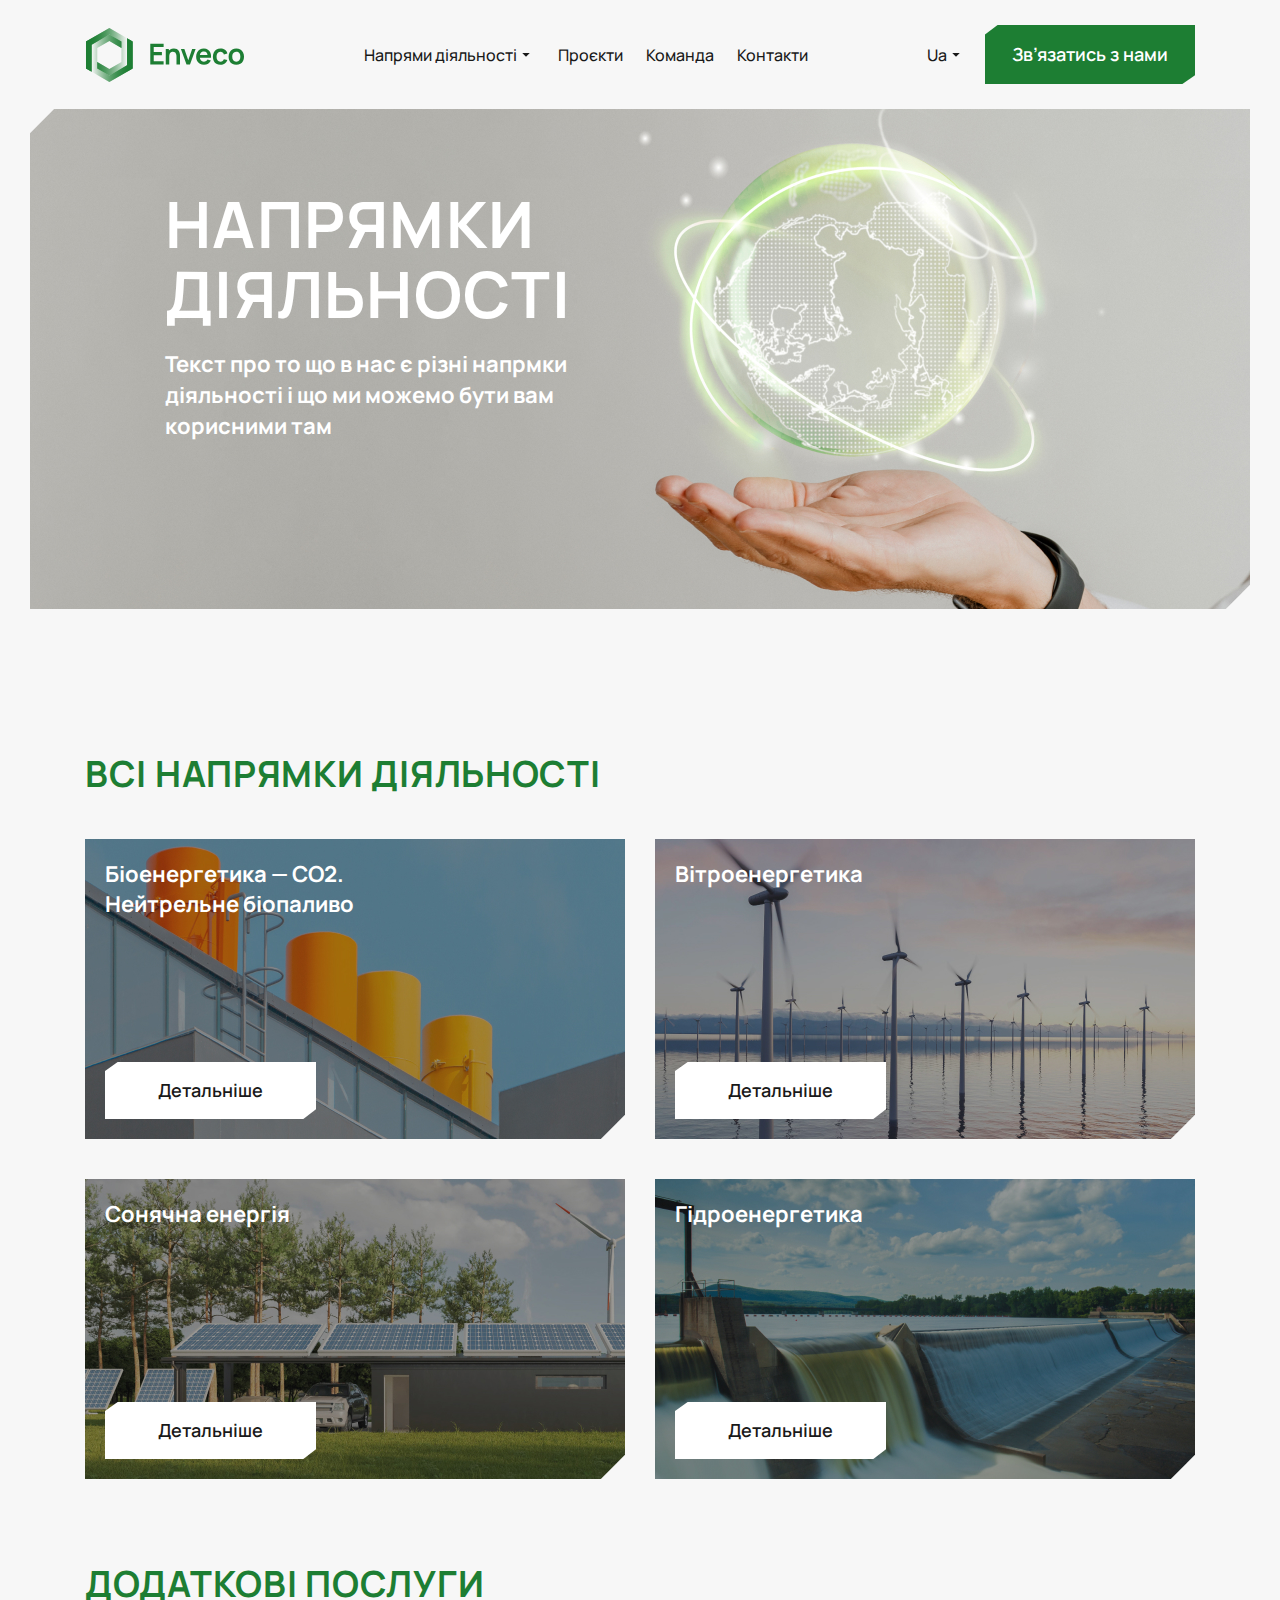
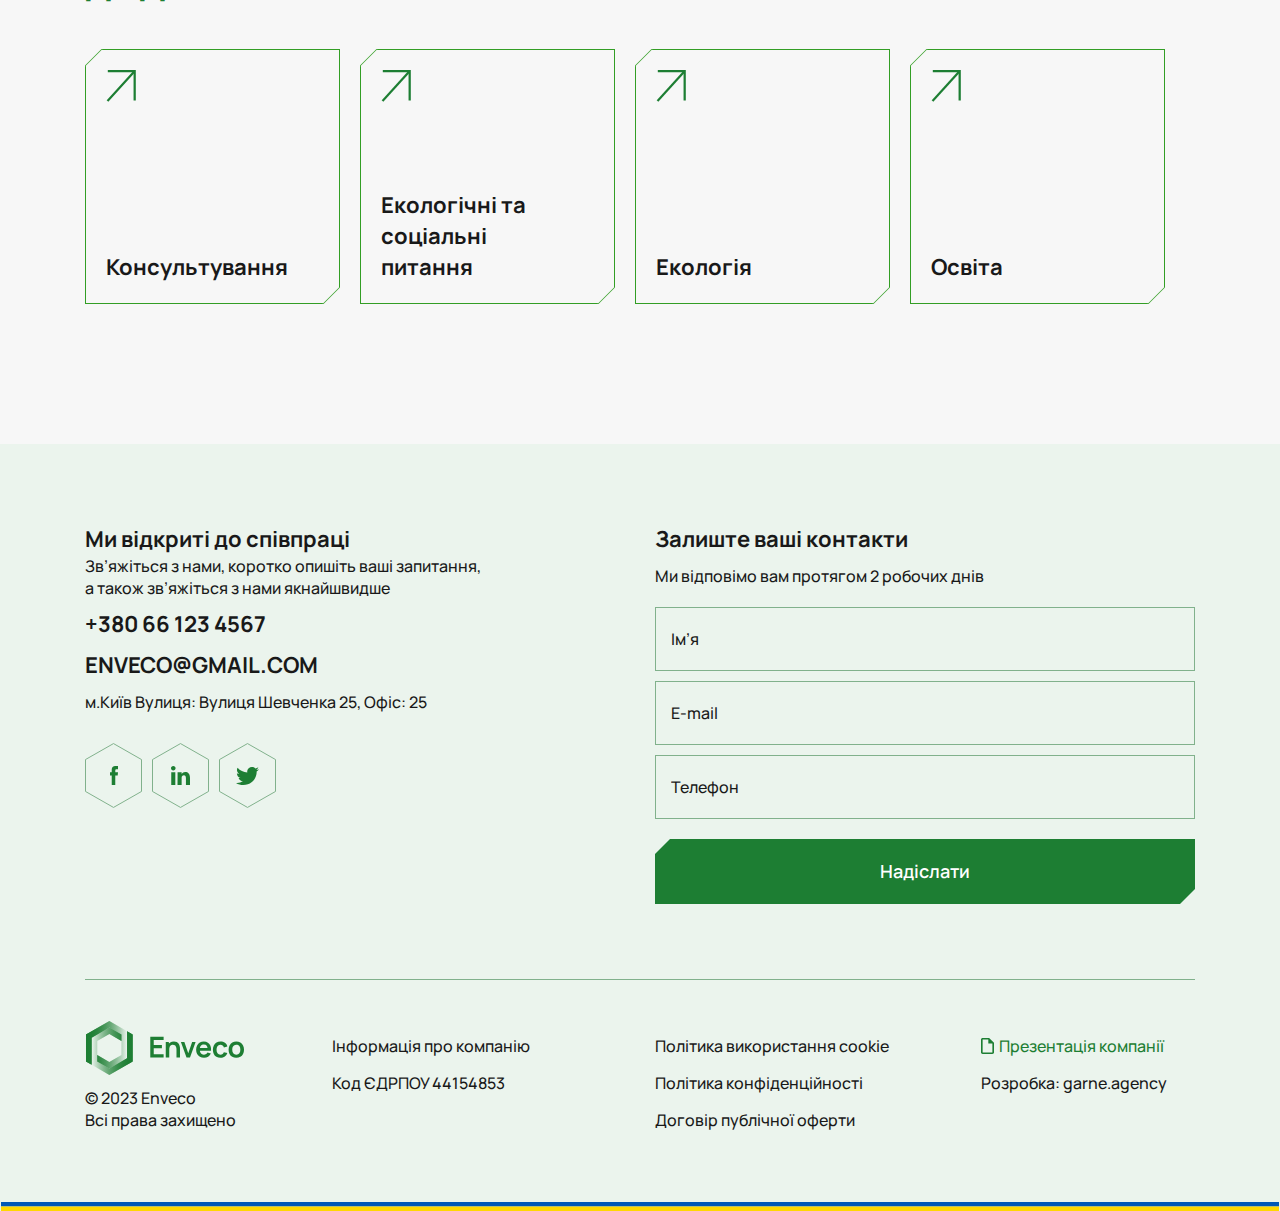
==== app/pageActivity.html @ 88c65676 "final commit" ====
<!DOCTYPE html>
<html lang="ua" class="page">

<head>
  <meta charset="UTF-8">
  <meta name="viewport" content="width=device-width, initial-scale=1.0">
  <link rel="shortcut icon" href="favicon.ico" type="image/x-icon">
  <meta http-equiv="X-UA-Compatible" content="ie=edge">
  <meta name="theme-color" content="#111111">
  <title>Enveco New Site</title>
  <link rel="preload" href="fonts/ManropeRegular.woff2" as="font" type="font/woff2" crossorigin>

  <link rel="stylesheet" href="https://cdn.jsdelivr.net/npm/swiper@10/swiper-bundle.min.css" />

  <link rel="stylesheet" href="css/vendor.css">
  <link rel="stylesheet" href="css/main.css">

  <script src="https://code.jquery.com/jquery-3.6.0.min.js"></script>

  <script defer src="https://cdn.jsdelivr.net/npm/swiper@10/swiper-bundle.min.js"></script>
  <script defer src="js/main.js"></script>

</head>

<body>
    <!-- header -->
    <header class="header">
  <div class="container header-wrap">
    <a href="/">
      <img src="./img/footer-logo.svg" alt="Enveco" />
    </a>

    <nav class="header__nav-main">
      <ul>
        <div class="menu-wrap-activity">
          <ul class="menu-activity">
            <li class="menu-item-activity">
              <a href="pageActivity.html"
                >Напрями діяльності
                <span>
                  <img src="./img/mobile-drop.svg" alt="" />
                </span>
              </a>
              <ul class="drop-menu-activity">
                <li class="drop-menu-item-activity">
                  <a href="#">Біоенергетика</a>
                </li>
                <li class="drop-menu-item-activity">
                  <a href="#">Вітроенергетика</a>
                </li>
                <li class="drop-menu-item-activity">
                  <a href="#">Сонячна енергія</a>
                </li>
                <li class="drop-menu-item-activity">
                  <a href="#">Гідроенергетика</a>
                </li>
                <li class="drop-menu-item-activity">
                  <a href="#">Консультування</a>
                </li>
                <li class="drop-menu-item-activity">
                  <a href="#">Біоенергетика</a>
                </li>
                <li class="drop-menu-item-activity">
                  <a href="#">Вітроенергетика</a>
                </li>
                <li class="drop-menu-item-activity">
                  <a href="#">Сонячна енергія</a>
                </li>
                <li class="drop-menu-item-activity">
                  <a href="#">Гідроенергетика</a>
                </li>
                <li class="drop-menu-item-activity">
                  <a href="#">Консультування</a>
                </li>
              </ul>
            </li>
          </ul>
        </div>

        <li>
          <a title="Проєкти" href="./pageProjects.html"> Проєкти </a>
        </li>

        <li>
          <a title="Команда" href="pageTeam.html"> Команда </a>
        </li>

        <li>
          <a title="Контакти" href="#!"> Контакти </a>
        </li>
      </ul>
    </nav>

    <div class="header__btn">
      <div class="header__btn-lang">
        <div class="menu-wrap__main">
          <ul class="menu">
            <li class="menu-item">
              <a href="#"
                >Ua
                <span>
                  <img src="./img/mobile-drop.svg" alt="" />
                </span>
              </a>
              <ul class="drop-menu">
                <li class="drop-menu-item">
                  <a href="#">Ua</a>
                </li>
                <li class="drop-menu-item">
                  <a href="#">En</a>
                </li>
              </ul>
            </li>
          </ul>
        </div>
      </div>

      <div class="header__btn-link__main">
        <a title="Зв'язатись з нами" target="_blank" href="#!">
          <span>Зв’язатись з нами</span>
        </a>
      </div>
    </div>

    <div class="header__burger-main">
      <span class="burger-text__main"> Меню </span>

      <span class="burger-img__main">
        <img src="./img/white-burger.svg" alt="Burger" />
      </span>
    </div>
  </div>

  <!-- MOBILE MENU -->
  <div class="mobile-menu">
    <div class="mobile-menu__content">
      <div class="mobile-menu__content-header">
        <a href="/">
          <img src="./img/footer-logo.svg" alt="Logo" />
        </a>

        <div class="mobile-menu__content-header__close">
          <img src="./img/close-icon.svg" alt="Close" />
        </div>
      </div>

      <div class="mobile-menu__content-items">
        <div class="mobile-menu__content-list">
          <a href="#!" class="accordion">
            Напрями діяльності

            <span>
              <img src="./img/mobile-drop.svg" alt="Drop" />
            </span>
          </a>
          <div class="accordionDrop">
            <ul>
              <li>
                <a href="#!">Біоенергетика</a>
              </li>
              <li>
                <a href="#!">Вітроенергетика</a>
              </li>
              <li>
                <a href="#!">Сонячна енергія</a>
              </li>
              <li>
                <a href="#!">Гідроенергетика</a>
              </li>
              <li>
                <a href="#!">Консультування</a>
              </li>
              <li>
                <a href="#!">Екологія</a>
              </li>
              <li>
                <a href="#!">Освіта</a>
              </li>
              <li>
                <a href="#!">Соціальні питання</a>
              </li>

              <li>
                <a href="pageActivity.html"> Всі напрями </a>
              </li>
            </ul>
          </div>
        </div>

        <ul>
          <li>
            <a href="./pageProjects.html">Проєкти</a>
          </li>
          <li>
            <a href="pageTeam.html">Команда</a>
          </li>
          <li>
            <a href="#!">Контакти</a>
          </li>
        </ul>
      </div>

      <div class="custom-select">
        <a href="#!" class="select-header">
          <div class="select-text">En</div>

          <span>
            <img src="./img/mobile-drop.svg" alt="Drop" />
          </span>
        </a>
        <ul class="select-options">
          <li class="selected">En</li>
          <li>Ua</li>
        </ul>
      </div>

      <div class="mobile-menu__content-btn">
        <a href="#!">
          <span> Зв’язатись з нами </span>
        </a>
      </div>
    </div>
  </div>
  <!-- MOBILE MENU -->
</header>

    <main id="page2Identifier">
        <section class="activity__intro">
  <div class="activity__intro-wrapper">
    <div class="activity__intro-wrapper__img">
      <img src="./img/activityIntro.jpg" alt="Напрямки Діяльності" />
    </div>

    <div class="activity__intro-wrapper__content">
      <h1>напрямки діяльності</h1>
      <p>
        Текст про то що в нас є різні напрмки діяльності і що ми можемо бути вам
        корисними там
      </p>
    </div>
  </div>
</section>

<section class="activity__all">
  <div class="container">
    <div class="activity__all-title">
      <h2>Всі напрямки діяльності</h2>
    </div>

    <div class="activity__all-cards">
      <div class="activity__all-cards__item">
        <a href="./pageActivityArticle.html" class="activity-card">
          <div class="activity__all-cards__item-img">
            <img src="./img/pageActivityCard-1.jpg" alt="Детальніше" />
          </div>

          <div class="activity__all-cards__item-title">
            <h4>Біоенергетика — CO2. Нейтрельне біопаливо</h4>
          </div>

          <div class="activity__all-cards__item-btn">
            <span class="btnText"> Детальніше </span>
          </div>
        </a>
      </div>

      <div class="activity__all-cards__item">
        <a href="#!" class="activity-card">
          <div class="activity__all-cards__item-img">
            <img src="./img/pageActivityCard-2.jpg" alt="Детальніше" />
          </div>

          <div class="activity__all-cards__item-title">
            <h4>Вітроенергетика</h4>
          </div>

          <div class="activity__all-cards__item-btn">
            <span class="btnText"> Детальніше </span>
          </div>
        </a>
      </div>

      <div class="activity__all-cards__item">
        <a href="#!" class="activity-card">
          <div class="activity__all-cards__item-img">
            <img src="./img/pageActivityCard-3.jpg" alt="Детальніше" />
          </div>

          <div class="activity__all-cards__item-title">
            <h4>Сонячна енергія</h4>
          </div>

          <div class="activity__all-cards__item-btn">
            <span class="btnText"> Детальніше </span>
          </div>
        </a>
      </div>

      <div class="activity__all-cards__item">
        <a href="#!" class="activity-card">
          <div class="activity__all-cards__item-img">
            <img src="./img/pageActivityCard-4.jpg" alt="Детальніше" />
          </div>

          <div class="activity__all-cards__item-title">
            <h4>Гідроенергетика</h4>
          </div>

          <div class="activity__all-cards__item-btn">
            <span class="btnText"> Детальніше </span>
          </div>
        </a>
      </div>
    </div>
  </div>
</section>

<section class="activity__plus">
  <div class="container">
    <div class="activity__plus-title">
      <h2>Додаткові послуги</h2>
    </div>

    <div class="activity__plus-cards">
      <div class="activity__plus-cards__item">
        <a href="./pageService.html">
          <div class="activity__plus-cards__item-content">
            <div class="item-content__img">
              <img src="./img/activityCardArrow.svg" alt="Детальніше" />
            </div>

            <div class="item-content__subtitle">
              <h4>Консультування</h4>
            </div>
          </div>
        </a>
      </div>

      <div class="activity__plus-cards__item">
        <a href="#!">
          <div class="activity__plus-cards__item-content">
            <div class="item-content__img">
              <img src="./img/activityCardArrow.svg" alt="Детальніше" />
            </div>

            <div class="item-content__subtitle">
              <h4>
                Екологічні та <br />
                соціальні питання
              </h4>
            </div>
          </div>
        </a>
      </div>

      <div class="activity__plus-cards__item">
        <a href="#!">
          <div class="activity__plus-cards__item-content">
            <div class="item-content__img">
              <img src="./img/activityCardArrow.svg" alt="Детальніше" />
            </div>

            <div class="item-content__subtitle">
              <h4>Екологія</h4>
            </div>
          </div>
        </a>
      </div>

      <div class="activity__plus-cards__item">
        <a href="#!">
          <div class="activity__plus-cards__item-content">
            <div class="item-content__img">
              <img src="./img/activityCardArrow.svg" alt="Детальніше" />
            </div>

            <div class="item-content__subtitle">
              <h4>Освіта</h4>
            </div>
          </div>
        </a>
      </div>
    </div>
  </div>
</section>

    </main>

    <!-- footer -->
    <footer class="footer">
  <div class="footer-ua">
    <img src="./img/ua.svg" alt="UA">
  </div>

  <div class="container">
    <div class="footer__head">
      <div class="footer__head-contact">

        <div class="footer__head-contact__title">
          <h4>Ми відкриті до співпраці</h4>
          <p>
            Зв’яжіться з нами, коротко опишіть ваші запитання, <br>
            а також зв’яжіться з нами якнайшвидше
          </p>
        </div>

        <div class="footer__head-contact__link">
          <a title="Зателефонувати" target="_blank" class="link-tel" href="tel:+380661234567">
            +380 66 123 4567
          </a>

          <a class="main-link" title="Надіслати листа" target="_blank" class="link-mail" href="mailto:enveсo@gmail.com">
            envесo@gmail.com
          </a>

          <a class="location-link" title="Адреса" target="_blank" href="#!">
            м.Київ Вулиця: Вулиця Шевченка 25, Офіс: 25
          </a>

        </div>

        <div class="footer__head-contact__soc">
          <div class="footer__head-contact__soc-item">

            <a title="Facebook" target="_blank" href="#!">
              <svg width="57" height="65" viewBox="0 0 57 65" fill="none" xmlns="http://www.w3.org/2000/svg">
                <g clip-path="url(#clip0_654_4902)">
                  <path class="border-svg"
                    d="M56.5 48.4595L28.5 64.4244L0.499998 48.4595L0.5 16.5405L28.5 0.575574L56.5 16.5405L56.5 48.4595Z"
                    stroke="#81B18C" />
                  <path class="fill-svg"
                    d="M27.6367 23.9786C28.3063 23.2733 29.2542 23.0335 30.1526 23.0058C31.1008 22.9965 32.0489 23.0012 32.9969 23.0012C33.001 24.1122 33.001 25.2186 32.9969 26.3297C32.3857 26.3297 31.7701 26.3297 31.1589 26.3297C30.7721 26.3019 30.373 26.6293 30.3023 27.0581C30.2939 27.8005 30.2981 28.5425 30.2981 29.2848C31.1962 29.2895 32.0946 29.2848 32.9927 29.2895C32.9262 30.3635 32.8057 31.4332 32.6643 32.4936C31.87 32.5029 31.0757 32.4936 30.2814 32.4983C30.2731 35.6654 30.2856 38.8279 30.2773 41.9954C29.0961 42 27.9194 41.9907 26.7383 42C26.7174 38.8329 26.7383 35.6657 26.7258 32.4983C26.1519 32.4936 25.5739 32.5029 25 32.4936C25.0042 31.4286 25 30.3638 25 29.3034C25.5739 29.2941 26.1519 29.3034 26.7258 29.2987C26.7425 28.266 26.7091 27.2287 26.7425 26.1961C26.8051 25.371 27.0837 24.5457 27.6367 23.9786Z"
                    fill="#1D7E33" />
                </g>
                <defs>
                  <clipPath id="clip0_654_4902">
                    <rect width="57" height="65" fill="white" transform="translate(57 65) rotate(-180)" />
                  </clipPath>
                </defs>
              </svg>
            </a>

          </div>

          <div class="footer__head-contact__soc-item">

            <a title="LinkedIn" target="_blank" href="#!">
              <svg width="57" height="65" viewBox="0 0 57 65" fill="none" xmlns="http://www.w3.org/2000/svg">
                <g clip-path="url(#clip0_654_4901)">
                  <path class="border-svg"
                    d="M56.5 48.4595L28.5 64.4244L0.499998 48.4595L0.5 16.5405L28.5 0.575574L56.5 16.5405L56.5 48.4595Z"
                    stroke="#81B18C" />
                  <path class="fill-svg" fill-rule="evenodd" clip-rule="evenodd"
                    d="M23.3133 42V29.1801H19.2408V41.9999H23.3133V42ZM21.2774 27.4304C22.6972 27.4304 23.5815 26.4452 23.5815 25.215C23.5547 23.9574 22.6972 23 21.3041 23C19.9107 23 19 23.9575 19 25.215C19 26.4452 19.8839 27.4304 21.2506 27.4304L21.2774 27.4304ZM25.5672 42C25.5672 42 25.6207 30.3829 25.5672 29.1801H29.6404V31.0393H29.6133C30.1489 30.1644 31.1138 28.8791 33.3107 28.8791C35.991 28.8791 37.9999 30.7114 37.9999 34.6492V42H33.9275V35.1417C33.9275 33.4185 33.3382 32.2425 31.864 32.2425C30.7391 32.2425 30.0687 33.0353 29.7743 33.8016C29.6666 34.0744 29.6404 34.4575 29.6404 34.8407V42H25.5672Z"
                    fill="#1D7E33" />
                </g>
                <defs>
                  <clipPath id="clip0_654_4901">
                    <rect width="57" height="65" fill="white" transform="translate(57 65) rotate(-180)" />
                  </clipPath>
                </defs>
              </svg>

            </a>

          </div>

          <div class="footer__head-contact__soc-item">

            <a title="Twitter" target="_blank" href="#!">
              <svg width="57" height="65" viewBox="0 0 57 65" fill="none" xmlns="http://www.w3.org/2000/svg">
                <g clip-path="url(#clip0_654_4900)">
                  <path class="border-svg"
                    d="M56.5 48.4595L28.5 64.4244L0.499998 48.4595L0.5 16.5405L28.5 0.575574L56.5 16.5405L56.5 48.4595Z"
                    stroke="#81B18C" />
                  <path class="fill-svg" fill-rule="evenodd" clip-rule="evenodd"
                    d="M24.2335 42C32.9125 42 37.6597 35.0739 37.6597 29.0684C37.6597 28.8712 37.6597 28.6755 37.6459 28.4806C38.5694 27.8382 39.3664 27.0405 40 26.1278C39.1398 26.4956 38.2255 26.7367 37.2906 26.8431C38.275 26.2749 39.0121 25.3822 39.3652 24.3288C38.4383 24.8583 37.4251 25.2319 36.3683 25.4324C34.5812 23.6026 31.5924 23.5139 29.6914 25.2352C28.4667 26.345 27.9457 27.9998 28.3264 29.5781C24.5325 29.3943 20.9974 27.6686 18.6008 24.8298C17.3485 26.9066 17.989 29.5624 20.0625 30.896C19.3115 30.8749 18.5767 30.6802 17.92 30.328V30.3857C17.9212 32.5489 19.5047 34.4115 21.7058 34.8401C21.0112 35.0229 20.2821 35.0494 19.576 34.9176C20.1935 36.7695 21.9657 38.038 23.9839 38.0745C22.313 39.3394 20.2488 40.0263 18.1236 40.0241C17.7487 40.023 17.3737 40.0019 17 39.9587C19.1586 41.2923 21.669 42 24.2335 41.9967"
                    fill="#1D7E33" />
                </g>
                <defs>
                  <clipPath id="clip0_654_4900">
                    <rect width="57" height="65" fill="white" transform="translate(57 65) rotate(-180)" />
                  </clipPath>
                </defs>
              </svg>

            </a>

          </div>
        </div>

      </div>
      <div class="footer__head-form">

        <div class="footer__head-form__title">
          <h4>Залиште ваші контакти</h4>
          <p>Ми відповімо вам протягом 2 робочих днів</p>
        </div>

        <div class="footer__head-form__item">

          <form id="form" autocomplete="off">

            <div class="input-container">
              <input autocomplete="off" type="text" name="Name" id="name" placeholder="Ім’я">
              <span class="error-message" data-input="name">вкажіть будь ласка ім’я</span>
            </div>

            <div class="input-container">
              <input autocomplete="off" type="text" name="E-mail" id="email" placeholder="E-mail">
              <span class="error-message" data-input="email">вкажіть будь ласка коректний email</span>
            </div>

            <div class="input-container">
              <input autocomplete="off" type="tel" name="Phone" id="phone" placeholder="Телефон">
              <span class="error-message" data-input="phone">Номер телефону неправильний</span>
            </div>

            <button id="submit" type="submit">
              <span>Надіслати</span>
            </button>
          </form>

        </div>
      </div>
    </div>

    <div class="footer__foot">

      <div class="footer__foot-container">

        <div class="footer__foot-logo">

          <div class="footer__foot-logo__content">
            <a class="footer__foot-logo__content-thumb">
              <img src="./img/footer-logo.svg" alt="Logo">
            </a>

            <div class="footer__foot-logo__content-copy">
              <span>
                © 2023 Enveco <br>
                Всі права захищено
              </span>
            </div>
          </div>

          <div class="footer__foot-logo__inform">
            <p>Інформація про компанію</p>
            <p>Код ЄДРПОУ 44154853</p>
          </div>

        </div>

        <div class="footer__foot-police">
          <ul>
            <li>
              <a target="_blank" title="Політика використання cookie" href="#!">Політика використання cookie</a>
            </li>

            <li>
              <a target="_blank" title="Політика конфіденційності" href="#!">Політика конфіденційності</a>
            </li>

            <li>
              <a target="_blank" title="Договір публічної оферти" href="#!">Договір публічної оферти</a>
            </li>
          </ul>

          <ul>
            <li>
              <a class="presentation-link" href="#!">
                <span>
                  <img src="./img/presentation-icon.svg" alt="Presentation">
                </span>
                Презентація компанії
              </a>
            </li>

            <li>
              <a href="#!">Розробка: garne.agency</a>
            </li>
          </ul>
        </div>

      </div>

    </div>
  </div>

</footer>

</body>

</html>
---- app/css/main.css ----
@charset "UTF-8";
/* stylelint-disable */
@font-face {
  font-family: "Manrope";
  src: url("../fonts/../fonts/ManropeRegular.woff2") format("woff2");
  font-weight: 400;
  font-display: swap;
  font-style: normal;
}
@font-face {
  font-family: "Manrope";
  src: url("../fonts/../fonts/Manrope500.woff2") format("woff2");
  font-weight: 500;
  font-display: swap;
  font-style: normal;
}
@font-face {
  font-family: "Manrope";
  src: url("../fonts/../fonts/Manrope600.woff2") format("woff2");
  font-weight: 600;
  font-display: swap;
  font-style: normal;
}
@font-face {
  font-family: "Manrope";
  src: url("../fonts/../fonts/Manrope700.woff2") format("woff2");
  font-weight: 700;
  font-display: swap;
  font-style: normal;
}
html {
  -webkit-box-sizing: border-box;
  box-sizing: border-box;
  font-family: "Manrope", sans-serif;
  font-weight: 400;
  scroll-behavior: smooth;
}

body {
  margin: 0;
  padding: 0;
  background: #f7f7f7;
}

*,
*::before,
*::after {
  -webkit-box-sizing: inherit;
  box-sizing: inherit;
}

h1,
h2,
h3,
h4,
p {
  margin: 0;
  padding: 0;
}

ul,
li {
  list-style: none;
  padding: 0;
  margin: 0;
}

a {
  color: inherit;
  text-decoration: none;
}

button {
  border: none;
  background-color: inherit;
  cursor: pointer;
}

img {
  line-height: 0;
  padding: 0;
  margin: 0;
  height: auto;
  max-width: 100%;
  -o-object-fit: cover;
  object-fit: cover;
  display: block;
}

.container {
  max-width: 1170px;
  padding: 0 30px;
  margin: 0 auto;
  position: relative;
  z-index: 4;
}
@media screen and (max-width: 956px) {
  .container {
    padding: 0 20px;
  }
}

.activity-container {
  max-width: 1440px;
  margin: 0 auto;
  padding: 0 30px;
}

input {
  width: 100%;
  font-family: "Manrope";
  font-size: 16px;
  font-weight: 500;
  line-height: 22px;
  color: #191919;
  padding: 20px 270px 20px 15px;
  outline: none;
  background-color: transparent;
  border: none;
  border: 1px solid #81b18c;
}
@media screen and (max-width: 520px) {
  input {
    padding: 20px 100px 20px 15px;
  }
}

input:-webkit-autofill,
input:-webkit-autofill:hover,
input:-webkit-autofill:focus,
input:-webkit-autofill:active {
  background: transparent !important;
  -webkit-transition: all 5000s ease-in-out 0s;
  transition: all 5000s ease-in-out 0s;
}

input::-webkit-input-placeholder {
  font-family: "Manrope";
  font-size: 16px;
  font-weight: 500;
  line-height: 22px;
  color: #191919;
}

input::-moz-placeholder {
  font-family: "Manrope";
  font-size: 16px;
  font-weight: 500;
  line-height: 22px;
  color: #191919;
}

input:-ms-input-placeholder {
  font-family: "Manrope";
  font-size: 16px;
  font-weight: 500;
  line-height: 22px;
  color: #191919;
}

input::-ms-input-placeholder {
  font-family: "Manrope";
  font-size: 16px;
  font-weight: 500;
  line-height: 22px;
  color: #191919;
}

input::placeholder {
  font-family: "Manrope";
  font-size: 16px;
  font-weight: 500;
  line-height: 22px;
  color: #191919;
}

button {
  width: 100%;
  border: none;
  -webkit-transition: 0.2s linear;
  transition: 0.2s linear;
  background-color: #1d7e33;
  padding: 20px 0;
  -webkit-clip-path: polygon(15px 0, 100% 0, 100% calc(100% - 15px), calc(100% - 15px) 100%, 0 100%, 0 15px);
  clip-path: polygon(15px 0, 100% 0, 100% calc(100% - 15px), calc(100% - 15px) 100%, 0 100%, 0 15px);
}
button span {
  color: #fff;
  font-size: 18px;
  font-weight: 600;
  line-height: 25px;
  text-align: center;
}

.header-main {
  padding-top: 25px;
  padding-bottom: 25px;
  position: relative;
  z-index: 50;
}

.header-container {
  display: -webkit-box;
  display: -ms-flexbox;
  display: flex;
  -webkit-box-align: center;
  -ms-flex-align: center;
  align-items: center;
  -webkit-box-pack: justify;
  -ms-flex-pack: justify;
  justify-content: space-between;
}

.header__nav ul {
  display: -webkit-box;
  display: -ms-flexbox;
  display: flex;
  -webkit-box-align: center;
  -ms-flex-align: center;
  align-items: center;
  -webkit-box-pack: justify;
  -ms-flex-pack: justify;
  justify-content: space-between;
  gap: 23px;
}
.header__nav ul li a {
  display: block;
  width: -webkit-max-content;
  width: -moz-max-content;
  width: max-content;
  font-size: 16px;
  font-weight: 500;
  line-height: 22px;
  color: #fff;
}

.header__btn {
  display: -webkit-box;
  display: -ms-flexbox;
  display: flex;
  -webkit-box-align: center;
  -ms-flex-align: center;
  align-items: center;
  -webkit-box-pack: justify;
  -ms-flex-pack: justify;
  justify-content: space-between;
  gap: 20px;
}
@media screen and (max-width: 976px) {
  .header__btn {
    display: none;
  }
}
.header__btn-lang {
  font-size: 16px;
  font-weight: 500;
  line-height: 22px;
  color: #fff;
}
.header__btn-link a {
  -webkit-clip-path: polygon(6% 0, 100% 0, 100% 85%, 94% 100%, 0 100%, 0 16%);
  clip-path: polygon(6% 0, 100% 0, 100% 85%, 94% 100%, 0 100%, 0 16%);
  display: -webkit-inline-box;
  display: -ms-inline-flexbox;
  display: inline-flex;
  -webkit-box-align: center;
  -ms-flex-align: center;
  align-items: center;
  -webkit-box-pack: center;
  -ms-flex-pack: center;
  justify-content: center;
  background: #fff;
}
.header__btn-link a span {
  font-size: 18px;
  font-weight: 600;
  line-height: 25px;
  padding: 16px 26px;
  color: #191919;
}

.menu-item {
  display: inline-block;
  position: relative;
  z-index: 50;
}

.menu-item a {
  color: #fff;
  display: block;
}

.drop-menu {
  display: none;
  text-align: center;
  -webkit-box-orient: vertical;
  -webkit-box-direction: normal;
  -ms-flex-direction: column;
  flex-direction: column;
  -webkit-box-align: center;
  -ms-flex-align: center;
  align-items: center;
  -webkit-box-pack: center;
  -ms-flex-pack: center;
  justify-content: center;
  position: absolute;
  background-color: #fff;
  width: 61px;
  height: 74px;
  border: 1px solid #ebf4ed;
  border-radius: 6px;
  z-index: 50;
  left: -13px;
}

.menu-item a {
  padding-top: 11px;
  padding-bottom: 11px;
  display: -webkit-inline-box;
  display: -ms-inline-flexbox;
  display: inline-flex;
  -webkit-box-align: center;
  -ms-flex-align: center;
  align-items: center;
  -webkit-box-pack: center;
  -ms-flex-pack: center;
  justify-content: center;
}

.drop-menu-item {
  width: 100%;
}

.drop-menu-item:hover {
  background-color: #ebf4ed;
}

.menu-item:hover .drop-menu {
  display: -webkit-box;
  display: -ms-flexbox;
  display: flex;
}

.menu-item ul li a {
  padding: 5px 0;
  text-align: center;
  font-size: 16px;
  font-weight: 500;
  line-height: 22px;
  color: #191919;
  text-align: center;
}

.menu-item-activity {
  display: inline-block;
  position: relative;
  z-index: 50;
}

.menu-item-activity a {
  color: #fff;
  display: block;
}

.drop-menu-activity {
  display: none;
  text-align: center;
  -webkit-box-orient: vertical;
  -webkit-box-direction: normal;
  -ms-flex-direction: column;
  flex-direction: column;
  -webkit-box-align: center;
  -ms-flex-align: center;
  align-items: center;
  -webkit-box-pack: center;
  -ms-flex-pack: center;
  justify-content: center;
  position: absolute;
  background-color: #fff;
  width: 183px !important;
  height: 176px !important;
  border: 1px solid #ebf4ed;
  border-radius: 6px;
  z-index: 50;
  left: 0px !important;
}

.menu-item-activity a {
  padding-top: 11px;
  padding-bottom: 11px;
  display: -webkit-inline-box;
  display: -ms-inline-flexbox;
  display: inline-flex;
  -webkit-box-align: center;
  -ms-flex-align: center;
  align-items: center;
  -webkit-box-pack: center;
  -ms-flex-pack: center;
  justify-content: center;
}

.drop-menu-item-activity {
  width: 100%;
}

.drop-menu-item-activity:hover {
  background-color: #ebf4ed;
}

.menu-item-activity:hover .drop-menu-activity {
  display: -webkit-box !important;
  display: -ms-flexbox !important;
  display: flex !important;
}

.menu-item-activity ul li a {
  padding: 5px 0;
  text-align: center;
  font-size: 16px;
  font-weight: 500;
  line-height: 22px;
  color: #191919;
  text-align: center;
}

.header__nav .menu-wrap-activity .menu-item-activity .drop-menu-activity {
  text-align: inherit;
  padding-top: 10px;
  padding-bottom: 10px;
  overflow: hidden;
  overflow-y: auto;
  gap: 0;
  display: none;
  -webkit-box-orient: vertical;
  -webkit-box-direction: normal;
  -ms-flex-direction: column;
  flex-direction: column;
  -webkit-box-align: center;
  -ms-flex-align: center;
  align-items: center;
  -webkit-box-pack: start;
  -ms-flex-pack: start;
  justify-content: flex-start;
  position: absolute;
  background-color: #fff;
  border: 1px solid #ebf4ed;
  border-radius: 6px;
  z-index: 50;
  left: -13px;
}
.header__nav .menu-wrap-activity .menu-item-activity .drop-menu-activity::-webkit-scrollbar {
  width: 2px;
  padding-right: 5px;
}
.header__nav .menu-wrap-activity .menu-item-activity .drop-menu-activity::-webkit-scrollbar-thumb {
  background: #81b18c;
  border-radius: 4px;
  padding-right: 5px;
}
.header__nav .menu-wrap-activity .menu-item-activity .drop-menu-activity li a {
  padding-left: 20px;
}

.menu-item-activity a {
  display: -webkit-inline-box !important;
  display: -ms-inline-flexbox !important;
  display: inline-flex !important;
  -webkit-box-align: center !important;
  -ms-flex-align: center !important;
  align-items: center !important;
  -webkit-box-pack: center !important;
  -ms-flex-pack: center !important;
  justify-content: center !important;
}

@media screen and (max-width: 976px) {
  .header__nav {
    display: none;
  }
}

.header__burger {
  display: none;
  cursor: pointer;
  -webkit-box-align: center;
  -ms-flex-align: center;
  align-items: center;
  -webkit-box-pack: center;
  -ms-flex-pack: center;
  justify-content: center;
  gap: 10px;
  background: #fff;
  padding: 10px 13px;
}
@media screen and (max-width: 976px) {
  .header__burger {
    display: -webkit-box;
    display: -ms-flexbox;
    display: flex;
  }
}
.header__burger .burger-text {
  font-size: 16px;
  font-weight: 500;
  line-height: 22px;
  color: #191919;
}
.header__burger .burger-img {
  width: 20px;
  height: 20px;
}
.header__burger .burger-img img {
  width: 100%;
}

.mobile-menu {
  overflow: auto;
  position: fixed;
  top: 0;
  left: 0;
  right: 0;
  bottom: 0;
  width: 100%;
  height: 100%;
  background: #ebf4ed;
  z-index: 1000;
  -webkit-transform: translateY(-100%);
  -ms-transform: translateY(-100%);
  transform: translateY(-100%);
  -webkit-transition: 0.3s linear;
  transition: 0.3s linear;
}
.mobile-menu__content {
  max-width: 1016px;
  padding: 20px;
  margin: 0 auto;
}
.mobile-menu__content-header {
  display: -webkit-box;
  display: -ms-flexbox;
  display: flex;
  -webkit-box-align: center;
  -ms-flex-align: center;
  align-items: center;
  -webkit-box-pack: justify;
  -ms-flex-pack: justify;
  justify-content: space-between;
  margin-bottom: 40px;
}
.mobile-menu__content-header__close {
  display: -webkit-box;
  display: -ms-flexbox;
  display: flex;
  -webkit-box-align: center;
  -ms-flex-align: center;
  align-items: center;
  -webkit-box-pack: center;
  -ms-flex-pack: center;
  justify-content: center;
  background: #1d7e33;
  padding: 15px;
}
.mobile-menu__content-header__close img {
  width: 12px;
  height: 12px;
}

.mobile-menu__content-items {
  display: -webkit-box;
  display: -ms-flexbox;
  display: flex;
  -webkit-box-orient: vertical;
  -webkit-box-direction: normal;
  -ms-flex-direction: column;
  flex-direction: column;
  gap: 30px;
  margin-bottom: 30px;
}
.mobile-menu__content-items ul {
  display: -webkit-box;
  display: -ms-flexbox;
  display: flex;
  -webkit-box-orient: vertical;
  -webkit-box-direction: normal;
  -ms-flex-direction: column;
  flex-direction: column;
  gap: 30px;
}
.mobile-menu__content-items ul li a {
  font-size: 18px;
  font-weight: 600;
  line-height: 25px;
  color: #191919;
}

.accordion {
  display: -webkit-inline-box;
  display: -ms-inline-flexbox;
  display: inline-flex;
  -webkit-box-align: center;
  -ms-flex-align: center;
  align-items: center;
  -webkit-box-pack: center;
  -ms-flex-pack: center;
  justify-content: center;
  font-size: 18px;
  font-weight: 600;
  line-height: 25px;
  color: #191919;
}
.accordion span {
  width: 18px;
  height: 18px;
}
.accordion span img {
  width: 100%;
}

.accordionDrop ul {
  padding-left: 20px;
  padding-top: 30px;
  display: -webkit-box;
  display: -ms-flexbox;
  display: flex;
  -webkit-box-orient: vertical;
  -webkit-box-direction: normal;
  -ms-flex-direction: column;
  flex-direction: column;
  gap: 30px;
}
.accordionDrop ul li a {
  font-size: 16px;
  font-weight: 500;
  line-height: 22px;
  color: #191919;
}

.custom-select {
  display: -webkit-box;
  display: -ms-flexbox;
  display: flex;
  -webkit-box-orient: vertical;
  -webkit-box-direction: normal;
  -ms-flex-direction: column;
  flex-direction: column;
  gap: 10px;
  margin-bottom: 40px;
}

.select-options {
  display: none;
}
.select-options li {
  font-size: 16px;
  font-weight: 500;
  line-height: 22px;
  color: #191919;
  margin-bottom: 10px;
}
.select-options li:last-child {
  margin-bottom: 0;
}

.select-header {
  display: -webkit-inline-box;
  display: -ms-inline-flexbox;
  display: inline-flex;
  -webkit-box-align: center;
  -ms-flex-align: center;
  align-items: center;
  -webkit-box-pack: start;
  -ms-flex-pack: start;
  justify-content: flex-start;
}
.select-header .select-text {
  font-size: 18px;
  font-weight: 600;
  line-height: 25px;
  color: #191919;
}
.select-header span {
  width: 18px;
  height: 18px;
}
.select-header span img {
  width: 100%;
}

.select-options .selected {
  background-color: white;
  padding: 10px;
}

.select-options .selected:hover {
  background-color: white;
}

.mobile-menu__content-btn {
  /* clip-path: polygon(
    100% 77.22%,
    97.77% 100%,
    0% 100%,
    0% 26%,
    1.95% 0%,
    100% 0%
  ); */
  overflow: hidden;
}
.mobile-menu__content-btn a {
  display: block;
  width: 100%;
  padding: 15px 0;
  background: #1d7e33;
  text-align: center;
  position: relative;
}
.mobile-menu__content-btn a::after {
  content: "";
  position: absolute;
  width: 20px;
  height: 100%;
  background: #ebf4ed;
  top: -70%;
  left: 0%;
  -webkit-transform: rotate(45deg);
  -ms-transform: rotate(45deg);
  transform: rotate(45deg);
  -webkit-transition: 0.2s linear;
  transition: 0.2s linear;
}
.mobile-menu__content-btn a::before {
  content: "";
  position: absolute;
  width: 20px;
  height: 100%;
  background: #ebf4ed;
  bottom: -70%;
  right: 0%;
  -webkit-transform: rotate(45deg);
  -ms-transform: rotate(45deg);
  transform: rotate(45deg);
  -webkit-transition: 0.2s linear;
  transition: 0.2s linear;
}
.mobile-menu__content-btn a span {
  font-size: 16px;
  font-weight: 500;
  line-height: 22px;
  color: #fff;
}

.footer {
  background: #ebf4ed;
  position: relative;
  padding-bottom: 80px;
  padding-top: 80px;
}
@media screen and (max-width: 1030px) {
  .footer {
    padding-bottom: 50px;
  }
}
@media screen and (max-width: 768px) {
  .footer {
    padding-bottom: 30px;
  }
}
.footer-ua {
  position: absolute;
  width: 100%;
  left: 0;
  bottom: 0;
}
.footer-ua img {
  width: 100%;
}

.footer__head {
  display: -webkit-box;
  display: -ms-flexbox;
  display: flex;
  margin-bottom: 75px;
  gap: 30px;
}
@media screen and (max-width: 1030px) {
  .footer__head {
    -webkit-box-orient: vertical;
    -webkit-box-direction: normal;
    -ms-flex-direction: column;
    flex-direction: column;
    gap: 50px;
    margin-bottom: 60px;
  }
}
@media screen and (max-width: 768px) {
  .footer__head {
    gap: 35px;
  }
}

.footer__head-contact {
  width: 50%;
  -webkit-box-flex: 1;
  -ms-flex: 1;
  flex: 1;
  display: -webkit-box;
  display: -ms-flexbox;
  display: flex;
  -webkit-box-orient: vertical;
  -webkit-box-direction: normal;
  -ms-flex-direction: column;
  flex-direction: column;
  gap: 10px;
  margin-bottom: 20px;
}
@media screen and (max-width: 768px) {
  .footer__head-contact {
    width: 100%;
    gap: 20px;
    margin-bottom: 0;
  }
}
.footer__head-contact h4 {
  font-size: 22px;
  font-weight: 700;
  line-height: 31px;
  color: #191919;
}
.footer__head-contact p {
  font-size: 16px;
  font-weight: 500;
  line-height: 22px;
  color: #191919;
}

.footer__head-contact__link {
  display: -webkit-box;
  display: -ms-flexbox;
  display: flex;
  -webkit-box-orient: vertical;
  -webkit-box-direction: normal;
  -ms-flex-direction: column;
  flex-direction: column;
  gap: 10px;
  margin-bottom: 20px;
}
@media screen and (max-width: 768px) {
  .footer__head-contact__link {
    margin-bottom: 0;
  }
}
.footer__head-contact__link a {
  width: -webkit-max-content;
  width: -moz-max-content;
  width: max-content;
  font-size: 22px;
  font-weight: 700;
  line-height: 31px;
  color: #191919;
}
.footer__head-contact__link .location-link {
  font-size: 16px !important;
  font-weight: 500 !important;
  line-height: 22px !important;
  color: #191919;
}
@media screen and (max-width: 768px) {
  .footer__head-contact__link .location-link {
    max-width: 100%;
  }
}
.footer__head-contact__link .main-link {
  text-transform: uppercase;
}

.footer__head-contact__soc {
  display: -webkit-box;
  display: -ms-flexbox;
  display: flex;
  gap: 10px;
  -webkit-box-align: center;
  -ms-flex-align: center;
  align-items: center;
}
.footer__head-contact__soc-item {
  max-width: 57px;
  max-height: 65px;
}
.footer__head-contact__soc-item a {
  max-width: 57px;
  max-height: 65px;
}
.footer__head-contact__soc-item a svg {
  width: 100%;
}

.footer__head-contact__soc-item {
  -webkit-transition: 0.1s linear;
  transition: 0.1s linear;
}
.footer__head-contact__soc-item a {
  display: block;
  -webkit-transition: 0.1s linear;
  transition: 0.1s linear;
}
.footer__head-contact__soc-item a svg {
  -webkit-transition: 0.1s linear;
  transition: 0.1s linear;
  fill: transparent;
}
.footer__head-contact__soc-item a svg g .border-svg {
  -webkit-transition: 0.1s linear;
  transition: 0.1s linear;
  stroke: #81b18c;
}
.footer__head-contact__soc-item a svg g .fill-svg {
  -webkit-transition: 0.2s linear;
  transition: 0.2s linear;
  fill: #1d7e33;
}

.footer__head-contact__soc-item:hover {
  -webkit-transition: 0.1s linear;
  transition: 0.1s linear;
}
.footer__head-contact__soc-item:hover a {
  -webkit-transition: 0.1s linear;
  transition: 0.1s linear;
}
.footer__head-contact__soc-item:hover a svg {
  -webkit-transition: 0.1s linear;
  transition: 0.1s linear;
  fill: #1d7e33;
}
.footer__head-contact__soc-item:hover a svg g .border-svg {
  stroke: #1d7e33;
}
.footer__head-contact__soc-item:hover a svg g .fill-svg {
  fill: #fff;
}

.footer__head-form {
  -webkit-box-flex: 1;
  -ms-flex: 1;
  flex: 1;
  width: 50%;
}
@media screen and (max-width: 1030px) {
  .footer__head-form {
    width: 100%;
  }
}
.footer__head-form__title {
  display: -webkit-box;
  display: -ms-flexbox;
  display: flex;
  -webkit-box-orient: vertical;
  -webkit-box-direction: normal;
  -ms-flex-direction: column;
  flex-direction: column;
  gap: 10px;
  margin-bottom: 20px;
}
.footer__head-form__title h4 {
  font-size: 22px;
  font-weight: 700;
  line-height: 31px;
  color: #191919;
}
.footer__head-form__title p {
  font-size: 16px;
  font-weight: 500;
  line-height: 22px;
  color: #191919;
}
.footer__head-form__item form {
  display: -webkit-box;
  display: -ms-flexbox;
  display: flex;
  -webkit-box-orient: vertical;
  -webkit-box-direction: normal;
  -ms-flex-direction: column;
  flex-direction: column;
  gap: 10px;
}
.footer__head-form__item form button {
  margin-top: 10px;
}

.footer__foot {
  padding-top: 40px;
  border-top: 1px solid #81b18c;
}
.footer__foot-container {
  max-width: 1082px;
  display: -webkit-box;
  display: -ms-flexbox;
  display: flex;
  -webkit-box-align: center;
  -ms-flex-align: center;
  align-items: center;
  -webkit-box-pack: justify;
  -ms-flex-pack: justify;
  justify-content: space-between;
}
@media screen and (max-width: 1030px) {
  .footer__foot-container {
    -webkit-box-align: start;
    -ms-flex-align: start;
    align-items: flex-start;
  }
}
@media screen and (max-width: 768px) {
  .footer__foot-container {
    -webkit-box-orient: vertical;
    -webkit-box-direction: normal;
    -ms-flex-direction: column;
    flex-direction: column;
    gap: 40px;
  }
}

.footer__foot-police {
  width: 512px;
  display: -webkit-box;
  display: -ms-flexbox;
  display: flex;
  -webkit-box-align: start;
  -ms-flex-align: start;
  align-items: flex-start;
  -webkit-box-pack: justify;
  -ms-flex-pack: justify;
  justify-content: space-between;
}
@media screen and (max-width: 768px) {
  .footer__foot-police {
    -webkit-box-orient: vertical;
    -webkit-box-direction: normal;
    -ms-flex-direction: column;
    flex-direction: column;
    gap: 30px;
    width: auto;
  }
}

.footer__foot-logo {
  width: 445px;
  display: -webkit-box;
  display: -ms-flexbox;
  display: flex;
  -webkit-box-align: start;
  -ms-flex-align: start;
  align-items: flex-start;
  -webkit-box-pack: justify;
  -ms-flex-pack: justify;
  justify-content: space-between;
}
@media screen and (max-width: 1030px) {
  .footer__foot-logo {
    -webkit-box-orient: vertical;
    -webkit-box-direction: normal;
    -ms-flex-direction: column;
    flex-direction: column;
    width: auto;
  }
}

.footer__foot-logo__content a {
  display: block;
  max-width: 160px;
  margin-bottom: 12px;
}
@media screen and (max-width: 768px) {
  .footer__foot-logo__content a {
    margin-bottom: 12px;
  }
}
.footer__foot-logo__content a img {
  width: 100%;
}

.footer__foot-logo__content-copy span {
  font-size: 16px;
  font-weight: 500;
  line-height: 22px;
  color: #191919;
}

.footer__foot-logo__inform {
  display: -webkit-box;
  display: -ms-flexbox;
  display: flex;
  -webkit-box-orient: vertical;
  -webkit-box-direction: normal;
  -ms-flex-direction: column;
  flex-direction: column;
  gap: 15px;
  padding-top: 15px;
}
@media screen and (max-width: 768px) {
  .footer__foot-logo__inform {
    padding-top: 40px;
    gap: 20px;
  }
}
.footer__foot-logo__inform p {
  font-size: 16px;
  font-weight: 500;
  line-height: 22px;
  color: #191919;
}

.footer__foot-police {
  display: -webkit-box;
  display: -ms-flexbox;
  display: flex;
}
.footer__foot-police ul {
  padding-top: 15px;
  display: -webkit-box;
  display: -ms-flexbox;
  display: flex;
  -webkit-box-orient: vertical;
  -webkit-box-direction: normal;
  -ms-flex-direction: column;
  flex-direction: column;
  gap: 15px;
}
@media screen and (max-width: 768px) {
  .footer__foot-police ul {
    gap: 20px;
    padding-top: 0;
  }
}
.footer__foot-police ul li a {
  display: -webkit-inline-box;
  display: -ms-inline-flexbox;
  display: inline-flex;
  -webkit-box-align: center;
  -ms-flex-align: center;
  align-items: center;
  font-size: 16px;
  font-weight: 500;
  line-height: 22px;
  color: #191919;
}
.footer__foot-police ul li a span {
  width: 13px;
  height: 16px;
  margin-right: 5px;
}

.presentation-link {
  color: #1d7e33 !important;
}

/* Стили для отображения текста ошибки */
.input-container {
  position: relative;
}

.error-message {
  position: absolute;
  top: 52%;
  -webkit-transform: translateY(-50%);
  -ms-transform: translateY(-50%);
  transform: translateY(-50%);
  right: 15px;
  color: #7e1d3e;
  display: none;
  font-size: 14px;
  font-weight: 400;
  line-height: 20px;
}
@media screen and (max-width: 520px) {
  .error-message {
    right: 9px;
    font-size: 8px;
    line-height: 10px;
    max-width: 100px;
    text-align: right;
  }
}

/* Показываем текст ошибки при невалидном вводе */
.input-container input:invalid + .error-message {
  display: block;
}

.header-wrap {
  display: -webkit-box;
  display: -ms-flexbox;
  display: flex;
  -webkit-box-align: center;
  -ms-flex-align: center;
  align-items: center;
  -webkit-box-pack: justify;
  -ms-flex-pack: justify;
  justify-content: space-between;
  padding-top: 25px;
  padding-bottom: 25px;
  z-index: 10;
}
@media screen and (max-width: 976px) {
  .header-wrap {
    padding-bottom: 15px;
    padding-top: 15px;
    margin-bottom: 10px;
  }
}
@media screen and (max-width: 768px) {
  .header-wrap {
    padding-bottom: 5px;
    padding-top: 5px;
    margin-bottom: 10px;
  }
}

.header__nav-main ul {
  display: -webkit-box;
  display: -ms-flexbox;
  display: flex;
  -webkit-box-align: center;
  -ms-flex-align: center;
  align-items: center;
  gap: 23px;
}
.header__nav-main ul li a {
  font-size: 16px;
  font-weight: 500;
  line-height: 22px;
  color: #191919;
}

.menu-wrap__main ul li a {
  font-size: 16px;
  font-weight: 500;
  line-height: 22px;
  color: #191919 !important;
}

.header__btn-link__main a {
  -webkit-clip-path: polygon(6% 0, 100% 0, 100% 85%, 94% 100%, 0 100%, 0 16%);
  clip-path: polygon(6% 0, 100% 0, 100% 85%, 94% 100%, 0 100%, 0 16%);
  border: 1px solid transparent;
  display: -webkit-inline-box;
  display: -ms-inline-flexbox;
  display: inline-flex;
  -webkit-box-align: center;
  -ms-flex-align: center;
  align-items: center;
  -webkit-box-pack: center;
  -ms-flex-pack: center;
  justify-content: center;
  background: #1d7e33;
  -webkit-transition: 0.2s linear;
  transition: 0.2s linear;
  position: relative;
  overflow: hidden;
}
.header__btn-link__main a::after {
  content: "";
  position: absolute;
  -webkit-transform: rotate(53deg);
  -ms-transform: rotate(53deg);
  transform: rotate(53deg);
  width: 1px;
  height: 100%;
  background: #fff;
  top: -25%;
  left: -4%;
  opacity: 0;
  -webkit-transition: 0.2s linear;
  transition: 0.2s linear;
}
.header__btn-link__main a::before {
  content: "";
  position: absolute;
  -webkit-transform: rotate(55deg);
  -ms-transform: rotate(55deg);
  transform: rotate(55deg);
  width: 1px;
  height: 100%;
  background: #fff;
  bottom: -26%;
  right: -4%;
  opacity: 0;
  -webkit-transition: 0.2s linear;
  transition: 0.2s linear;
}
.header__btn-link__main a span {
  font-size: 18px;
  font-weight: 600;
  line-height: 25px;
  padding: 16px 26px;
  color: #fff;
}

.header__btn-link__main a:hover {
  background: transparent;
  border: 1px solid #fff;
}
.header__btn-link__main a:hover::after, .header__btn-link__main a:hover::before {
  opacity: 1;
}

.header__nav-main .menu-wrap-activity .menu-item-activity .drop-menu-activity {
  text-align: inherit;
  padding-top: 10px;
  padding-bottom: 10px;
  overflow: hidden;
  overflow-y: auto;
  gap: 0;
  display: none;
  -webkit-box-orient: vertical;
  -webkit-box-direction: normal;
  -ms-flex-direction: column;
  flex-direction: column;
  -webkit-box-align: center;
  -ms-flex-align: center;
  align-items: center;
  -webkit-box-pack: start;
  -ms-flex-pack: start;
  justify-content: flex-start;
  position: absolute;
  background-color: #fff;
  border: 1px solid #ebf4ed;
  border-radius: 6px;
  z-index: 50;
  left: -13px;
}
.header__nav-main .menu-wrap-activity .menu-item-activity .drop-menu-activity::-webkit-scrollbar {
  width: 2px;
  padding-right: 5px;
}
.header__nav-main .menu-wrap-activity .menu-item-activity .drop-menu-activity::-webkit-scrollbar-thumb {
  background: #81b18c;
  border-radius: 4px;
  padding-right: 5px;
}
.header__nav-main .menu-wrap-activity .menu-item-activity .drop-menu-activity li a {
  padding-left: 20px;
}

@media screen and (max-width: 976px) {
  .header__nav-main {
    display: none;
  }
}

.header__burger-main {
  display: none;
  cursor: pointer;
  background: #1d7e33;
  -webkit-box-align: center;
  -ms-flex-align: center;
  align-items: center;
  -webkit-box-pack: center;
  -ms-flex-pack: center;
  justify-content: center;
  gap: 10px;
  padding: 10px 13px;
}
@media screen and (max-width: 976px) {
  .header__burger-main {
    display: -webkit-box;
    display: -ms-flexbox;
    display: flex;
  }
}
.header__burger-main .burger-text__main {
  font-size: 16px;
  font-weight: 500;
  line-height: 22px;
  color: #fff;
}
.header__burger-main .burger-img__main {
  width: 20px;
  height: 20px;
  display: -webkit-box;
  display: -ms-flexbox;
  display: flex;
  -webkit-box-align: center;
  -ms-flex-align: center;
  align-items: center;
}
.header__burger-main .burger-img__main img {
  width: 100%;
}

.intro {
  position: relative;
  overflow: hidden;
  background: #000;
  margin-bottom: 140px;
  padding-bottom: 140px;
}

/* =========СТАРЕ======== */
/* .video-container {
  div {
    padding: 56.25% 0 0 0;
    position: relative;
  }
} */
/* =========СТАРЕ======== */
.video-container {
  position: absolute;
}

.video-container__iframe {
  position: relative;
}
.video-container__iframe iframe {
  position: absolute;
  top: 50%;
  left: 50%;
  width: 100%;
  height: 100%;
  width: 4000px;
  height: 100vh;
  /* width: 100%; */
  -webkit-transform: translate(-50%, -25%);
  -ms-transform: translate(-50%, -25%);
  transform: translate(-50%, -25%);
  height: 2000px;
}

.intro__content {
  padding-top: 60px;
}
.intro__content-title {
  display: -webkit-box;
  display: -ms-flexbox;
  display: flex;
  -webkit-box-orient: vertical;
  -webkit-box-direction: normal;
  -ms-flex-direction: column;
  flex-direction: column;
  gap: 20px;
  margin-bottom: 40px;
}
.intro__content-title h1 {
  width: 100%;
  font-size: 64px;
  font-weight: 700;
  line-height: 70px;
  letter-spacing: 0.02em;
  text-transform: uppercase;
  color: #fff;
}
.intro__content-title p {
  max-width: 539px;
  font-size: 22px;
  font-weight: 700;
  line-height: 31px;
  letter-spacing: 0em;
  color: #fff;
}

.video-container {
  position: absolute;
  width: 100%;
  height: 100%;
  top: 0;
  left: 0;
  bottom: 0;
  right: 0;
  z-index: 3;
}

.intro__content-cards {
  display: -webkit-box;
  display: -ms-flexbox;
  display: flex;
  gap: 30px;
}
.intro__content-cards__item {
  position: relative;
  display: -webkit-inline-box;
  display: -ms-inline-flexbox;
  display: inline-flex;
  -webkit-box-orient: vertical;
  -webkit-box-direction: normal;
  -ms-flex-direction: column;
  flex-direction: column;
  max-width: 255px;
  -webkit-clip-path: polygon(0 0, 100% 0, 100% 89.4%, 92% 100%, 0 100%, 0 0);
  clip-path: polygon(0 0, 100% 0, 100% 89.4%, 92% 100%, 0 100%, 0 0);
  background: #fff;
  -webkit-transition: 0.2s linear;
  transition: 0.2s linear;
}
.intro__content-cards__item:hover, .intro__content-cards__item:active, .intro__content-cards__item:focus {
  background: #ebf4ed;
}
.intro__content-cards__item-title {
  max-width: 100%;
  padding: 15px 35px 25px 15px;
}
.intro__content-cards__item-title h3 {
  width: 100%;
  font-size: 18px;
  font-weight: 600;
  line-height: 25px;
  color: #191919;
}
.intro__content-cards__item-photo {
  -webkit-box-flex: 1;
  -ms-flex: 1;
  flex: 1;
  display: -webkit-box;
  display: -ms-flexbox;
  display: flex;
  -webkit-box-align: end;
  -ms-flex-align: end;
  align-items: end;
  margin-top: auto;
  max-width: 255px;
  padding: 1px;
  -webkit-clip-path: polygon(0 0, 100% 0, 100% 89.4%, 92% 100%, 0 100%, 0 0);
  clip-path: polygon(0 0, 100% 0, 100% 89.4%, 92% 100%, 0 100%, 0 0);
}

.cards__item-photo__thumb {
  position: absolute;
  right: 10px;
  top: 34.5%;
  z-index: 5;
}

.about {
  margin-bottom: 60px;
}
.about__content {
  display: -webkit-box;
  display: -ms-flexbox;
  display: flex;
  -webkit-box-align: start;
  -ms-flex-align: start;
  align-items: flex-start;
  -webkit-box-pack: justify;
  -ms-flex-pack: justify;
  justify-content: space-between;
  gap: 20px;
}
.about__content-title h2 {
  text-transform: uppercase;
  font-size: 36px;
  font-weight: 700;
  line-height: 50px;
  letter-spacing: 0.02em;
  color: #1d7e33;
}
.about__content-descr__subtitle {
  max-width: 875px;
  display: -webkit-box;
  display: -ms-flexbox;
  display: flex;
  -webkit-box-orient: vertical;
  -webkit-box-direction: normal;
  -ms-flex-direction: column;
  flex-direction: column;
  gap: 30px;
  margin-bottom: 60px;
}
.about__content-descr__subtitle p {
  width: 100%;
  font-size: 28px;
  font-weight: 400;
  line-height: 39px;
  color: #191919;
}
.about__content-descr__cards {
  display: -webkit-box;
  display: -ms-flexbox;
  display: flex;
  -webkit-box-align: start;
  -ms-flex-align: start;
  align-items: flex-start;
  gap: 30px;
}
.about__content-descr__cards-item {
  max-width: 255px;
  display: -webkit-box;
  display: -ms-flexbox;
  display: flex;
  -webkit-box-orient: vertical;
  -webkit-box-direction: normal;
  -ms-flex-direction: column;
  flex-direction: column;
  gap: 20px;
}
.about__content-descr__cards-item h3 {
  font-size: 45px;
  font-weight: 600;
  line-height: 58px;
  color: #1d7e33;
}
.about__content-descr__cards-item p {
  font-size: 16px;
  font-weight: 500;
  line-height: 22px;
  color: #191919;
}

.develop {
  margin-bottom: 150px;
  overflow: hidden;
}
.develop-container {
  max-width: 1140px;
  margin: 0 auto;
  display: -webkit-box;
  display: -ms-flexbox;
  display: flex;
  position: relative;
}
.develop__title {
  max-width: 254px;
}
.develop__title h2 {
  width: 100%;
  font-size: 36px;
  font-weight: 700;
  line-height: 50px;
  letter-spacing: 0.02em;
  color: #1d7e33;
  text-transform: uppercase;
}

.card-slider {
  overflow: hidden;
  width: 100%;
  margin-right: -81px;
}

.card-slider__wrapper {
  width: 100%;
}

.card-slider__slide {
  width: 255px !important;
}

.card-slider__item {
  width: 255px !important;
  min-height: 255px;
  position: relative;
  border: 1px solid #339e25;
  background: #ebf4ed;
  display: -webkit-box;
  display: -ms-flexbox;
  display: flex;
  -webkit-transition: 0.2s linear;
  transition: 0.2s linear;
  background: transparent;
  overflow: hidden;
  -webkit-clip-path: polygon(20px 0, 100% 0, 100% calc(100% - 20px), calc(100% - 20px) 100%, 0 100%, 0 20px);
  clip-path: polygon(20px 0, 100% 0, 100% calc(100% - 20px), calc(100% - 20px) 100%, 0 100%, 0 20px);
}
.card-slider__item a {
  -webkit-box-flex: 1;
  -ms-flex: 1;
  flex: 1;
  display: -webkit-inline-box;
  display: -ms-inline-flexbox;
  display: inline-flex;
  -webkit-box-orient: vertical;
  -webkit-box-direction: normal;
  -ms-flex-direction: column;
  flex-direction: column;
  padding: 20px 20px 23px 20px;
  position: relative;
  overflow: hidden;
}
.card-slider__item a::after {
  content: "";
  position: absolute;
  -webkit-transform: rotate(45deg);
  -ms-transform: rotate(45deg);
  transform: rotate(45deg);
  background: #339e25;
  width: 2px;
  height: 100%;
  top: -43.5%;
  left: 0;
}
.card-slider__item a::before {
  content: "";
  position: absolute;
  -webkit-transform: rotate(45deg);
  -ms-transform: rotate(45deg);
  transform: rotate(45deg);
  background: #339e25;
  width: 2px;
  height: 100%;
  bottom: -43.5%;
  right: 0;
}
.card-slider__item a h3 {
  max-width: 218px;
  display: -webkit-box;
  display: -ms-flexbox;
  display: flex;
  -webkit-box-align: end;
  -ms-flex-align: end;
  align-items: end;
  font-size: 22px;
  font-weight: 500;
  line-height: 31px;
  -webkit-box-flex: 1;
  -ms-flex: 1;
  flex: 1;
  margin-top: 0;
  color: #191919;
  -webkit-transition: 0.2s linear;
  transition: 0.2s linear;
}

.card-slider__item:hover {
  background: #ebf4ed;
}

.card-slider__item:hover a h3 {
  font-weight: 700;
}

.card-slider__item:hover .cards-arrow {
  -webkit-transform: rotate(90deg);
  -ms-transform: rotate(90deg);
  transform: rotate(90deg);
}

.cards-arrow {
  max-width: 40px;
  max-height: 40px;
  -webkit-transition: 0.2s linear;
  transition: 0.2s linear;
}
.cards-arrow svg {
  width: 100%;
  height: 100%;
}
.cards-arrow svg path {
  stroke: #1d7e33;
}

.swiper-button-prev::after,
.swiper-button-next::after {
  display: none;
}

.swiper-button-prev,
.swiper-button-next {
  width: 56px;
  height: 65px;
  -webkit-transition: 0.2s linear;
  transition: 0.2s linear;
}
.swiper-button-prev svg,
.swiper-button-next svg {
  -webkit-transition: 0.2s linear;
  transition: 0.2s linear;
  width: 100%;
  fill: transparent;
}
.swiper-button-prev svg .stroke-border,
.swiper-button-next svg .stroke-border {
  stroke: #81b18c;
}
.swiper-button-prev svg .fill-arrow,
.swiper-button-next svg .fill-arrow {
  fill: #191919;
}

.swiper-button-prev:hover svg,
.swiper-button-next:hover svg {
  width: 100%;
  fill: #1d7e33;
}
.swiper-button-prev:hover svg .stroke-border,
.swiper-button-next:hover svg .stroke-border {
  stroke: transparent;
}
.swiper-button-prev:hover svg .fill-arrow,
.swiper-button-next:hover svg .fill-arrow {
  fill: #fff;
}

.swiper-button-next,
.swiper-button-prev {
  position: static;
}

.card-slider__pagination {
  position: absolute;
  left: 0%;
  top: 50%;
  display: -webkit-box;
  display: -ms-flexbox;
  display: flex;
  gap: 20px;
  max-width: 133px;
  min-height: 65px;
  -webkit-box-align: center;
  -ms-flex-align: center;
  align-items: center;
  -webkit-box-pack: center;
  -ms-flex-pack: center;
  justify-content: center;
}

.activity {
  margin-bottom: 140px;
  padding: 0 30px;
  overflow: hidden;
}
.activity-container {
  -webkit-clip-path: polygon(2% 0, 100% 0, 100% 94%, 98% 100%, 0 100%, 0 4%);
  clip-path: polygon(2% 0, 100% 0, 100% 94%, 98% 100%, 0 100%, 0 4%);
  background: #ebf4ed;
}
.activity__content {
  padding-top: 80px;
  padding-bottom: 76px;
}
.activity__content-title h2 {
  text-transform: uppercase;
  font-size: 36px;
  font-weight: 700;
  line-height: 49px;
  color: #1d7e33;
  margin-bottom: 40px;
}

.activity__content-cards {
  display: -webkit-box;
  display: -ms-flexbox;
  display: flex;
  gap: 30px;
  -webkit-box-pack: justify;
  -ms-flex-pack: justify;
  justify-content: space-between;
  margin-bottom: 40px;
}

.activity__content-cards__item {
  position: relative;
  border: 1px solid #339e25;
  background: #ebf4ed;
  width: 255px !important;
  min-height: 255px;
  display: -webkit-box;
  display: -ms-flexbox;
  display: flex;
  -webkit-transition: 0.2s linear;
  transition: 0.2s linear;
  background: transparent;
  overflow: hidden;
  -webkit-clip-path: polygon(20px 0, 100% 0, 100% calc(100% - 20px), calc(100% - 20px) 100%, 0 100%, 0 20px);
  clip-path: polygon(20px 0, 100% 0, 100% calc(100% - 20px), calc(100% - 20px) 100%, 0 100%, 0 20px);
}
.activity__content-cards__item a {
  padding: 26px 17px 19px 20px;
  -webkit-box-flex: 1;
  -ms-flex: 1;
  flex: 1;
  display: -webkit-inline-box;
  display: -ms-inline-flexbox;
  display: inline-flex;
  -webkit-box-orient: vertical;
  -webkit-box-direction: normal;
  -ms-flex-direction: column;
  flex-direction: column;
  position: relative;
  overflow: hidden;
}
.activity__content-cards__item a::after {
  content: "";
  position: absolute;
  -webkit-transform: rotate(45deg);
  -ms-transform: rotate(45deg);
  transform: rotate(45deg);
  background: #339e25;
  width: 2px;
  height: 100%;
  top: -43.5%;
  left: 0;
}
.activity__content-cards__item a::before {
  content: "";
  position: absolute;
  -webkit-transform: rotate(45deg);
  -ms-transform: rotate(45deg);
  transform: rotate(45deg);
  background: #339e25;
  width: 1px;
  height: 100%;
  bottom: -43%;
  right: 0;
}
.activity__content-cards__item a h3 {
  max-width: 218px;
  display: -webkit-box;
  display: -ms-flexbox;
  display: flex;
  -webkit-box-align: end;
  -ms-flex-align: end;
  align-items: end;
  font-size: 22px;
  font-weight: 700;
  line-height: 31px;
  -webkit-box-flex: 1;
  -ms-flex: 1;
  flex: 1;
  margin-top: 0;
  color: #191919;
  -webkit-transition: 0.2s linear;
  transition: 0.2s linear;
}

.activity__content-cards__item:hover {
  background: #1d7e33;
  border: 1px solid transparent;
}

.activity__content-cards__item:hover a h3 {
  color: #fff;
}

.activity__content-cards__item:hover .cards-symbol svg path,
.activity__content-cards__item:hover .cards-arrow svg path {
  stroke: #fff;
}

.activity__content-cards__item:hover .cards-arrow {
  -webkit-transform: rotate(90deg);
  -ms-transform: rotate(90deg);
  transform: rotate(90deg);
}

.cards-symbol {
  position: absolute;
  right: 0;
  top: 0;
  -webkit-transition: 0.2s linear;
  transition: 0.2s linear;
}
.cards-symbol svg path {
  stroke: #1d7e33;
}

.cards-arrow {
  max-width: 40px;
  max-height: 40px;
  -webkit-transition: 0.2s linear;
  transition: 0.2s linear;
}
.cards-arrow svg {
  width: 100%;
  height: 100%;
}
.cards-arrow svg path {
  stroke: #1d7e33;
}

.activity__content-link {
  margin: 0 auto;
  width: 100%;
  border: 1px solid #339e25;
  -webkit-transition: 0.2s linear;
  transition: 0.2s linear;
  height: 67px;
  background: transparent;
  position: relative;
  -webkit-clip-path: polygon(15px 0, 100% 0, 100% calc(100% - 15px), calc(100% - 15px) 100%, 0 100%, 0 15px);
  clip-path: polygon(15px 0, 100% 0, 100% calc(100% - 15px), calc(100% - 15px) 100%, 0 100%, 0 15px);
}
.activity__content-link a {
  display: block;
  padding: 20px 0;
  text-align: center;
  -webkit-transition: 0.2s linear;
  transition: 0.2s linear;
  position: relative;
  overflow: hidden;
}
.activity__content-link a::after {
  content: "";
  position: absolute;
  -webkit-transform: rotate(45deg);
  -ms-transform: rotate(45deg);
  transform: rotate(45deg);
  background: #339e25;
  width: 1px;
  height: 100%;
  top: -33%;
  left: 0;
}
.activity__content-link a::before {
  content: "";
  position: absolute;
  -webkit-transform: rotate(45deg);
  -ms-transform: rotate(45deg);
  transform: rotate(45deg);
  background: #339e25;
  width: 1px;
  height: 100%;
  bottom: -29%;
  right: 0;
}
.activity__content-link a span {
  display: block;
  font-size: 18px;
  font-weight: 600;
  line-height: 25px;
  text-align: center;
  -webkit-transition: 0.2s linear;
  transition: 0.2s linear;
  color: #191919;
}

.activity__content-link:hover {
  background: #1d7e33;
  border: 1px solid transparent;
}

.activity__content-link:hover a span {
  color: #fff;
}

.project {
  margin-bottom: 133px;
}
.project__content-title {
  margin-bottom: 30px;
}
.project__content-title h2 {
  font-size: 36px;
  font-weight: 700;
  line-height: 50px;
  letter-spacing: 0.02em;
  color: #1d7e33;
}

.project__content-cards {
  display: -ms-grid;
  display: grid;
  -ms-grid-columns: (1fr)[2];
  grid-template-columns: repeat(2, 1fr);
  gap: 70px 30px;
  margin-bottom: 32px;
}

.project__content-cards__item {
  -webkit-transition: 0.2s linear;
  transition: 0.2s linear;
}

.project__content-cards__item-img {
  margin-bottom: 20px;
  -webkit-clip-path: polygon(100% 0, 100% 90%, 94.5% 100%, 0 100%, 0 0);
  clip-path: polygon(100% 0, 100% 90%, 94.5% 100%, 0 100%, 0 0);
  max-width: 540px;
}
.project__content-cards__item-img img {
  width: 100%;
}

.project__content-cards__item-descr h4 {
  font-size: 22px;
  font-weight: 700;
  line-height: 31px;
  color: #191919;
  -webkit-transition: 0.2s linear;
  transition: 0.2s linear;
}

.project__content-cards__item a:hover .project__content-cards__item-descr h4 {
  color: #1d7e33;
}

.project__content-link {
  margin: 0 auto;
  width: 100%;
  border: 1px solid #339e25;
  -webkit-transition: 0.2s linear;
  transition: 0.2s linear;
  background: linear-gradient(-45deg, transparent 7px, #339e25 0px, #339e25 10.2px, transparent 0px, transparent calc(100% - 10.2px), #339e25 calc(100% - 17px), #339e25 calc(100% - 5px), transparent calc(100% - 22px), transparent 100%);
  -webkit-clip-path: polygon(15px 0, 100% 0, 100% calc(100% - 15px), calc(100% - 15px) 100%, 0 100%, 0 15px);
  clip-path: polygon(15px 0, 100% 0, 100% calc(100% - 15px), calc(100% - 15px) 100%, 0 100%, 0 15px);
}
.project__content-link a {
  display: block;
  padding: 20px 0;
  text-align: center;
  -webkit-transition: 0.2s linear;
  transition: 0.2s linear;
}
.project__content-link a span {
  display: block;
  font-size: 18px;
  font-weight: 600;
  line-height: 25px;
  text-align: center;
  -webkit-transition: 0.2s linear;
  transition: 0.2s linear;
  color: #191919;
}

.project__content-link:hover {
  background: #1d7e33;
  border: 1px solid transparent;
}

.project__content-link:hover a span {
  color: #fff;
}

.activity__intro {
  margin-bottom: 140px;
}
@media screen and (max-width: 1020px) {
  .activity__intro {
    margin-bottom: 100px;
  }
}
@media screen and (max-width: 768px) {
  .activity__intro {
    margin-bottom: 60px;
  }
}
.activity__intro-wrapper {
  max-width: 1440px;
  padding: 0 30px;
  margin: 0 auto;
  position: relative;
}
@media screen and (max-width: 1020px) {
  .activity__intro-wrapper {
    padding: 0 20px;
  }
}
@media screen and (max-width: 768px) {
  .activity__intro-wrapper {
    padding: 0;
  }
}
.activity__intro-wrapper__img {
  height: 500px;
  max-width: 1440px;
  /* clip-path: polygon(2% 0, 100% 0, 100% 95%, 98% 100%, 0 100%, 0 5%); */
  position: relative;
  overflow: hidden;
}
.activity__intro-wrapper__img::after {
  content: "";
  position: absolute;
  width: 20px;
  height: 100%;
  background: #f7f7f7;
  top: -50%;
  left: 0%;
  -webkit-transform: rotate(45deg);
  -ms-transform: rotate(45deg);
  transform: rotate(45deg);
}
.activity__intro-wrapper__img::before {
  content: "";
  position: absolute;
  width: 20px;
  height: 100%;
  background: #f7f7f7;
  bottom: -50%;
  right: 0%;
  -webkit-transform: rotate(45deg);
  -ms-transform: rotate(45deg);
  transform: rotate(45deg);
}
@media screen and (max-width: 1020px) {
  .activity__intro-wrapper__img {
    height: 400px;
  }
}
@media screen and (max-width: 768px) {
  .activity__intro-wrapper__img {
    height: 320px;
  }
}
.activity__intro-wrapper__img img {
  width: 100%;
  height: 100%;
  -o-object-fit: cover;
  object-fit: cover;
}
.activity__intro-wrapper__content {
  position: absolute;
  top: 80px;
  left: 165px;
  max-width: 445px;
  display: -webkit-box;
  display: -ms-flexbox;
  display: flex;
  -webkit-box-orient: vertical;
  -webkit-box-direction: normal;
  -ms-flex-direction: column;
  flex-direction: column;
  gap: 20px;
}
@media screen and (max-width: 1020px) {
  .activity__intro-wrapper__content {
    left: 70px;
  }
}
@media screen and (max-width: 956px) {
  .activity__intro-wrapper__content {
    max-width: 376px;
    top: 60px;
    left: 40px;
  }
}
@media screen and (max-width: 768px) {
  .activity__intro-wrapper__content {
    max-width: 245px;
    top: 40px;
    left: 20px;
  }
}
.activity__intro-wrapper__content h1 {
  font-size: 64px;
  font-weight: 700;
  line-height: 70px;
  letter-spacing: 0.02em;
  color: #fff;
  text-transform: uppercase;
}
@media screen and (max-width: 956px) {
  .activity__intro-wrapper__content h1 {
    font-size: 55px;
    line-height: 61px;
  }
}
@media screen and (max-width: 768px) {
  .activity__intro-wrapper__content h1 {
    font-size: 33px;
    line-height: 36px;
  }
}
.activity__intro-wrapper__content p {
  font-size: 22px;
  font-weight: 700;
  line-height: 31px;
  color: #fff;
}
@media screen and (max-width: 956px) {
  .activity__intro-wrapper__content p {
    font-size: 18px;
    line-height: 25px;
  }
}
@media screen and (max-width: 768px) {
  .activity__intro-wrapper__content p {
    font-size: 18px;
    line-height: 25px;
  }
}

.activity__all {
  margin-bottom: 80px;
}
.activity__all-title {
  margin-bottom: 40px;
}
@media screen and (max-width: 768px) {
  .activity__all-title {
    margin-bottom: 20px;
  }
}
.activity__all-title h2 {
  font-size: 36px;
  font-weight: 700;
  line-height: 50px;
  letter-spacing: 0.02em;
  color: #1d7e33;
  text-transform: uppercase;
}
@media screen and (max-width: 956px) {
  .activity__all-title h2 {
    font-size: 33px;
    line-height: 46px;
  }
}
@media screen and (max-width: 768px) {
  .activity__all-title h2 {
    font-size: 28px;
    line-height: 39px;
  }
}

.activity__all-cards {
  display: -ms-grid;
  display: grid;
  -ms-grid-columns: (1fr)[2];
  grid-template-columns: repeat(2, 1fr);
  gap: 40px 30px;
}
@media screen and (max-width: 956px) {
  .activity__all-cards {
    gap: 40px 20px;
  }
}
@media screen and (max-width: 768px) {
  .activity__all-cards {
    display: -webkit-box;
    display: -ms-flexbox;
    display: flex;
    -webkit-box-orient: vertical;
    -webkit-box-direction: normal;
    -ms-flex-direction: column;
    flex-direction: column;
    gap: 40px;
  }
}
.activity__all-cards__item {
  position: relative;
  max-width: 540px;
  min-height: 300px;
}
@media screen and (max-width: 768px) {
  .activity__all-cards__item {
    max-width: 100%;
  }
}
.activity__all-cards__item-title {
  position: absolute;
  left: 20px;
  top: 20px;
}
.activity__all-cards__item-title h4 {
  max-width: 324px;
  font-size: 22px;
  font-weight: 700;
  line-height: 30px;
  color: #fff;
}
.activity__all-cards__item-btn {
  position: absolute;
  left: 20px;
  bottom: 20px;
  overflow: hidden;
}
.activity__all-cards__item-btn span {
  display: block;
  width: 211px;
  font-size: 18px;
  font-weight: 600;
  line-height: 25px;
  text-align: center;
  color: #191919;
  background: #fff;
  padding: 15px 0px;
  -webkit-clip-path: polygon(6% 0, 100% 0, 100% 83%, 94% 100%, 0 100%, 0 16%);
  clip-path: polygon(6% 0, 100% 0, 100% 83%, 94% 100%, 0 100%, 0 16%);
  border: 1px solid transparent;
  overflow: hidden;
}
.activity__all-cards__item-btn span::after {
  content: "";
  position: absolute;
  -webkit-transform: rotate(54deg);
  -ms-transform: rotate(54deg);
  transform: rotate(54deg);
  width: 1.5px;
  height: 100%;
  background: #fff;
  top: -24%;
  left: -4%;
  opacity: 0;
}
.activity__all-cards__item-btn span::before {
  content: "";
  position: absolute;
  -webkit-transform: rotate(52deg);
  -ms-transform: rotate(52deg);
  transform: rotate(52deg);
  width: 2px;
  height: 100%;
  background: #fff;
  bottom: -22%;
  right: -4%;
  opacity: 0;
}

.activity__all-cards__item a:hover .activity__all-cards__item-btn span {
  background: transparent;
  border: 1px solid #fff;
  color: #fff;
}
.activity__all-cards__item a:hover .activity__all-cards__item-btn span::after, .activity__all-cards__item a:hover .activity__all-cards__item-btn span::before {
  opacity: 1;
}

.activity__all-cards__item-img {
  /* clip-path: polygon(50% 0%, 100% 0, 100% 93%, 96% 100%, 0 100%, 0 0); */
  min-height: 300px;
  position: relative;
  overflow: hidden;
}
.activity__all-cards__item-img::before {
  content: "";
  position: absolute;
  width: 20px;
  height: 100%;
  background: #f7f7f7;
  bottom: -50%;
  right: 0%;
  -webkit-transform: rotate(45deg);
  -ms-transform: rotate(45deg);
  transform: rotate(45deg);
}
.activity__all-cards__item-img img {
  height: 300px;
}
@media screen and (max-width: 768px) {
  .activity__all-cards__item-img img {
    width: 100%;
  }
}

.activity__plus {
  margin-bottom: 140px;
}
@media screen and (max-width: 956px) {
  .activity__plus {
    margin-bottom: 100px;
  }
}
@media screen and (max-width: 768px) {
  .activity__plus {
    margin-bottom: 80px;
  }
}
.activity__plus-title {
  margin-bottom: 40px;
}
@media screen and (max-width: 768px) {
  .activity__plus-title {
    margin-bottom: 20px;
  }
}
.activity__plus-title h2 {
  font-size: 36px;
  font-weight: 700;
  line-height: 50px;
  letter-spacing: 0.02em;
  color: #1d7e33;
  text-transform: uppercase;
}
@media screen and (max-width: 956px) {
  .activity__plus-title h2 {
    font-size: 33px;
    line-height: 46px;
  }
}
@media screen and (max-width: 768px) {
  .activity__plus-title h2 {
    font-size: 28px;
    line-height: 39px;
  }
}

.activity__plus-cards {
  display: -webkit-box;
  display: -ms-flexbox;
  display: flex;
  -webkit-box-align: start;
  -ms-flex-align: start;
  align-items: flex-start;
  gap: 20px;
  -ms-flex-wrap: wrap;
  flex-wrap: wrap;
}
@media screen and (max-width: 768px) {
  .activity__plus-cards {
    -webkit-box-orient: vertical;
    -webkit-box-direction: normal;
    -ms-flex-direction: column;
    flex-direction: column;
  }
}

.activity__plus-cards__item {
  min-width: 255px;
  min-height: 255px;
  /* clip-path: polygon(9% 0, 100% 0, 100% 91%, 91% 100%, 0 100%, 0 9%); */
  background: transparent;
  position: relative;
  overflow: hidden;
  -webkit-transition: 0.2s linear;
  transition: 0.2s linear;
  /* &::after {
    content: "";
    position: absolute;
    width: 1.5px;
    height: 100%;
    transform: rotate(45deg);
    top: -42.5%;
    left: 0%;
    background: #339e25;

    @media screen and (max-width: 768px) {
      transform: rotate(53deg);
    }
  } */
  /* &::before {
    content: "";
    position: absolute;
    width: 1.5px;
    height: 100%;
    transform: rotate(45deg);
    bottom: -42%;
    right: 0%;
    background: #339e25;

    @media screen and (max-width: 768px) {
      transform: rotate(53deg);
    }
  } */
}
@media screen and (max-width: 768px) {
  .activity__plus-cards__item {
    width: 100%;
    min-height: 180px;
    height: 180px;
    -webkit-clip-path: polygon(3% 0, 100% 0, 100% 91%, 97% 100%, 0 100%, 0 9%);
    clip-path: polygon(3% 0, 100% 0, 100% 91%, 97% 100%, 0 100%, 0 9%);
  }
}
.activity__plus-cards__item::after {
  content: "";
  position: absolute;
  top: -59%;
  left: 0%;
  -webkit-transform: skew(-45deg);
  -ms-transform: skew(-45deg);
  transform: skew(-45deg);
  width: 40px;
  height: 100%;
  border: 1px solid #339e25;
  background: #f7f7f7;
}
.activity__plus-cards__item::before {
  content: "";
  position: absolute;
  bottom: -59%;
  right: 0%;
  -webkit-transform: skew(-45deg);
  -ms-transform: skew(-45deg);
  transform: skew(-45deg);
  width: 40px;
  height: 100%;
  border: 1px solid #339e25;
  background: #f7f7f7;
}
.activity__plus-cards__item a {
  border: 1px solid #339e25;
  display: -webkit-inline-box;
  display: -ms-inline-flexbox;
  display: inline-flex;
  width: 100%;
  min-height: 255px;
  padding: 20px;
}
@media screen and (max-width: 768px) {
  .activity__plus-cards__item a {
    min-height: 180px;
  }
}

.activity__plus-cards__item-content {
  display: -webkit-box;
  display: -ms-flexbox;
  display: flex;
  -webkit-box-orient: vertical;
  -webkit-box-direction: normal;
  -ms-flex-direction: column;
  flex-direction: column;
  -webkit-box-pack: justify;
  -ms-flex-pack: justify;
  justify-content: space-between;
}

.item-content__subtitle {
  max-width: 200px;
}
.item-content__subtitle h4 {
  font-size: 22px;
  font-weight: 700;
  line-height: 31px;
  color: #191919;
}

.item-content__img {
  width: 30px;
  height: 30px;
  -webkit-transform: rotate(0deg);
  -ms-transform: rotate(0deg);
  transform: rotate(0deg);
  -webkit-transition: 0.2s linear;
  transition: 0.2s linear;
}
.item-content__img img {
  width: 100%;
}

.activity__plus-cards__item:hover {
  background: #ebf4ed;
}

.activity__plus-cards__item:hover .item-content__img {
  -webkit-transform: rotate(90deg);
  -ms-transform: rotate(90deg);
  transform: rotate(90deg);
}

.projects__intro {
  margin-bottom: 80px;
}
@media screen and (max-width: 1020px) {
  .projects__intro {
    margin-bottom: 60px;
  }
}
.projects__intro-wrapper {
  max-width: 1440px;
  padding: 0 30px;
  margin: 0 auto;
  position: relative;
}
@media screen and (max-width: 1020px) {
  .projects__intro-wrapper {
    padding: 0 20px;
  }
}
@media screen and (max-width: 768px) {
  .projects__intro-wrapper {
    padding: 0;
  }
}
.projects__intro-wrapper__img {
  height: 500px;
  max-width: 1440px;
  /* clip-path: polygon(2% 0, 100% 0, 100% 95%, 98% 100%, 0 100%, 0 5%); */
  position: relative;
  overflow: hidden;
}
.projects__intro-wrapper__img::after {
  content: "";
  position: absolute;
  width: 20px;
  height: 100%;
  background: #f7f7f7;
  top: -50%;
  left: 0%;
  -webkit-transform: rotate(45deg);
  -ms-transform: rotate(45deg);
  transform: rotate(45deg);
}
.projects__intro-wrapper__img::before {
  content: "";
  position: absolute;
  width: 20px;
  height: 100%;
  background: #f7f7f7;
  bottom: -50%;
  right: 0%;
  -webkit-transform: rotate(45deg);
  -ms-transform: rotate(45deg);
  transform: rotate(45deg);
}
@media screen and (max-width: 1020px) {
  .projects__intro-wrapper__img {
    height: 400px;
  }
}
@media screen and (max-width: 768px) {
  .projects__intro-wrapper__img {
    height: 320px;
  }
}
.projects__intro-wrapper__img img {
  width: 100%;
  height: 100%;
  -o-object-fit: cover;
  object-fit: cover;
}
.projects__intro-wrapper__content {
  position: absolute;
  top: 80px;
  left: 165px;
  max-width: 730px;
}
@media screen and (max-width: 1020px) {
  .projects__intro-wrapper__content {
    max-width: 426px;
    top: 60px;
    left: 70px;
  }
}
@media screen and (max-width: 768px) {
  .projects__intro-wrapper__content {
    max-width: 334px;
    top: 40px;
    left: 20px;
  }
}
.projects__intro-wrapper__content h1 {
  font-size: 64px;
  font-weight: 700;
  line-height: 70px;
  letter-spacing: 0.02em;
  color: #fff;
  text-transform: uppercase;
}
@media screen and (max-width: 1020px) {
  .projects__intro-wrapper__content h1 {
    font-size: 55px;
    line-height: 61px;
  }
}
@media screen and (max-width: 768px) {
  .projects__intro-wrapper__content h1 {
    font-size: 33px;
    line-height: 36px;
  }
}

.projects__cards {
  margin-bottom: 130px;
}
@media screen and (max-width: 1020px) {
  .projects__cards {
    margin-bottom: 90px;
  }
}
.projects__cards-items {
  display: -ms-grid;
  display: grid;
  -ms-grid-columns: (1fr)[2];
  grid-template-columns: repeat(2, 1fr);
  gap: 70px 30px;
  margin-bottom: 40px;
}
@media screen and (max-width: 1020px) {
  .projects__cards-items {
    gap: 40px 20px;
  }
}
@media screen and (max-width: 768px) {
  .projects__cards-items {
    gap: 40px 0px;
    -ms-grid-columns: (1fr)[1];
    grid-template-columns: repeat(1, 1fr);
  }
}
.projects__cards-items__card-thumb {
  max-width: 530px;
  height: 300px;
  overflow: hidden;
  position: relative;
}
@media screen and (max-width: 768px) {
  .projects__cards-items__card-thumb {
    max-width: 100%;
  }
}
.projects__cards-items__card-thumb::before {
  content: "";
  position: absolute;
  width: 20px;
  height: 100%;
  background: #f7f7f7;
  bottom: -50%;
  right: 0%;
  -webkit-transform: rotate(45deg);
  -ms-transform: rotate(45deg);
  transform: rotate(45deg);
}
.projects__cards-items__card-thumb img {
  width: 100%;
  height: 100%;
}
.projects__cards-items__card-descr h4 {
  font-size: 22px;
  font-weight: 700;
  line-height: 31px;
  color: #191919;
  -webkit-transition: 0.2s linear;
  transition: 0.2s linear;
}
@media screen and (max-width: 768px) {
  .projects__cards-items__card-descr h4 {
    font-size: 18px;
    line-height: 25px;
  }
}

.projects__cards-items__card a:hover .projects__cards-items__card-descr h4 {
  color: #1d7e33;
}

.projects__cards-items__card a {
  display: -webkit-inline-box;
  display: -ms-inline-flexbox;
  display: inline-flex;
  -webkit-box-orient: vertical;
  -webkit-box-direction: normal;
  -ms-flex-direction: column;
  flex-direction: column;
  gap: 20px;
  width: 100%;
}

.projects__cards-link {
  max-width: 100%;
  overflow: hidden;
}
.projects__cards-link a {
  width: 100%;
  padding: 20px 0;
  background: transparent;
  display: -webkit-inline-box;
  display: -ms-inline-flexbox;
  display: inline-flex;
  -webkit-box-align: center;
  -ms-flex-align: center;
  align-items: center;
  -webkit-box-pack: center;
  -ms-flex-pack: center;
  justify-content: center;
  border: 1px solid #81b18c;
  position: relative;
  -webkit-transition: 0.2s linear;
  transition: 0.2s linear;
}
.projects__cards-link a::after {
  content: "";
  position: absolute;
  width: 20px;
  height: 100%;
  background: #f7f7f7;
  top: -70%;
  left: 0%;
  -webkit-transform: rotate(45deg);
  -ms-transform: rotate(45deg);
  transform: rotate(45deg);
  border: 1px solid #81b18c;
  -webkit-transition: 0.2s linear;
  transition: 0.2s linear;
}
.projects__cards-link a::before {
  content: "";
  position: absolute;
  width: 20px;
  height: 100%;
  background: #f7f7f7;
  bottom: -70%;
  right: 0%;
  -webkit-transform: rotate(45deg);
  -ms-transform: rotate(45deg);
  transform: rotate(45deg);
  border: 1px solid #81b18c;
  -webkit-transition: 0.2s linear;
  transition: 0.2s linear;
}
.projects__cards-link a:hover {
  background: #1d7e33;
  border: 1px solid #1d7e33;
}
.projects__cards-link a:hover::after, .projects__cards-link a:hover::before {
  border: 1px solid #1d7e33;
}
.projects__cards-link a:hover span {
  color: #fff;
}
.projects__cards-link a span {
  -webkit-transition: 0.2s linear;
  transition: 0.2s linear;
  font-size: 18px;
  font-weight: 600;
  line-height: 25px;
  text-align: center;
  color: #191919;
}

.team__intro {
  margin-bottom: 140px;
}
@media screen and (max-width: 1020px) {
  .team__intro {
    margin-bottom: 100px;
  }
}
@media screen and (max-width: 768px) {
  .team__intro {
    margin-bottom: 60px;
  }
}
.team__intro-wrapper {
  max-width: 1440px;
  padding: 0 30px;
  margin: 0 auto;
  position: relative;
}
@media screen and (max-width: 1020px) {
  .team__intro-wrapper {
    padding: 0 20px;
  }
}
@media screen and (max-width: 768px) {
  .team__intro-wrapper {
    padding: 0;
  }
}
.team__intro-wrapper__img {
  height: 500px;
  max-width: 1440px;
  position: relative;
  overflow: hidden;
}
.team__intro-wrapper__img::after {
  content: "";
  position: absolute;
  width: 20px;
  height: 100%;
  background: #f7f7f7;
  top: -50%;
  left: 0%;
  -webkit-transform: rotate(45deg);
  -ms-transform: rotate(45deg);
  transform: rotate(45deg);
}
.team__intro-wrapper__img::before {
  content: "";
  position: absolute;
  width: 20px;
  height: 100%;
  background: #f7f7f7;
  bottom: -50%;
  right: 0%;
  -webkit-transform: rotate(45deg);
  -ms-transform: rotate(45deg);
  transform: rotate(45deg);
}
@media screen and (max-width: 1020px) {
  .team__intro-wrapper__img {
    height: 400px;
  }
}
@media screen and (max-width: 768px) {
  .team__intro-wrapper__img {
    height: 320px;
  }
}
.team__intro-wrapper__img img {
  width: 100%;
  height: 100%;
  -o-object-fit: cover;
  object-fit: cover;
}
.team__intro-wrapper__content {
  position: absolute;
  top: 80px;
  left: 165px;
  max-width: 839px;
}
@media screen and (max-width: 1020px) {
  .team__intro-wrapper__content {
    max-width: 565px;
    top: 60px;
    left: 60px;
  }
}
@media screen and (max-width: 768px) {
  .team__intro-wrapper__content {
    max-width: 334px;
    top: 60px;
    left: 20px;
  }
}
.team__intro-wrapper__content h1 {
  font-size: 64px;
  font-weight: 700;
  line-height: 70px;
  letter-spacing: 0.02em;
  color: #fff;
  text-transform: uppercase;
}
@media screen and (max-width: 1020px) {
  .team__intro-wrapper__content h1 {
    font-size: 55px;
    line-height: 61px;
  }
}
@media screen and (max-width: 768px) {
  .team__intro-wrapper__content h1 {
    font-size: 33px;
    line-height: 36px;
  }
}

.team__cards {
  margin-bottom: 140px;
}
@media screen and (max-width: 1020px) {
  .team__cards {
    margin-bottom: 100px;
  }
}
.team__cards-title {
  margin-bottom: 40px;
}
@media screen and (max-width: 768px) {
  .team__cards-title {
    margin-bottom: 20px;
  }
}
.team__cards-title h2 {
  font-size: 36px;
  font-weight: 700;
  line-height: 50px;
  color: #1d7e33;
  text-transform: uppercase;
}
@media screen and (max-width: 768px) {
  .team__cards-title h2 {
    font-size: 28px;
    font-weight: 700;
    line-height: 39px;
    letter-spacing: 0.02em;
  }
}
.team__cards-items {
  display: -ms-grid;
  display: grid;
  -ms-grid-columns: (1fr)[4];
  grid-template-columns: repeat(4, 1fr);
  gap: 30px;
  margin-bottom: 80px;
}
@media screen and (max-width: 1020px) {
  .team__cards-items {
    -ms-grid-columns: (1fr)[2];
    grid-template-columns: repeat(2, 1fr);
    gap: 40px 20px;
  }
}
@media screen and (max-width: 768px) {
  .team__cards-items {
    -ms-grid-columns: (1fr)[1];
    grid-template-columns: repeat(1, 1fr);
    gap: 40px 0px;
    margin-bottom: 60px;
  }
}
.team__cards-items__card a {
  display: -webkit-inline-box;
  display: -ms-inline-flexbox;
  display: inline-flex;
  -webkit-box-orient: vertical;
  -webkit-box-direction: normal;
  -ms-flex-direction: column;
  flex-direction: column;
  gap: 20px;
}
@media screen and (max-width: 1020px) {
  .team__cards-items__card a {
    width: 100%;
  }
}
.team__cards-items__card-thumb {
  max-width: 255px;
  height: 320px;
  overflow: hidden;
  position: relative;
}
@media screen and (max-width: 1020px) {
  .team__cards-items__card-thumb {
    height: 420px;
    max-width: 100%;
  }
}
.team__cards-items__card-thumb::after {
  content: "";
  position: absolute;
  width: 20px;
  height: 100%;
  background: #f7f7f7;
  top: -50%;
  left: 0%;
  -webkit-transform: rotate(45deg);
  -ms-transform: rotate(45deg);
  transform: rotate(45deg);
}
.team__cards-items__card-thumb::before {
  content: "";
  position: absolute;
  width: 25px;
  height: 100%;
  background: #f7f7f7;
  bottom: -50%;
  right: 0%;
  -webkit-transform: rotate(45deg);
  -ms-transform: rotate(45deg);
  transform: rotate(45deg);
}
.team__cards-items__card-thumb img {
  width: 100%;
  height: 100%;
}
.team__cards-items__card-title p {
  font-size: 16px;
  font-weight: 500;
  line-height: 22px;
  color: #191919;
  -webkit-transition: 0.2s linear;
  transition: 0.2s linear;
}

.team__cards-items__card a:hover .team__cards-items__card-title p {
  color: #1d7e33;
}

.banner-border {
  position: relative;
  overflow: hidden;
}
.banner-border::after {
  content: "";
  position: absolute;
  width: 20px;
  height: 100%;
  background: #f7f7f7;
  top: -50%;
  left: 0%;
  -webkit-transform: rotate(45deg);
  -ms-transform: rotate(45deg);
  transform: rotate(45deg);
  border: 1px solid #81b18c;
  z-index: 2;
}
.banner-border::before {
  content: "";
  position: absolute;
  width: 20px;
  height: 100%;
  background: #f7f7f7;
  bottom: -50%;
  right: 0%;
  -webkit-transform: rotate(45deg);
  -ms-transform: rotate(45deg);
  transform: rotate(45deg);
  border: 1px solid #81b18c;
  z-index: 2;
}

.team__cards-banner {
  position: relative;
  border: 1px solid #81b18c;
  background: #ebf4ed;
  padding: 20px 20px 40px 23px;
  overflow: hidden;
}
@media screen and (max-width: 1020px) {
  .team__cards-banner {
    padding: 20px 20px 30px 19px;
  }
}
@media screen and (max-width: 768px) {
  .team__cards-banner {
    padding: 20px 16px 40px 20px;
  }
}
.team__cards-banner__symbol {
  position: absolute;
  top: 0%;
  right: 0%;
  max-width: 131px;
}
.team__cards-banner__content {
  display: -webkit-box;
  display: -ms-flexbox;
  display: flex;
  -webkit-box-orient: vertical;
  -webkit-box-direction: normal;
  -ms-flex-direction: column;
  flex-direction: column;
  gap: 38px;
}
@media screen and (max-width: 768px) {
  .team__cards-banner__content {
    gap: 20px;
  }
}
.team__cards-banner__content-title {
  max-width: 763px;
}
@media screen and (max-width: 1020px) {
  .team__cards-banner__content-title {
    max-width: 642px;
  }
}
.team__cards-banner__content-title h2 {
  font-size: 36px;
  font-weight: 700;
  line-height: 50px;
  letter-spacing: 0.02em;
  color: #1d7e33;
  text-transform: uppercase;
}
@media screen and (max-width: 768px) {
  .team__cards-banner__content-title h2 {
    font-size: 28px;
    line-height: 39px;
  }
}
.team__cards-banner__content-descr {
  display: -webkit-box;
  display: -ms-flexbox;
  display: flex;
  -webkit-box-align: start;
  -ms-flex-align: start;
  align-items: flex-start;
  -webkit-box-pack: justify;
  -ms-flex-pack: justify;
  justify-content: space-between;
}
@media screen and (max-width: 1020px) {
  .team__cards-banner__content-descr {
    -webkit-box-orient: vertical;
    -webkit-box-direction: normal;
    -ms-flex-direction: column;
    flex-direction: column;
    gap: 20px;
  }
}
.team__cards-banner__content-descr__left {
  display: -webkit-box;
  display: -ms-flexbox;
  display: flex;
  -webkit-box-align: start;
  -ms-flex-align: start;
  align-items: flex-start;
  gap: 20px;
}
.team__cards-banner__content-descr__left .descr__left-icon {
  -ms-flex-negative: 0;
  flex-shrink: 0;
  width: 40px;
  height: 40px;
}
.team__cards-banner__content-descr__left .descr__left-icon img {
  width: 100%;
}
.team__cards-banner__content-descr__left .descr__left-text p {
  max-width: 460px;
  font-size: 16px;
  font-weight: 500;
  line-height: 22px;
  color: #191919;
}
@media screen and (max-width: 1020px) {
  .team__cards-banner__content-descr__left .descr__left-text p {
    max-width: 100%;
  }
}
.team__cards-banner__content-descr__right {
  overflow: hidden;
}
@media screen and (max-width: 365px) {
  .team__cards-banner__content-descr__right {
    width: 100%;
  }
}
.team__cards-banner__content-descr__right a {
  display: block;
  text-align: center;
  padding: 20px 55px;
  background: #1d7e33;
  position: relative;
  overflow: hidden;
}
@media screen and (max-width: 365px) {
  .team__cards-banner__content-descr__right a {
    padding: 20px 0;
    width: 100%;
  }
}
.team__cards-banner__content-descr__right a::after {
  content: "";
  position: absolute;
  width: 20px;
  height: 100%;
  background: #ebf4ed;
  top: -70%;
  left: 0%;
  -webkit-transform: rotate(45deg);
  -ms-transform: rotate(45deg);
  transform: rotate(45deg);
}
.team__cards-banner__content-descr__right a::before {
  content: "";
  position: absolute;
  width: 20px;
  height: 100%;
  background: #ebf4ed;
  bottom: -70%;
  right: 0%;
  -webkit-transform: rotate(45deg);
  -ms-transform: rotate(45deg);
  transform: rotate(45deg);
}
.team__cards-banner__content-descr__right a span {
  font-size: 18px;
  font-weight: 600;
  line-height: 25px;
  letter-spacing: 0em;
  text-align: center;
  color: #fff;
}

.team__card {
  padding-top: 110px;
  margin-bottom: 140px;
}
@media screen and (max-width: 1020px) {
  .team__card {
    padding-top: 40px;
    margin-bottom: 100px;
  }
}
@media screen and (max-width: 768px) {
  .team__card {
    padding-top: 10px;
    margin-bottom: 80px;
  }
}
.team__card-content {
  display: -webkit-box;
  display: -ms-flexbox;
  display: flex;
  -webkit-box-align: start;
  -ms-flex-align: start;
  align-items: flex-start;
  gap: 30px;
}
@media screen and (max-width: 768px) {
  .team__card-content {
    -webkit-box-orient: vertical;
    -webkit-box-direction: normal;
    -ms-flex-direction: column;
    flex-direction: column;
    gap: 20px;
  }
}

.team__card-content__left {
  display: -webkit-box;
  display: -ms-flexbox;
  display: flex;
  -webkit-box-orient: vertical;
  -webkit-box-direction: normal;
  -ms-flex-direction: column;
  flex-direction: column;
  gap: 20px;
}

.content__left-items__img {
  width: 255px;
  max-width: 255px;
  height: 320px;
  position: relative;
  overflow: hidden;
}
@media screen and (max-width: 1020px) {
  .content__left-items__img {
    width: 228px;
    height: 270px;
    max-width: 100%;
  }
}
@media screen and (max-width: 768px) {
  .content__left-items__img {
    width: 335px;
    height: 396px;
    max-width: 100%;
  }
}
@media screen and (max-width: 400px) {
  .content__left-items__img {
    width: auto;
    height: 396px;
    max-width: 100%;
  }
}
.content__left-items__img::after {
  content: "";
  position: absolute;
  width: 20px;
  height: 100%;
  background: #f7f7f7;
  top: -50%;
  left: 0%;
  -webkit-transform: rotate(45deg);
  -ms-transform: rotate(45deg);
  transform: rotate(45deg);
}
.content__left-items__img::before {
  content: "";
  position: absolute;
  width: 25px;
  height: 100%;
  background: #f7f7f7;
  bottom: -50%;
  right: 0%;
  -webkit-transform: rotate(45deg);
  -ms-transform: rotate(45deg);
  transform: rotate(45deg);
}
.content__left-items__img img {
  width: 100%;
  height: 100%;
}

.content__left-items__name h4 {
  font-size: 16px;
  font-weight: 500;
  line-height: 22px;
  color: #191919;
}
@media screen and (max-width: 768px) {
  .content__left-items__name h4 {
    font-size: 22px;
    font-weight: 700;
    line-height: 31px;
  }
}

.team__card-content__right-title {
  margin-bottom: 15px;
}
.team__card-content__right-title span {
  font-size: 16px;
  font-weight: 500;
  line-height: 22px;
  color: #191919;
}

.team-list {
  max-width: 825px;
}
.team-list span,
.team-list li {
  font-size: 16px;
  font-weight: 500;
  line-height: 22px;
  color: #191919;
}

.team-list {
  margin-bottom: 40px;
}
.team-list li {
  position: relative;
  padding-left: 20px;
}
.team-list li::after {
  content: "";
  position: absolute;
  width: 5px;
  height: 5px;
  background: #191919;
  top: 9px;
  left: 6px;
  border-radius: 50%;
}

.team-link {
  border-top: 1px solid #1d7e33;
  padding-top: 20px;
  display: -webkit-box;
  display: -ms-flexbox;
  display: flex;
  -webkit-box-align: center;
  -ms-flex-align: center;
  align-items: center;
  gap: 40px;
  -ms-flex-wrap: wrap;
  flex-wrap: wrap;
}
@media screen and (max-width: 906px) {
  .team-link {
    gap: 20px;
  }
}
.team-link li a {
  text-decoration: underline;
  font-size: 16px;
  font-weight: 500;
  line-height: 22px;
  color: #1d7e33;
}

.project__intro {
  margin-bottom: 80px;
}
@media screen and (max-width: 1020px) {
  .project__intro {
    margin-bottom: 60px;
  }
}
.project__intro-wrapper {
  max-width: 1440px;
  padding: 0 30px;
  margin: 0 auto;
  position: relative;
}
@media screen and (max-width: 1020px) {
  .project__intro-wrapper {
    padding: 0 20px;
  }
}
@media screen and (max-width: 768px) {
  .project__intro-wrapper {
    padding: 0;
  }
}
.project__intro-wrapper__img {
  height: 500px;
  max-width: 1440px;
  /* clip-path: polygon(2% 0, 100% 0, 100% 95%, 98% 100%, 0 100%, 0 5%); */
  position: relative;
  overflow: hidden;
}
.project__intro-wrapper__img::after {
  content: "";
  position: absolute;
  width: 20px;
  height: 100%;
  background: #f7f7f7;
  top: -50%;
  left: 0%;
  -webkit-transform: rotate(45deg);
  -ms-transform: rotate(45deg);
  transform: rotate(45deg);
}
.project__intro-wrapper__img::before {
  content: "";
  position: absolute;
  width: 20px;
  height: 100%;
  background: #f7f7f7;
  bottom: -50%;
  right: 0%;
  -webkit-transform: rotate(45deg);
  -ms-transform: rotate(45deg);
  transform: rotate(45deg);
}
@media screen and (max-width: 1020px) {
  .project__intro-wrapper__img {
    height: 400px;
  }
}
@media screen and (max-width: 768px) {
  .project__intro-wrapper__img {
    height: 320px;
  }
}
.project__intro-wrapper__img img {
  width: 100%;
  height: 100%;
  -o-object-fit: cover;
  object-fit: cover;
}
.project__intro-wrapper__content {
  position: absolute;
  top: 80px;
  left: 165px;
  max-width: 346px;
}
@media screen and (max-width: 1020px) {
  .project__intro-wrapper__content {
    max-width: 346px;
    top: 60px;
    left: 70px;
  }
}
@media screen and (max-width: 768px) {
  .project__intro-wrapper__content {
    max-width: 177px;
    top: 40px;
    left: 20px;
  }
}
.project__intro-wrapper__content h1 {
  font-size: 64px;
  font-weight: 700;
  line-height: 70px;
  letter-spacing: 0.02em;
  color: #fff;
  text-transform: uppercase;
}
@media screen and (max-width: 1020px) {
  .project__intro-wrapper__content h1 {
    font-size: 55px;
    line-height: 61px;
  }
}
@media screen and (max-width: 768px) {
  .project__intro-wrapper__content h1 {
    font-size: 33px;
    line-height: 36px;
  }
}

.project__content {
  margin-bottom: 140px;
}
@media screen and (max-width: 1020px) {
  .project__content {
    margin-bottom: 80px;
  }
}
@media screen and (max-width: 768px) {
  .project__content {
    margin-bottom: 50px;
  }
}

.project__content1 {
  display: -webkit-box;
  display: -ms-flexbox;
  display: flex;
  -webkit-box-align: start;
  -ms-flex-align: start;
  align-items: flex-start;
  -webkit-box-pack: justify;
  -ms-flex-pack: justify;
  justify-content: space-between;
  gap: 30px;
}
@media screen and (max-width: 1020px) {
  .project__content1 {
    -webkit-box-orient: vertical;
    -webkit-box-direction: normal;
    -ms-flex-direction: column;
    flex-direction: column;
    gap: 20px;
  }
}
.project__content1-title {
  max-width: 255px;
}
@media screen and (max-width: 1020px) {
  .project__content1-title {
    max-width: 100%;
  }
}
.project__content1-title h4 {
  width: 100%;
  font-size: 22px;
  font-weight: 700;
  line-height: 31px;
  text-transform: uppercase;
  color: #191919;
}
.project__content1-descr {
  max-width: 825px;
  display: -webkit-box;
  display: -ms-flexbox;
  display: flex;
  -webkit-box-orient: vertical;
  -webkit-box-direction: normal;
  -ms-flex-direction: column;
  flex-direction: column;
  gap: 40px;
}
.project__content1-descr p {
  font-size: 16px;
  font-weight: 500;
  line-height: 22px;
  color: #191919;
}
.project__content1-descr-img {
  max-width: 825px;
}
.project__content1-descr-img img {
  width: 100%;
  height: auto;
}

.border-p {
  /* border-left: 1px solid #1d7e33;
  border-right: 1px solid #1d7e33; */
  padding: 13px 30px;
  position: relative;
}
.border-p::after, .border-p::before {
  content: "";
  position: absolute;
  width: 2px;
  height: 70px;
  background: #1d7e33;
  top: 50%;
  -webkit-transform: translateY(-50%);
  -ms-transform: translateY(-50%);
  transform: translateY(-50%);
}
.border-p::after {
  left: 0;
}
.border-p::before {
  right: 0;
}
@media screen and (max-width: 768px) {
  .border-p {
    padding: 0px 30px;
  }
}

.project__another {
  margin-bottom: 140px;
}
@media screen and (max-width: 1020px) {
  .project__another {
    margin-bottom: 100px;
  }
}
@media screen and (max-width: 768px) {
  .project__another {
    margin-bottom: 80px;
  }
}
.project__another-title {
  margin-bottom: 40px;
}
.project__another-title h2 {
  font-size: 36px;
  font-weight: 700;
  line-height: 50px;
  letter-spacing: 0.02em;
  color: #1d7e33;
  text-transform: uppercase;
}

.activity-article__intro {
  margin-bottom: 140px;
}
@media screen and (max-width: 1020px) {
  .activity-article__intro {
    margin-bottom: 100px;
  }
}
@media screen and (max-width: 768px) {
  .activity-article__intro {
    margin-bottom: 60px;
  }
}
.activity-article__intro-wrapper {
  max-width: 1440px;
  padding: 0 30px;
  margin: 0 auto;
  position: relative;
}
@media screen and (max-width: 1020px) {
  .activity-article__intro-wrapper {
    padding: 0 20px;
  }
}
@media screen and (max-width: 768px) {
  .activity-article__intro-wrapper {
    padding: 0;
  }
}
.activity-article__intro-wrapper__img {
  height: 500px;
  max-width: 1440px;
  /* clip-path: polygon(2% 0, 100% 0, 100% 95%, 98% 100%, 0 100%, 0 5%); */
  position: relative;
  overflow: hidden;
}
.activity-article__intro-wrapper__img::after {
  content: "";
  position: absolute;
  width: 20px;
  height: 100%;
  background: #f7f7f7;
  top: -50%;
  left: 0%;
  -webkit-transform: rotate(45deg);
  -ms-transform: rotate(45deg);
  transform: rotate(45deg);
}
.activity-article__intro-wrapper__img::before {
  content: "";
  position: absolute;
  width: 20px;
  height: 100%;
  background: #f7f7f7;
  bottom: -50%;
  right: 0%;
  -webkit-transform: rotate(45deg);
  -ms-transform: rotate(45deg);
  transform: rotate(45deg);
}
@media screen and (max-width: 1020px) {
  .activity-article__intro-wrapper__img {
    height: 400px;
  }
}
@media screen and (max-width: 768px) {
  .activity-article__intro-wrapper__img {
    height: 320px;
  }
}
.activity-article__intro-wrapper__img img {
  width: 100%;
  height: 100%;
  -o-object-fit: cover;
  object-fit: cover;
}
.activity-article__intro-wrapper__content {
  position: absolute;
  top: 80px;
  left: 165px;
  max-width: 351px;
}
@media screen and (max-width: 1020px) {
  .activity-article__intro-wrapper__content {
    top: 60px;
    left: 70px;
  }
}
@media screen and (max-width: 768px) {
  .activity-article__intro-wrapper__content {
    max-width: 225px;
    top: 40px;
    left: 20px;
  }
}
.activity-article__intro-wrapper__content h1 {
  font-size: 64px;
  font-weight: 700;
  line-height: 70px;
  letter-spacing: 0.02em;
  color: #fff;
  text-transform: uppercase;
}
@media screen and (max-width: 1020px) {
  .activity-article__intro-wrapper__content h1 {
    font-size: 55px;
    line-height: 61px;
  }
}
@media screen and (max-width: 768px) {
  .activity-article__intro-wrapper__content h1 {
    font-size: 33px;
    line-height: 36px;
  }
}

.activity-article__cards {
  margin-bottom: 140px;
}
@media screen and (max-width: 1020px) {
  .activity-article__cards {
    margin-bottom: 100px;
  }
}
@media screen and (max-width: 768px) {
  .activity-article__cards {
    margin-bottom: 80px;
  }
}
.activity-article__cards .activity__all-cards {
  margin-bottom: 60px;
}
@media screen and (max-width: 1020px) {
  .activity-article__cards .activity__all-cards {
    margin-bottom: 40px;
  }
}
@media screen and (max-width: 768px) {
  .activity-article__cards .activity__all-cards {
    margin-bottom: 20px;
  }
}

.activity-article__descr {
  display: -webkit-box;
  display: -ms-flexbox;
  display: flex;
  -webkit-box-align: start;
  -ms-flex-align: start;
  align-items: flex-start;
  -webkit-box-pack: justify;
  -ms-flex-pack: justify;
  justify-content: space-between;
  gap: 30px;
}
@media screen and (max-width: 768px) {
  .activity-article__descr {
    -webkit-box-orient: vertical;
    -webkit-box-direction: normal;
    -ms-flex-direction: column;
    flex-direction: column;
  }
}
.activity-article__descr-title {
  max-width: 255px;
}
@media screen and (max-width: 1120px) {
  .activity-article__descr-title {
    max-width: 354px;
    width: 50%;
    -webkit-box-flex: 1;
    -ms-flex: 1;
    flex: 1;
  }
}
@media screen and (max-width: 768px) {
  .activity-article__descr-title {
    width: auto;
    max-width: 100%;
  }
}
.activity-article__descr-title h4 {
  font-size: 22px;
  font-weight: 700;
  line-height: 31px;
  color: #191919;
  text-transform: uppercase;
}
.activity-article__descr-about {
  max-width: 826px;
  display: -webkit-box;
  display: -ms-flexbox;
  display: flex;
  -webkit-box-orient: vertical;
  -webkit-box-direction: normal;
  -ms-flex-direction: column;
  flex-direction: column;
  gap: 40px;
  margin-bottom: 60px;
}
@media screen and (max-width: 1120px) {
  .activity-article__descr-about {
    width: 50%;
    -webkit-box-flex: 1;
    -ms-flex: 1;
    flex: 1;
  }
}
@media screen and (max-width: 1020px) {
  .activity-article__descr-about {
    margin-bottom: 40px;
  }
}
@media screen and (max-width: 768px) {
  .activity-article__descr-about {
    width: auto;
    max-width: 100%;
    margin-bottom: 20px;
  }
}
.activity-article__descr-about p {
  font-size: 16px;
  font-weight: 500;
  line-height: 22px;
  color: #191919;
}

.service__intro {
  margin-bottom: 80px;
}
@media screen and (max-width: 768px) {
  .service__intro {
    margin-bottom: 60px;
  }
}
.service__intro-wrapper {
  max-width: 1440px;
  padding: 0 30px;
  margin: 0 auto;
  position: relative;
}
@media screen and (max-width: 1020px) {
  .service__intro-wrapper {
    padding: 0 20px;
  }
}
@media screen and (max-width: 768px) {
  .service__intro-wrapper {
    padding: 0;
  }
}
.service__intro-wrapper__img {
  height: 500px;
  max-width: 1440px;
  /* clip-path: polygon(2% 0, 100% 0, 100% 95%, 98% 100%, 0 100%, 0 5%); */
  position: relative;
  overflow: hidden;
}
.service__intro-wrapper__img::after {
  content: "";
  position: absolute;
  width: 20px;
  height: 100%;
  background: #f7f7f7;
  top: -50%;
  left: 0%;
  -webkit-transform: rotate(45deg);
  -ms-transform: rotate(45deg);
  transform: rotate(45deg);
}
.service__intro-wrapper__img::before {
  content: "";
  position: absolute;
  width: 20px;
  height: 100%;
  background: #f7f7f7;
  bottom: -50%;
  right: 0%;
  -webkit-transform: rotate(45deg);
  -ms-transform: rotate(45deg);
  transform: rotate(45deg);
}
@media screen and (max-width: 1020px) {
  .service__intro-wrapper__img {
    height: 400px;
  }
}
@media screen and (max-width: 768px) {
  .service__intro-wrapper__img {
    height: 320px;
  }
}
.service__intro-wrapper__img img {
  width: 100%;
  height: 100%;
  -o-object-fit: cover;
  object-fit: cover;
}
.service__intro-wrapper__content {
  position: absolute;
  top: 80px;
  left: 165px;
  max-width: 730px;
}
@media screen and (max-width: 1020px) {
  .service__intro-wrapper__content {
    max-width: 440px;
    top: 60px;
    left: 70px;
  }
}
@media screen and (max-width: 768px) {
  .service__intro-wrapper__content {
    max-width: 270px;
    top: 40px;
    left: 20px;
  }
}
.service__intro-wrapper__content h1 {
  font-size: 64px;
  font-weight: 700;
  line-height: 70px;
  letter-spacing: 0.02em;
  color: #fff;
  text-transform: uppercase;
}
@media screen and (max-width: 1020px) {
  .service__intro-wrapper__content h1 {
    font-size: 55px;
    line-height: 61px;
  }
}
@media screen and (max-width: 768px) {
  .service__intro-wrapper__content h1 {
    font-size: 33px;
    line-height: 36px;
  }
}

.service__content {
  margin-bottom: 140px;
}
@media screen and (max-width: 1020px) {
  .service__content {
    margin-bottom: 100px;
  }
}

.service__content1,
.service__content2,
.service__content3 {
  display: -webkit-box;
  display: -ms-flexbox;
  display: flex;
  -webkit-box-align: start;
  -ms-flex-align: start;
  align-items: flex-start;
  gap: 30px;
  margin-bottom: 40px;
}
@media screen and (max-width: 1020px) {
  .service__content1,
  .service__content2,
  .service__content3 {
    -webkit-box-orient: vertical;
    -webkit-box-direction: normal;
    -ms-flex-direction: column;
    flex-direction: column;
    gap: 20px;
  }
}
.service__content1-title,
.service__content2-title,
.service__content3-title {
  min-width: 255px;
}
.service__content1-title h4,
.service__content2-title h4,
.service__content3-title h4 {
  font-size: 22px;
  font-weight: 700;
  line-height: 31px;
  color: #191919;
  text-transform: uppercase;
}
.service__content1-descr,
.service__content2-descr,
.service__content3-descr {
  max-width: 825px;
}
.service__content1-descr__bg,
.service__content2-descr__bg,
.service__content3-descr__bg {
  max-width: 825px;
}
.service__content1-descr__bg img,
.service__content2-descr__bg img,
.service__content3-descr__bg img {
  width: 100%;
}
.service__content1-descr ul,
.service__content2-descr ul,
.service__content3-descr ul {
  margin-bottom: 40px;
}
.service__content1-descr ul li,
.service__content2-descr ul li,
.service__content3-descr ul li {
  position: relative;
  font-size: 16px;
  font-weight: 500;
  line-height: 22px;
  color: #191919;
  padding-left: 15px;
}
.service__content1-descr ul li::after,
.service__content2-descr ul li::after,
.service__content3-descr ul li::after {
  border-radius: 50%;
  content: "";
  position: absolute;
  width: 5px;
  height: 5px;
  background: #191919;
  left: 0;
  top: 8px;
}

.service__content3 .service__content3-descr .service__content3-descr__bg {
  margin-bottom: 40px;
}

.projects__cards-link {
  width: 100%;
}

.service__content3 {
  margin-bottom: 100px !important;
}
@media screen and (max-width: 1020px) {
  .service__content3 {
    margin-bottom: 90px !important;
  }
}
@media screen and (max-width: 768px) {
  .service__content3 {
    margin-bottom: 70px !important;
  }
}

.service__content .activity__plus-cards {
  margin-bottom: 40px !important;
}

.service__content2-descr ul {
  margin-bottom: 0;
}
/*# sourceMappingURL=main.css.map */
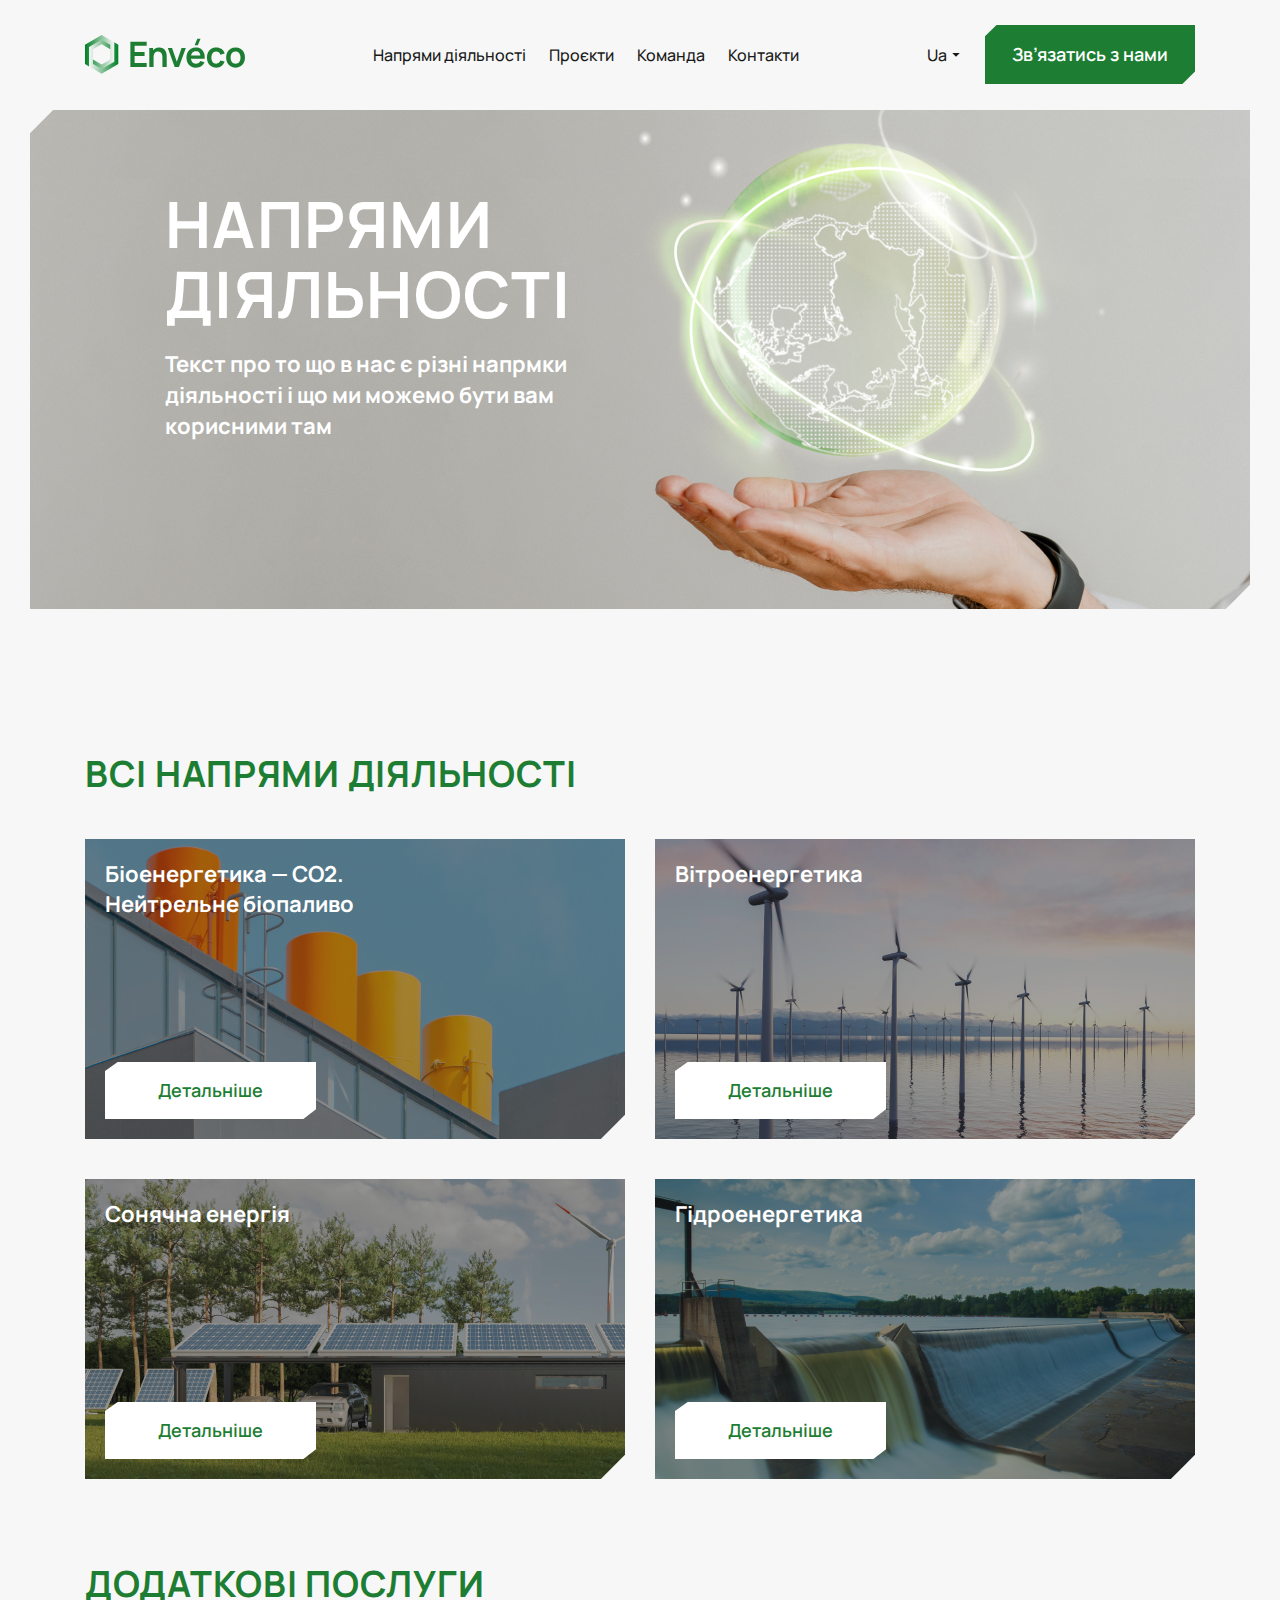
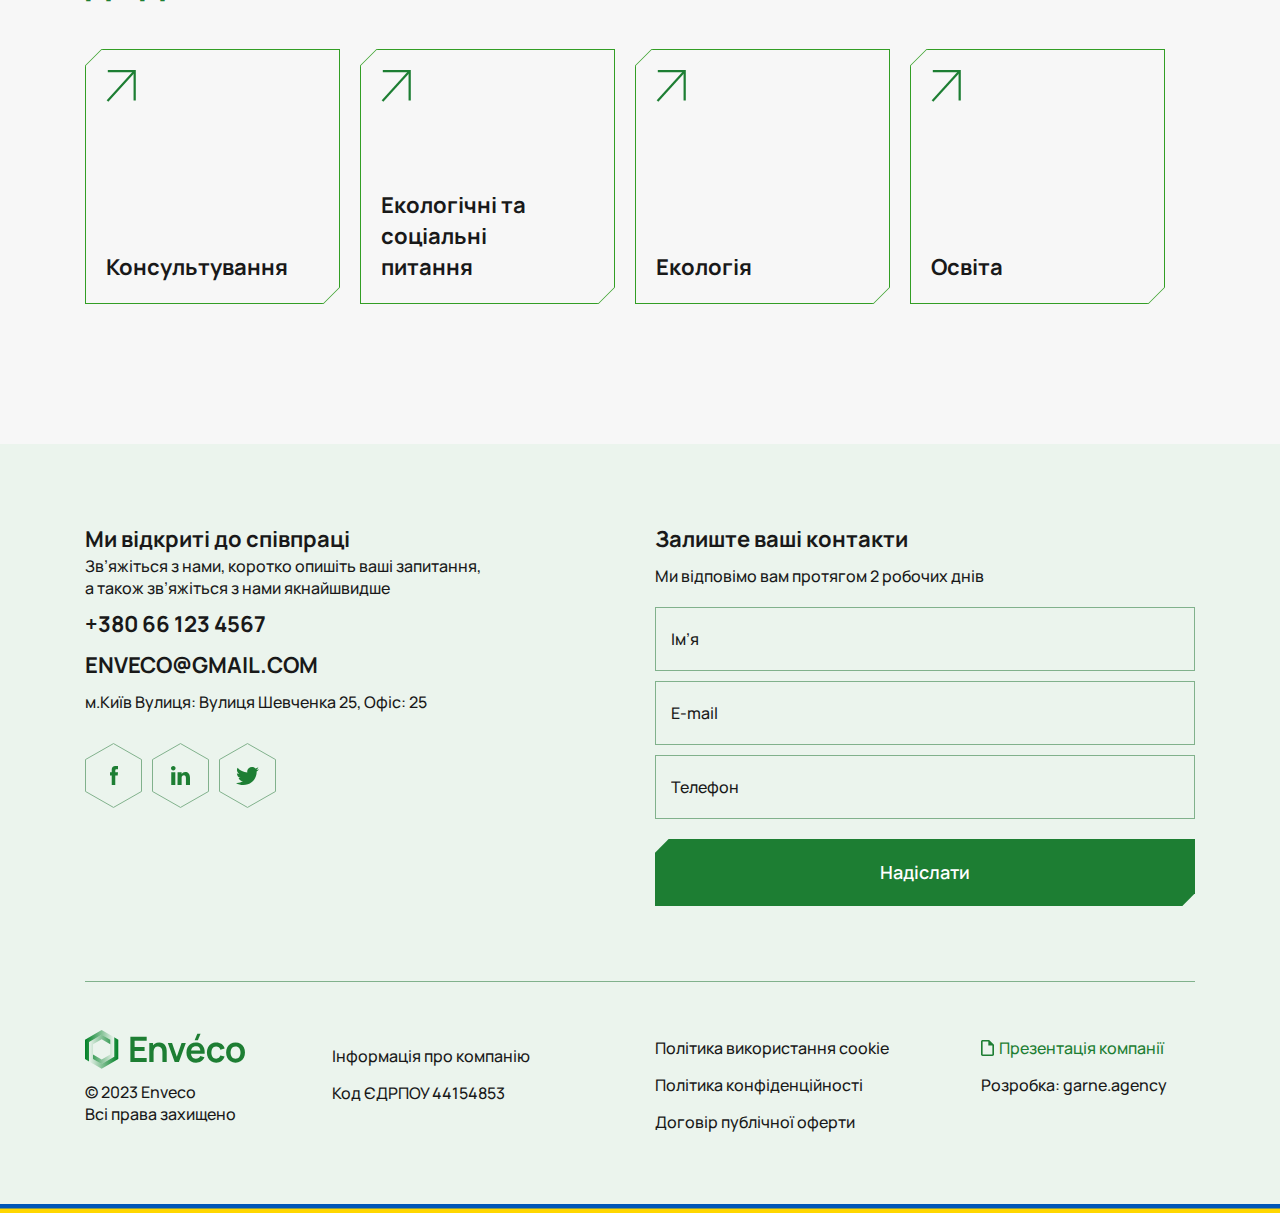
==== commit 04688b13: "initial" ====
--- a/app/pageActivity.html
+++ b/app/pageActivity.html
@@ -2,32 +2,51 @@
 <html lang="ua" class="page">
 
 <head>
-  <meta charset="UTF-8">
-  <meta name="viewport" content="width=device-width, initial-scale=1.0">
-  <link rel="shortcut icon" href="favicon.ico" type="image/x-icon">
-  <meta http-equiv="X-UA-Compatible" content="ie=edge">
-  <meta name="theme-color" content="#111111">
+  <meta charset="UTF-8" />
+  <meta name="viewport" content="width=device-width, initial-scale=1.0" />
+  <!-- <link rel="shortcut icon" href="favicon.ico" type="image/x-icon" /> -->
+  <link rel="icon" href="./img/favicon 512x512.svg" type="image/svg+xml" />
+
+  <meta http-equiv="X-UA-Compatible" content="ie=edge" />
+  <meta name="theme-color" content="#111111" />
+  <meta property="og:image" content="./img/open-graph.png" />
+  <meta
+    property="og:title"
+    content="Enveco - Відновлювана енергія для стабільного світу"
+  />
+
   <title>Enveco New Site</title>
-  <link rel="preload" href="fonts/ManropeRegular.woff2" as="font" type="font/woff2" crossorigin>
-
-  <link rel="stylesheet" href="https://cdn.jsdelivr.net/npm/swiper@10/swiper-bundle.min.css" />
-
-  <link rel="stylesheet" href="css/vendor.css">
-  <link rel="stylesheet" href="css/main.css">
+  <link
+    rel="preload"
+    href="fonts/ManropeRegular.woff2"
+    as="font"
+    type="font/woff2"
+    crossorigin
+  />
+
+  <link
+    rel="stylesheet"
+    href="https://cdn.jsdelivr.net/npm/swiper@10/swiper-bundle.min.css"
+  />
+
+  <link rel="stylesheet" href="css/vendor.css" />
+  <link rel="stylesheet" href="css/main.css" />
 
   <script src="https://code.jquery.com/jquery-3.6.0.min.js"></script>
 
-  <script defer src="https://cdn.jsdelivr.net/npm/swiper@10/swiper-bundle.min.js"></script>
+  <script
+    defer
+    src="https://cdn.jsdelivr.net/npm/swiper@10/swiper-bundle.min.js"
+  ></script>
   <script defer src="js/main.js"></script>
-
 </head>
 
 <body>
     <!-- header -->
-    <header class="header">
+    <header class="header" id="header">
   <div class="container header-wrap">
     <a href="/">
-      <img src="./img/footer-logo.svg" alt="Enveco" />
+      <img src="./img/newGreen-logo.svg" alt="Enveco" />
     </a>
 
     <nav class="header__nav-main">
@@ -37,11 +56,11 @@
             <li class="menu-item-activity">
               <a href="pageActivity.html"
                 >Напрями діяльності
-                <span>
+                <!-- <span>
                   <img src="./img/mobile-drop.svg" alt="" />
-                </span>
+                </span> -->
               </a>
-              <ul class="drop-menu-activity">
+              <!-- <ul class="drop-menu-activity">
                 <li class="drop-menu-item-activity">
                   <a href="#">Біоенергетика</a>
                 </li>
@@ -72,7 +91,7 @@
                 <li class="drop-menu-item-activity">
                   <a href="#">Консультування</a>
                 </li>
-              </ul>
+              </ul> -->
             </li>
           </ul>
         </div>
@@ -86,7 +105,7 @@
         </li>
 
         <li>
-          <a title="Контакти" href="#!"> Контакти </a>
+          <a id="contact" title="Контакти" href="#footer"> Контакти </a>
         </li>
       </ul>
     </nav>
@@ -136,7 +155,7 @@
     <div class="mobile-menu__content">
       <div class="mobile-menu__content-header">
         <a href="/">
-          <img src="./img/footer-logo.svg" alt="Logo" />
+          <img src="./img/newGreen-logo.svg" alt="Logo" />
         </a>
 
         <div class="mobile-menu__content-header__close">
@@ -146,14 +165,14 @@
 
       <div class="mobile-menu__content-items">
         <div class="mobile-menu__content-list">
-          <a href="#!" class="accordion">
+          <a href="./pageActivity.html" class="accordion">
             Напрями діяльності
 
-            <span>
+            <!--  <span>
               <img src="./img/mobile-drop.svg" alt="Drop" />
-            </span>
+            </span> -->
           </a>
-          <div class="accordionDrop">
+          <!-- <div class="accordionDrop">
             <ul>
               <li>
                 <a href="#!">Біоенергетика</a>
@@ -184,7 +203,7 @@
                 <a href="pageActivity.html"> Всі напрями </a>
               </li>
             </ul>
-          </div>
+          </div> -->
         </div>
 
         <ul>
@@ -195,7 +214,7 @@
             <a href="pageTeam.html">Команда</a>
           </li>
           <li>
-            <a href="#!">Контакти</a>
+            <a id="contact" href="#footer">Контакти</a>
           </li>
         </ul>
       </div>
@@ -228,11 +247,11 @@
         <section class="activity__intro">
   <div class="activity__intro-wrapper">
     <div class="activity__intro-wrapper__img">
-      <img src="./img/activityIntro.jpg" alt="Напрямки Діяльності" />
+      <img src="./img/activityIntro.jpg" alt="Напрями Діяльності" />
     </div>
 
     <div class="activity__intro-wrapper__content">
-      <h1>напрямки діяльності</h1>
+      <h1>напрями діяльності</h1>
       <p>
         Текст про то що в нас є різні напрмки діяльності і що ми можемо бути вам
         корисними там
@@ -244,7 +263,7 @@
 <section class="activity__all">
   <div class="container">
     <div class="activity__all-title">
-      <h2>Всі напрямки діяльності</h2>
+      <h2>Всі напрями діяльності</h2>
     </div>
 
     <div class="activity__all-cards">
@@ -387,158 +406,226 @@
     </main>
 
     <!-- footer -->
-    <footer class="footer">
+    <footer class="footer" id="footer">
   <div class="footer-ua">
-    <img src="./img/ua.svg" alt="UA">
+    <img src="./img/ua.jpg" alt="UA" />
   </div>
 
   <div class="container">
     <div class="footer__head">
       <div class="footer__head-contact">
-
         <div class="footer__head-contact__title">
           <h4>Ми відкриті до співпраці</h4>
           <p>
-            Зв’яжіться з нами, коротко опишіть ваші запитання, <br>
+            Зв’яжіться з нами, коротко опишіть ваші запитання, <br />
             а також зв’яжіться з нами якнайшвидше
           </p>
         </div>
 
         <div class="footer__head-contact__link">
-          <a title="Зателефонувати" target="_blank" class="link-tel" href="tel:+380661234567">
+          <a
+            title="Зателефонувати"
+            target="_blank"
+            class="link-tel"
+            href="tel:+380661234567"
+          >
             +380 66 123 4567
           </a>
 
-          <a class="main-link" title="Надіслати листа" target="_blank" class="link-mail" href="mailto:enveсo@gmail.com">
+          <a
+            class="main-link"
+            title="Надіслати листа"
+            target="_blank"
+            class="link-mail"
+            href="mailto:enveсo@gmail.com"
+          >
             envесo@gmail.com
           </a>
 
           <a class="location-link" title="Адреса" target="_blank" href="#!">
             м.Київ Вулиця: Вулиця Шевченка 25, Офіс: 25
           </a>
-
         </div>
 
         <div class="footer__head-contact__soc">
           <div class="footer__head-contact__soc-item">
-
             <a title="Facebook" target="_blank" href="#!">
-              <svg width="57" height="65" viewBox="0 0 57 65" fill="none" xmlns="http://www.w3.org/2000/svg">
+              <svg
+                width="57"
+                height="65"
+                viewBox="0 0 57 65"
+                fill="none"
+                xmlns="http://www.w3.org/2000/svg"
+              >
                 <g clip-path="url(#clip0_654_4902)">
-                  <path class="border-svg"
+                  <path
+                    class="border-svg"
                     d="M56.5 48.4595L28.5 64.4244L0.499998 48.4595L0.5 16.5405L28.5 0.575574L56.5 16.5405L56.5 48.4595Z"
-                    stroke="#81B18C" />
-                  <path class="fill-svg"
+                    stroke="#81B18C"
+                  />
+                  <path
+                    class="fill-svg"
                     d="M27.6367 23.9786C28.3063 23.2733 29.2542 23.0335 30.1526 23.0058C31.1008 22.9965 32.0489 23.0012 32.9969 23.0012C33.001 24.1122 33.001 25.2186 32.9969 26.3297C32.3857 26.3297 31.7701 26.3297 31.1589 26.3297C30.7721 26.3019 30.373 26.6293 30.3023 27.0581C30.2939 27.8005 30.2981 28.5425 30.2981 29.2848C31.1962 29.2895 32.0946 29.2848 32.9927 29.2895C32.9262 30.3635 32.8057 31.4332 32.6643 32.4936C31.87 32.5029 31.0757 32.4936 30.2814 32.4983C30.2731 35.6654 30.2856 38.8279 30.2773 41.9954C29.0961 42 27.9194 41.9907 26.7383 42C26.7174 38.8329 26.7383 35.6657 26.7258 32.4983C26.1519 32.4936 25.5739 32.5029 25 32.4936C25.0042 31.4286 25 30.3638 25 29.3034C25.5739 29.2941 26.1519 29.3034 26.7258 29.2987C26.7425 28.266 26.7091 27.2287 26.7425 26.1961C26.8051 25.371 27.0837 24.5457 27.6367 23.9786Z"
-                    fill="#1D7E33" />
+                    fill="#1D7E33"
+                  />
                 </g>
                 <defs>
                   <clipPath id="clip0_654_4902">
-                    <rect width="57" height="65" fill="white" transform="translate(57 65) rotate(-180)" />
+                    <rect
+                      width="57"
+                      height="65"
+                      fill="white"
+                      transform="translate(57 65) rotate(-180)"
+                    />
                   </clipPath>
                 </defs>
               </svg>
             </a>
-
           </div>
 
           <div class="footer__head-contact__soc-item">
-
             <a title="LinkedIn" target="_blank" href="#!">
-              <svg width="57" height="65" viewBox="0 0 57 65" fill="none" xmlns="http://www.w3.org/2000/svg">
+              <svg
+                width="57"
+                height="65"
+                viewBox="0 0 57 65"
+                fill="none"
+                xmlns="http://www.w3.org/2000/svg"
+              >
                 <g clip-path="url(#clip0_654_4901)">
-                  <path class="border-svg"
+                  <path
+                    class="border-svg"
                     d="M56.5 48.4595L28.5 64.4244L0.499998 48.4595L0.5 16.5405L28.5 0.575574L56.5 16.5405L56.5 48.4595Z"
-                    stroke="#81B18C" />
-                  <path class="fill-svg" fill-rule="evenodd" clip-rule="evenodd"
+                    stroke="#81B18C"
+                  />
+                  <path
+                    class="fill-svg"
+                    fill-rule="evenodd"
+                    clip-rule="evenodd"
                     d="M23.3133 42V29.1801H19.2408V41.9999H23.3133V42ZM21.2774 27.4304C22.6972 27.4304 23.5815 26.4452 23.5815 25.215C23.5547 23.9574 22.6972 23 21.3041 23C19.9107 23 19 23.9575 19 25.215C19 26.4452 19.8839 27.4304 21.2506 27.4304L21.2774 27.4304ZM25.5672 42C25.5672 42 25.6207 30.3829 25.5672 29.1801H29.6404V31.0393H29.6133C30.1489 30.1644 31.1138 28.8791 33.3107 28.8791C35.991 28.8791 37.9999 30.7114 37.9999 34.6492V42H33.9275V35.1417C33.9275 33.4185 33.3382 32.2425 31.864 32.2425C30.7391 32.2425 30.0687 33.0353 29.7743 33.8016C29.6666 34.0744 29.6404 34.4575 29.6404 34.8407V42H25.5672Z"
-                    fill="#1D7E33" />
+                    fill="#1D7E33"
+                  />
                 </g>
                 <defs>
                   <clipPath id="clip0_654_4901">
-                    <rect width="57" height="65" fill="white" transform="translate(57 65) rotate(-180)" />
+                    <rect
+                      width="57"
+                      height="65"
+                      fill="white"
+                      transform="translate(57 65) rotate(-180)"
+                    />
                   </clipPath>
                 </defs>
               </svg>
-
             </a>
-
           </div>
 
           <div class="footer__head-contact__soc-item">
-
             <a title="Twitter" target="_blank" href="#!">
-              <svg width="57" height="65" viewBox="0 0 57 65" fill="none" xmlns="http://www.w3.org/2000/svg">
+              <svg
+                width="57"
+                height="65"
+                viewBox="0 0 57 65"
+                fill="none"
+                xmlns="http://www.w3.org/2000/svg"
+              >
                 <g clip-path="url(#clip0_654_4900)">
-                  <path class="border-svg"
+                  <path
+                    class="border-svg"
                     d="M56.5 48.4595L28.5 64.4244L0.499998 48.4595L0.5 16.5405L28.5 0.575574L56.5 16.5405L56.5 48.4595Z"
-                    stroke="#81B18C" />
-                  <path class="fill-svg" fill-rule="evenodd" clip-rule="evenodd"
+                    stroke="#81B18C"
+                  />
+                  <path
+                    class="fill-svg"
+                    fill-rule="evenodd"
+                    clip-rule="evenodd"
                     d="M24.2335 42C32.9125 42 37.6597 35.0739 37.6597 29.0684C37.6597 28.8712 37.6597 28.6755 37.6459 28.4806C38.5694 27.8382 39.3664 27.0405 40 26.1278C39.1398 26.4956 38.2255 26.7367 37.2906 26.8431C38.275 26.2749 39.0121 25.3822 39.3652 24.3288C38.4383 24.8583 37.4251 25.2319 36.3683 25.4324C34.5812 23.6026 31.5924 23.5139 29.6914 25.2352C28.4667 26.345 27.9457 27.9998 28.3264 29.5781C24.5325 29.3943 20.9974 27.6686 18.6008 24.8298C17.3485 26.9066 17.989 29.5624 20.0625 30.896C19.3115 30.8749 18.5767 30.6802 17.92 30.328V30.3857C17.9212 32.5489 19.5047 34.4115 21.7058 34.8401C21.0112 35.0229 20.2821 35.0494 19.576 34.9176C20.1935 36.7695 21.9657 38.038 23.9839 38.0745C22.313 39.3394 20.2488 40.0263 18.1236 40.0241C17.7487 40.023 17.3737 40.0019 17 39.9587C19.1586 41.2923 21.669 42 24.2335 41.9967"
-                    fill="#1D7E33" />
+                    fill="#1D7E33"
+                  />
                 </g>
                 <defs>
                   <clipPath id="clip0_654_4900">
-                    <rect width="57" height="65" fill="white" transform="translate(57 65) rotate(-180)" />
+                    <rect
+                      width="57"
+                      height="65"
+                      fill="white"
+                      transform="translate(57 65) rotate(-180)"
+                    />
                   </clipPath>
                 </defs>
               </svg>
-
             </a>
-
-          </div>
-        </div>
-
+          </div>
+        </div>
       </div>
       <div class="footer__head-form">
-
         <div class="footer__head-form__title">
           <h4>Залиште ваші контакти</h4>
           <p>Ми відповімо вам протягом 2 робочих днів</p>
         </div>
 
         <div class="footer__head-form__item">
-
           <form id="form" autocomplete="off">
-
             <div class="input-container">
-              <input autocomplete="off" type="text" name="Name" id="name" placeholder="Ім’я">
-              <span class="error-message" data-input="name">вкажіть будь ласка ім’я</span>
+              <input
+                autocomplete="off"
+                type="text"
+                name="Name"
+                id="name"
+                placeholder="Ім’я"
+              />
+              <span class="error-message" data-input="name"
+                >вкажіть будь ласка ім’я</span
+              >
             </div>
 
             <div class="input-container">
-              <input autocomplete="off" type="text" name="E-mail" id="email" placeholder="E-mail">
-              <span class="error-message" data-input="email">вкажіть будь ласка коректний email</span>
+              <input
+                autocomplete="off"
+                type="text"
+                name="E-mail"
+                id="email"
+                placeholder="E-mail"
+              />
+              <span class="error-message" data-input="email"
+                >вкажіть будь ласка коректний email</span
+              >
             </div>
 
             <div class="input-container">
-              <input autocomplete="off" type="tel" name="Phone" id="phone" placeholder="Телефон">
-              <span class="error-message" data-input="phone">Номер телефону неправильний</span>
-            </div>
-
-            <button id="submit" type="submit">
-              <span>Надіслати</span>
-            </button>
+              <input
+                autocomplete="off"
+                type="tel"
+                name="Phone"
+                id="phone"
+                placeholder="Телефон"
+              />
+              <span class="error-message" data-input="phone"
+                >Номер телефону неправильний</span
+              >
+            </div>
+
+            <div class="button-hidden">
+              <button id="submit" type="submit">
+                <span>Надіслати</span>
+              </button>
+            </div>
           </form>
-
         </div>
       </div>
     </div>
 
     <div class="footer__foot">
-
       <div class="footer__foot-container">
-
         <div class="footer__foot-logo">
-
           <div class="footer__foot-logo__content">
             <a class="footer__foot-logo__content-thumb">
-              <img src="./img/footer-logo.svg" alt="Logo">
+              <img src="./img/newGreen-logo.svg" alt="Logo" />
             </a>
 
             <div class="footer__foot-logo__content-copy">
               <span>
-                © 2023 Enveco <br>
+                © 2023 Enveco <br />
                 Всі права захищено
               </span>
             </div>
@@ -548,21 +635,26 @@
             <p>Інформація про компанію</p>
             <p>Код ЄДРПОУ 44154853</p>
           </div>
-
         </div>
 
         <div class="footer__foot-police">
           <ul>
             <li>
-              <a target="_blank" title="Політика використання cookie" href="#!">Політика використання cookie</a>
+              <a target="_blank" title="Політика використання cookie" href="#!"
+                >Політика використання cookie</a
+              >
             </li>
 
             <li>
-              <a target="_blank" title="Політика конфіденційності" href="#!">Політика конфіденційності</a>
+              <a target="_blank" title="Політика конфіденційності" href="#!"
+                >Політика конфіденційності</a
+              >
             </li>
 
             <li>
-              <a target="_blank" title="Договір публічної оферти" href="#!">Договір публічної оферти</a>
+              <a target="_blank" title="Договір публічної оферти" href="#!"
+                >Договір публічної оферти</a
+              >
             </li>
           </ul>
 
@@ -570,7 +662,7 @@
             <li>
               <a class="presentation-link" href="#!">
                 <span>
-                  <img src="./img/presentation-icon.svg" alt="Presentation">
+                  <img src="./img/presentation-icon.svg" alt="Presentation" />
                 </span>
                 Презентація компанії
               </a>
@@ -581,12 +673,9 @@
             </li>
           </ul>
         </div>
-
-      </div>
-
+      </div>
     </div>
   </div>
-
 </footer>
 
 </body>
--- a/app/css/main.css
+++ b/app/css/main.css
@@ -192,11 +192,50 @@
   text-align: center;
 }
 
+#header-main {
+  background: transparent;
+  -webkit-transition: 0.1s linear;
+  transition: 0.1s linear;
+  position: fixed;
+  left: 0;
+  top: 0;
+  width: 100%;
+  border-bottom: 1px solid transparent;
+  z-index: 10000;
+}
+
+#lang-main {
+  -webkit-transition: 0.1s linear;
+  transition: 0.1s linear;
+}
+
+#logo {
+  -webkit-transition: 0.2s linear;
+  transition: 0.2s linear;
+}
+
+.another-header {
+  background: #f7f7f7 !important;
+  border-bottom: 1px solid #1d7e33 !important;
+}
+
 .header-main {
   padding-top: 25px;
   padding-bottom: 25px;
   position: relative;
   z-index: 50;
+}
+@media screen and (max-width: 1020px) {
+  .header-main {
+    padding-top: 18px;
+    padding-bottom: 18px;
+  }
+}
+@media screen and (max-width: 768px) {
+  .header-main {
+    padding-top: 5px;
+    padding-bottom: 5px;
+  }
 }
 
 .header-container {
@@ -232,6 +271,11 @@
   font-weight: 500;
   line-height: 22px;
   color: #fff;
+  -webkit-transition: 0.1s linear;
+  transition: 0.1s linear;
+}
+.header__nav ul li a:hover {
+  color: #1d7e33 !important;
 }
 
 .header__btn {
@@ -258,8 +302,16 @@
   color: #fff;
 }
 .header__btn-link a {
-  -webkit-clip-path: polygon(6% 0, 100% 0, 100% 85%, 94% 100%, 0 100%, 0 16%);
-  clip-path: polygon(6% 0, 100% 0, 100% 85%, 94% 100%, 0 100%, 0 16%);
+  /* clip-path: polygon(6% 0, 100% 0, 100% 85%, 94% 100%, 0 100%, 0 16%);
+
+  display: inline-flex;
+  align-items: center;
+  justify-content: center;
+
+  background: #fff; */
+  -webkit-clip-path: polygon(5.5% 0, 100% 0, 100% 79%, 94% 100%, 0 100%, 0 19%);
+  clip-path: polygon(5.5% 0, 100% 0, 100% 79%, 94% 100%, 0 100%, 0 19%);
+  border: 1px solid transparent;
   display: -webkit-inline-box;
   display: -ms-inline-flexbox;
   display: inline-flex;
@@ -270,13 +322,111 @@
   -ms-flex-pack: center;
   justify-content: center;
   background: #fff;
+  -webkit-transition: 0.1s linear;
+  transition: 0.1s linear;
+  position: relative;
+  overflow: hidden;
+}
+.header__btn-link a::after {
+  content: "";
+  position: absolute;
+  -webkit-transform: rotate(46deg);
+  -ms-transform: rotate(46deg);
+  transform: rotate(46deg);
+  width: 1px;
+  height: 100%;
+  background: #fff;
+  top: -19%;
+  left: -4%;
+  opacity: 0;
+  -webkit-transition: 0.2s linear;
+  transition: 0.2s linear;
+}
+.header__btn-link a::before {
+  content: "";
+  position: absolute;
+  -webkit-transform: rotate(45deg);
+  -ms-transform: rotate(45deg);
+  transform: rotate(45deg);
+  width: 1px;
+  height: 100%;
+  background: #fff;
+  bottom: -17%;
+  right: -4%;
+  opacity: 0;
+  -webkit-transition: 0.2s linear;
+  transition: 0.2s linear;
 }
 .header__btn-link a span {
   font-size: 18px;
   font-weight: 600;
   line-height: 25px;
   padding: 16px 26px;
-  color: #191919;
+  color: #1d7e33;
+  -webkit-transition: 0.2s linear;
+  transition: 0.2s linear;
+}
+
+#main-btn.hover-effect {
+  position: relative;
+  overflow: hidden;
+  border: 1px solid transparent;
+}
+#main-btn.hover-effect::after {
+  content: "";
+  position: absolute;
+  -webkit-transform: rotate(46deg);
+  -ms-transform: rotate(46deg);
+  transform: rotate(46deg);
+  width: 1px;
+  height: 100%;
+  background: #1d7e33;
+  top: -19%;
+  left: -4%;
+  opacity: 0;
+  -webkit-transition: 0.2s linear;
+  transition: 0.2s linear;
+}
+#main-btn.hover-effect::before {
+  content: "";
+  position: absolute;
+  -webkit-transform: rotate(45deg);
+  -ms-transform: rotate(45deg);
+  transform: rotate(45deg);
+  width: 1px;
+  height: 100%;
+  background: #1d7e33;
+  bottom: -17%;
+  right: -4%;
+  opacity: 0;
+  -webkit-transition: 0.2s linear;
+  transition: 0.2s linear;
+}
+
+#main-btn.hover-effect {
+  background: #1d7e33;
+}
+#main-btn.hover-effect #main-btn__text {
+  color: #fff;
+}
+
+#main-btn.hover-effect:hover {
+  background: transparent;
+  border: 1px solid #1d7e33 !important;
+}
+#main-btn.hover-effect:hover #main-btn__text {
+  color: #1d7e33 !important;
+}
+
+.header__btn-link a:hover {
+  background: transparent !important;
+  border: 1px solid #fff !important;
+}
+.header__btn-link a:hover::after, .header__btn-link a:hover::before {
+  opacity: 1 !important;
+}
+.header__btn-link a:hover span {
+  color: #fff !important;
 }
 
 .menu-item {
@@ -308,7 +458,6 @@
   width: 61px;
   height: 74px;
   border: 1px solid #ebf4ed;
-  border-radius: 6px;
   z-index: 50;
   left: -13px;
 }
@@ -380,7 +529,6 @@
   width: 183px !important;
   height: 176px !important;
   border: 1px solid #ebf4ed;
-  border-radius: 6px;
   z-index: 50;
   left: 0px !important;
 }
@@ -444,7 +592,6 @@
   position: absolute;
   background-color: #fff;
   border: 1px solid #ebf4ed;
-  border-radius: 6px;
   z-index: 50;
   left: -13px;
 }
@@ -508,6 +655,12 @@
 .header__burger .burger-img {
   width: 20px;
   height: 20px;
+  display: -webkit-box;
+  display: -ms-flexbox;
+  display: flex;
+  -webkit-box-align: center;
+  -ms-flex-align: center;
+  align-items: center;
 }
 .header__burger .burger-img img {
   width: 100%;
@@ -523,7 +676,7 @@
   width: 100%;
   height: 100%;
   background: #ebf4ed;
-  z-index: 1000;
+  z-index: 500000;
   -webkit-transform: translateY(-100%);
   -ms-transform: translateY(-100%);
   transform: translateY(-100%);
@@ -713,6 +866,17 @@
   background: #1d7e33;
   text-align: center;
   position: relative;
+  -webkit-transition: 0.2s linear;
+  transition: 0.2s linear;
+  border: 1px solid transparent;
+}
+.mobile-menu__content-btn a:hover {
+  background-color: transparent;
+  color: #fff;
+  border: 1px solid #fff;
+}
+.mobile-menu__content-btn a:hover::after, .mobile-menu__content-btn a:hover::before {
+  border: 1px solid #fff;
 }
 .mobile-menu__content-btn a::after {
   content: "";
@@ -720,11 +884,12 @@
   width: 20px;
   height: 100%;
   background: #ebf4ed;
-  top: -70%;
+  top: -80%;
   left: 0%;
   -webkit-transform: rotate(45deg);
   -ms-transform: rotate(45deg);
   transform: rotate(45deg);
+  border: 1px solid transparent;
   -webkit-transition: 0.2s linear;
   transition: 0.2s linear;
 }
@@ -734,11 +899,12 @@
   width: 20px;
   height: 100%;
   background: #ebf4ed;
-  bottom: -70%;
+  bottom: -80%;
   right: 0%;
   -webkit-transform: rotate(45deg);
   -ms-transform: rotate(45deg);
   transform: rotate(45deg);
+  border: 1px solid transparent;
   -webkit-transition: 0.2s linear;
   transition: 0.2s linear;
 }
@@ -894,43 +1060,24 @@
   width: 100%;
 }
 
-.footer__head-contact__soc-item {
-  -webkit-transition: 0.1s linear;
-  transition: 0.1s linear;
-}
 .footer__head-contact__soc-item a {
   display: block;
-  -webkit-transition: 0.1s linear;
-  transition: 0.1s linear;
 }
 .footer__head-contact__soc-item a svg {
-  -webkit-transition: 0.1s linear;
-  transition: 0.1s linear;
+  will-change: fill;
   fill: transparent;
 }
 .footer__head-contact__soc-item a svg g .border-svg {
-  -webkit-transition: 0.1s linear;
-  transition: 0.1s linear;
   stroke: #81b18c;
 }
 .footer__head-contact__soc-item a svg g .fill-svg {
-  -webkit-transition: 0.2s linear;
-  transition: 0.2s linear;
+  will-change: fill;
   fill: #1d7e33;
 }
 
-.footer__head-contact__soc-item:hover {
-  -webkit-transition: 0.1s linear;
-  transition: 0.1s linear;
-}
-.footer__head-contact__soc-item:hover a {
-  -webkit-transition: 0.1s linear;
-  transition: 0.1s linear;
-}
 .footer__head-contact__soc-item:hover a svg {
-  -webkit-transition: 0.1s linear;
-  transition: 0.1s linear;
   fill: #1d7e33;
+  will-change: fill;
 }
 .footer__head-contact__soc-item:hover a svg g .border-svg {
   stroke: #1d7e33;
@@ -983,8 +1130,86 @@
   flex-direction: column;
   gap: 10px;
 }
+.footer__head-form__item form .button-hidden {
+  overflow: hidden;
+  margin-top: 10px;
+}
 .footer__head-form__item form button {
-  margin-top: 10px;
+  -webkit-transition: 0.2s linear;
+  transition: 0.2s linear;
+  position: relative;
+  border: 1px solid transparent;
+  -webkit-clip-path: none;
+  clip-path: none;
+  /*  &::after {
+           content: "";
+           position: absolute;
+           transform: rotate(45deg);
+           width: 1px;
+           height: 100%;
+           background: #fff;
+           top: -21%;
+           left: -1%;
+           opacity: 0;
+           transition: 0.2s linear;
+
+           @media screen and (max-width: 1030px) {
+             top: -10px;
+           }
+         }
+
+         &::before {
+           content: "";
+           position: absolute;
+           transform: rotate(45deg);
+           width: 1px;
+           height: 100%;
+           background: #fff;
+           bottom: -21%;
+           right: -1%;
+           opacity: 0;
+           transition: 0.2s linear;
+
+           @media screen and (max-width: 1030px) {
+             bottom: -10px;
+           }
+         }
+  */
+}
+.footer__head-form__item form button::after {
+  content: "";
+  position: absolute;
+  width: 20px;
+  height: 100%;
+  background: #ebf4ed;
+  top: -70%;
+  left: 0%;
+  -webkit-transform: rotate(45deg);
+  -ms-transform: rotate(45deg);
+  transform: rotate(45deg);
+  border: 1px solid transparent;
+}
+.footer__head-form__item form button::before {
+  content: "";
+  position: absolute;
+  width: 20px;
+  height: 100%;
+  background: #ebf4ed;
+  bottom: -70%;
+  right: 0%;
+  -webkit-transform: rotate(45deg);
+  -ms-transform: rotate(45deg);
+  transform: rotate(45deg);
+  border: 1px solid transparent;
+}
+.footer__head-form__item form button:hover {
+  color: #fff;
+  background: transparent;
+  border: 1px solid #fff;
+}
+
+.footer__head-form__item form button:hover::after, .footer__head-form__item form button:hover::before {
+  border: 1px solid #fff;
 }
 
 .footer__foot {
@@ -1018,6 +1243,14 @@
     flex-direction: column;
     gap: 40px;
   }
+}
+
+.footer__foot .footer__foot-container .footer__foot-logo .footer__foot-logo__content a {
+  display: block;
+}
+.footer__foot .footer__foot-container .footer__foot-logo .footer__foot-logo__content a img {
+  max-width: 160px;
+  max-height: 55px;
 }
 
 .footer__foot-police {
@@ -1187,6 +1420,27 @@
   display: block;
 }
 
+header {
+  position: fixed;
+  left: 0;
+  top: 0;
+  width: 100%;
+  z-index: 50;
+  -webkit-transition: all 0.1s linear;
+  transition: all 0.1s linear;
+  border-bottom: 1px solid transparent;
+}
+
+.sticky {
+  -webkit-transition: 0.2s linear;
+  transition: 0.2s linear;
+  border-bottom: 1px solid #1d7e33;
+}
+
+.header {
+  background-color: #f7f7f7;
+}
+
 .header-wrap {
   display: -webkit-box;
   display: -ms-flexbox;
@@ -1203,17 +1457,28 @@
 }
 @media screen and (max-width: 976px) {
   .header-wrap {
-    padding-bottom: 15px;
-    padding-top: 15px;
-    margin-bottom: 10px;
+    padding-bottom: 20px;
+    padding-top: 20px;
   }
 }
 @media screen and (max-width: 768px) {
   .header-wrap {
     padding-bottom: 5px;
     padding-top: 5px;
-    margin-bottom: 10px;
-  }
+  }
+}
+
+.header .header-wrap a img {
+  max-width: 160px;
+  max-height: 55px;
+}
+
+.footer__foot-police ul li {
+  -webkit-transition: 0.3s linear;
+  transition: 0.3s linear;
+}
+.footer__foot-police ul li a:hover {
+  color: #1d7e33;
 }
 
 .header__nav-main ul {
@@ -1230,6 +1495,11 @@
   font-weight: 500;
   line-height: 22px;
   color: #191919;
+  -webkit-transition: 0.3s linear;
+  transition: 0.3s linear;
+}
+.header__nav-main ul li a:hover {
+  color: #1d7e33;
 }
 
 .menu-wrap__main ul li a {
@@ -1240,8 +1510,8 @@
 }
 
 .header__btn-link__main a {
-  -webkit-clip-path: polygon(6% 0, 100% 0, 100% 85%, 94% 100%, 0 100%, 0 16%);
-  clip-path: polygon(6% 0, 100% 0, 100% 85%, 94% 100%, 0 100%, 0 16%);
+  -webkit-clip-path: polygon(5.5% 0, 100% 0, 100% 79%, 94% 100%, 0 100%, 0 19%);
+  clip-path: polygon(5.5% 0, 100% 0, 100% 79%, 94% 100%, 0 100%, 0 19%);
   border: 1px solid transparent;
   display: -webkit-inline-box;
   display: -ms-inline-flexbox;
@@ -1261,13 +1531,13 @@
 .header__btn-link__main a::after {
   content: "";
   position: absolute;
-  -webkit-transform: rotate(53deg);
-  -ms-transform: rotate(53deg);
-  transform: rotate(53deg);
+  -webkit-transform: rotate(46deg);
+  -ms-transform: rotate(46deg);
+  transform: rotate(46deg);
   width: 1px;
   height: 100%;
-  background: #fff;
-  top: -25%;
+  background: #1d7e33;
+  top: -19%;
   left: -4%;
   opacity: 0;
   -webkit-transition: 0.2s linear;
@@ -1276,13 +1546,13 @@
 .header__btn-link__main a::before {
   content: "";
   position: absolute;
-  -webkit-transform: rotate(55deg);
-  -ms-transform: rotate(55deg);
-  transform: rotate(55deg);
+  -webkit-transform: rotate(45deg);
+  -ms-transform: rotate(45deg);
+  transform: rotate(45deg);
   width: 1px;
   height: 100%;
-  background: #fff;
-  bottom: -26%;
+  background: #1d7e33;
+  bottom: -17%;
   right: -4%;
   opacity: 0;
   -webkit-transition: 0.2s linear;
@@ -1294,14 +1564,19 @@
   line-height: 25px;
   padding: 16px 26px;
   color: #fff;
+  -webkit-transition: 0.2s linear;
+  transition: 0.2s linear;
 }
 
 .header__btn-link__main a:hover {
   background: transparent;
-  border: 1px solid #fff;
+  border: 1px solid #1d7e33;
 }
 .header__btn-link__main a:hover::after, .header__btn-link__main a:hover::before {
   opacity: 1;
+}
+.header__btn-link__main a:hover span {
+  color: #1d7e33;
 }
 
 .header__nav-main .menu-wrap-activity .menu-item-activity .drop-menu-activity {
@@ -1325,7 +1600,6 @@
   position: absolute;
   background-color: #fff;
   border: 1px solid #ebf4ed;
-  border-radius: 6px;
   z-index: 50;
   left: -13px;
 }
@@ -1391,25 +1665,53 @@
 .intro {
   position: relative;
   overflow: hidden;
-  background: #000;
+  /* background-repeat: no-repeat;
+  background-size: cover;
+  background-position: center; */
   margin-bottom: 140px;
   padding-bottom: 140px;
 }
-
-/* =========СТАРЕ======== */
-/* .video-container {
-  div {
-    padding: 56.25% 0 0 0;
-    position: relative;
-  }
-} */
-/* =========СТАРЕ======== */
+@media screen and (max-width: 1120px) {
+  .intro {
+    padding-bottom: 60px;
+    margin-bottom: 100px;
+  }
+}
+@media screen and (max-width: 768px) {
+  .intro {
+    padding-bottom: 40px;
+    margin-bottom: 80px;
+  }
+}
+
 .video-container {
   position: absolute;
-}
-
+  -webkit-animation: fadeIn 4s forwards;
+  animation: fadeIn 4s forwards;
+}
+
+@-webkit-keyframes fadeIn {
+  0% {
+    opacity: 0;
+  }
+  100% {
+    opacity: 1;
+  }
+}
+
+@keyframes fadeIn {
+  0% {
+    opacity: 0;
+  }
+  100% {
+    opacity: 1;
+  }
+}
 .video-container__iframe {
   position: relative;
+  height: 100%;
+  -webkit-animation: fadeIn 4s forwards;
+  animation: fadeIn 4s forwards;
 }
 .video-container__iframe iframe {
   position: absolute;
@@ -1417,17 +1719,47 @@
   left: 50%;
   width: 100%;
   height: 100%;
-  width: 4000px;
-  height: 100vh;
-  /* width: 100%; */
-  -webkit-transform: translate(-50%, -25%);
-  -ms-transform: translate(-50%, -25%);
-  transform: translate(-50%, -25%);
-  height: 2000px;
+  height: 200vh;
+  width: 100vw;
+  -webkit-transform: translate(-50%, -50%);
+  -ms-transform: translate(-50%, -50%);
+  transform: translate(-50%, -50%);
+}
+@media screen and (max-width: 1350px) {
+  .video-container__iframe iframe {
+    width: 150vw;
+  }
+}
+@media screen and (max-width: 980px) {
+  .video-container__iframe iframe {
+    width: 250vw;
+    height: 150vh;
+  }
+}
+@media screen and (max-height: 1250px) {
+  .video-container__iframe iframe {
+    height: 150vh;
+  }
+}
+@media screen and (max-height: 759px) {
+  .video-container__iframe iframe {
+    height: 200vh;
+  }
+}
+@media screen and (max-width: 520px) {
+  .video-container__iframe iframe {
+    height: 900px;
+    width: 500vw;
+  }
 }
 
 .intro__content {
-  padding-top: 60px;
+  padding-top: 161px;
+}
+@media screen and (max-width: 768px) {
+  .intro__content {
+    padding-top: 92px;
+  }
 }
 .intro__content-title {
   display: -webkit-box;
@@ -1449,13 +1781,33 @@
   text-transform: uppercase;
   color: #fff;
 }
+@media screen and (max-width: 1020px) {
+  .intro__content-title h1 {
+    font-size: 55px;
+    line-height: 61px;
+    max-width: 705px;
+  }
+}
+@media screen and (max-width: 768px) {
+  .intro__content-title h1 {
+    font-size: 33px;
+    line-height: 36px;
+    max-width: 100%;
+  }
+}
 .intro__content-title p {
   max-width: 539px;
   font-size: 22px;
   font-weight: 700;
   line-height: 31px;
-  letter-spacing: 0em;
   color: #fff;
+}
+@media screen and (max-width: 768px) {
+  .intro__content-title p {
+    font-size: 18px;
+    line-height: 25px;
+    max-width: 100%;
+  }
 }
 
 .video-container {
@@ -1474,6 +1826,15 @@
   display: -ms-flexbox;
   display: flex;
   gap: 30px;
+}
+@media screen and (max-width: 590px) {
+  .intro__content-cards {
+    -webkit-box-orient: vertical;
+    -webkit-box-direction: normal;
+    -ms-flex-direction: column;
+    flex-direction: column;
+    gap: 20px;
+  }
 }
 .intro__content-cards__item {
   position: relative;
@@ -1487,16 +1848,30 @@
   max-width: 255px;
   -webkit-clip-path: polygon(0 0, 100% 0, 100% 89.4%, 92% 100%, 0 100%, 0 0);
   clip-path: polygon(0 0, 100% 0, 100% 89.4%, 92% 100%, 0 100%, 0 0);
+  position: relative;
   background: #fff;
   -webkit-transition: 0.2s linear;
   transition: 0.2s linear;
-}
-.intro__content-cards__item:hover, .intro__content-cards__item:active, .intro__content-cards__item:focus {
-  background: #ebf4ed;
+  overflow: hidden;
+}
+@media screen and (max-width: 375px) {
+  .intro__content-cards__item {
+    -webkit-box-flex: 1;
+    -ms-flex: 1;
+    flex: 1;
+    max-width: 100%;
+    -webkit-clip-path: polygon(0 0, 100% 0, 100% 92.4%, 95.4% 100%, 0 100%, 0 0);
+    clip-path: polygon(0 0, 100% 0, 100% 92.4%, 95.4% 100%, 0 100%, 0 0);
+  }
 }
 .intro__content-cards__item-title {
   max-width: 100%;
   padding: 15px 35px 25px 15px;
+}
+@media screen and (max-width: 590px) {
+  .intro__content-cards__item-title {
+    padding: 15px 15px 25px 15px;
+  }
 }
 .intro__content-cards__item-title h3 {
   width: 100%;
@@ -1506,6 +1881,7 @@
   color: #191919;
 }
 .intro__content-cards__item-photo {
+  overflow: hidden;
   -webkit-box-flex: 1;
   -ms-flex: 1;
   flex: 1;
@@ -1518,8 +1894,30 @@
   margin-top: auto;
   max-width: 255px;
   padding: 1px;
-  -webkit-clip-path: polygon(0 0, 100% 0, 100% 89.4%, 92% 100%, 0 100%, 0 0);
-  clip-path: polygon(0 0, 100% 0, 100% 89.4%, 92% 100%, 0 100%, 0 0);
+}
+@media screen and (max-width: 375px) {
+  .intro__content-cards__item-photo {
+    max-width: 100%;
+  }
+}
+.intro__content-cards__item-photo img {
+  overflow: hidden;
+}
+@media screen and (max-width: 375px) {
+  .intro__content-cards__item-photo img {
+    max-width: 100%;
+  }
+}
+@media screen and (max-width: 375px) {
+  .intro__content-cards__item-photo img {
+    width: 100%;
+    height: 100px;
+  }
+}
+@media screen and (max-width: 590px) {
+  .intro__content-cards__item-photo img {
+    height: 100px;
+  }
 }
 
 .cards__item-photo__thumb {
@@ -1528,9 +1926,82 @@
   top: 34.5%;
   z-index: 5;
 }
+@media screen and (max-width: 590px) {
+  .cards__item-photo__thumb {
+    top: 50%;
+    -webkit-transform: translateY(-86%);
+    -ms-transform: translateY(-86%);
+    transform: translateY(-86%);
+  }
+}
+
+@media screen and (max-width: 590px) {
+  .uniq-pad {
+    padding: 15px 15px 50px 15px !important;
+  }
+}
+
+/*
+.intro__content-cards__item {
+  position: relative;
+  &::before {
+    content: "";
+    position: absolute;
+    top: 0;
+    left: -100%;
+    width: 100%;
+    height: 100%;
+    background-color: #ebf4ed;
+    transition: left 0.4s linear;
+    z-index: -1;
+  }
+}
+
+.intro__content-cards__item:hover {
+  &::before {
+    left: 0;
+  }
+}
+ */
+.animation {
+  min-height: 90px;
+  position: relative;
+  overflow: hidden;
+}
+.animation .animation-rec {
+  overflow: hidden;
+  position: absolute;
+  top: -150%;
+  left: 0;
+  z-index: -1;
+  -webkit-transform: scale(0);
+  -ms-transform: scale(0);
+  transform: scale(0);
+  -webkit-transform-origin: left center;
+  -ms-transform-origin: left center;
+  transform-origin: left center;
+  -webkit-transition: all 0.7s linear;
+  transition: all 0.7s linear;
+  width: 300px;
+  height: 350px;
+}
+.animation .animation-rec svg {
+  width: 100%;
+}
+
+.intro__content-cards__item:hover .animation .animation-rec {
+  -webkit-transform: scale(1);
+  -ms-transform: scale(1);
+  transform: scale(1);
+}
 
 .about {
   margin-bottom: 60px;
+}
+@media screen and (max-width: 768px) {
+  .about {
+    margin-bottom: 40px;
+  }
 }
 .about__content {
   display: -webkit-box;
@@ -1544,6 +2015,14 @@
   justify-content: space-between;
   gap: 20px;
 }
+@media screen and (max-width: 1120px) {
+  .about__content {
+    -webkit-box-orient: vertical;
+    -webkit-box-direction: normal;
+    -ms-flex-direction: column;
+    flex-direction: column;
+  }
+}
 .about__content-title h2 {
   text-transform: uppercase;
   font-size: 36px;
@@ -1552,8 +2031,20 @@
   letter-spacing: 0.02em;
   color: #1d7e33;
 }
+@media screen and (max-width: 1120px) {
+  .about__content-title h2 {
+    font-size: 33px;
+    line-height: 46px;
+  }
+}
+@media screen and (max-width: 768px) {
+  .about__content-title h2 {
+    font-size: 28px;
+    line-height: 39px;
+  }
+}
 .about__content-descr__subtitle {
-  max-width: 875px;
+  max-width: 825px;
   display: -webkit-box;
   display: -ms-flexbox;
   display: flex;
@@ -1564,6 +2055,16 @@
   gap: 30px;
   margin-bottom: 60px;
 }
+@media screen and (max-width: 1120px) {
+  .about__content-descr__subtitle {
+    max-width: 100%;
+  }
+}
+@media screen and (max-width: 768px) {
+  .about__content-descr__subtitle {
+    margin-bottom: 20px;
+  }
+}
 .about__content-descr__subtitle p {
   width: 100%;
   font-size: 28px;
@@ -1571,6 +2072,12 @@
   line-height: 39px;
   color: #191919;
 }
+@media screen and (max-width: 768px) {
+  .about__content-descr__subtitle p {
+    font-size: 22px;
+    line-height: 30px;
+  }
+}
 .about__content-descr__cards {
   display: -webkit-box;
   display: -ms-flexbox;
@@ -1579,6 +2086,20 @@
   -ms-flex-align: start;
   align-items: flex-start;
   gap: 30px;
+}
+@media screen and (max-width: 1120px) {
+  .about__content-descr__cards {
+    gap: 20px;
+  }
+}
+@media screen and (max-width: 768px) {
+  .about__content-descr__cards {
+    -webkit-box-orient: vertical;
+    -webkit-box-direction: normal;
+    -ms-flex-direction: column;
+    flex-direction: column;
+    padding-top: 40px;
+  }
 }
 .about__content-descr__cards-item {
   max-width: 255px;
@@ -1591,12 +2112,23 @@
   flex-direction: column;
   gap: 20px;
 }
+@media screen and (max-width: 768px) {
+  .about__content-descr__cards-item {
+    max-width: 100%;
+  }
+}
 .about__content-descr__cards-item h3 {
   font-size: 45px;
   font-weight: 600;
   line-height: 58px;
   color: #1d7e33;
 }
+@media screen and (max-width: 1120px) {
+  .about__content-descr__cards-item h3 {
+    font-size: 40px;
+    line-height: 54px;
+  }
+}
 .about__content-descr__cards-item p {
   font-size: 16px;
   font-weight: 500;
@@ -1604,20 +2136,110 @@
   color: #191919;
 }
 
+#readMoreButton {
+  display: none;
+}
+@media screen and (max-width: 768px) {
+  #readMoreButton {
+    display: block;
+    text-align: center;
+    font-size: 18px;
+    font-weight: 600;
+    line-height: 25px;
+    color: #191919;
+  }
+}
+
+.about__content-descr__subtitle {
+  font-size: 22px;
+  font-weight: 400;
+  line-height: 31px;
+  color: #191919;
+}
+
+.read-more {
+  background: transparent;
+}
+
+.about__content-descr .projects__cards-link a:hover {
+  background: transparent;
+}
+
 .develop {
   margin-bottom: 150px;
   overflow: hidden;
+  position: relative;
+}
+@media screen and (max-width: 1120px) {
+  .develop {
+    margin-bottom: 100px;
+  }
+}
+@media screen and (max-width: 768px) {
+  .develop {
+    margin-bottom: 80px;
+  }
+}
+.develop::before {
+  content: "";
+  position: absolute;
+  left: -10px;
+  top: 0;
+  z-index: -1;
+  height: 100%;
+  width: calc(295px + (100vw - 1128px) / 2);
+  background: #f7f7f7;
+  z-index: 5;
+}
+@media screen and (max-width: 1130px) {
+  .develop::before {
+    width: 290px;
+  }
+}
+@media screen and (max-width: 768px) {
+  .develop::before {
+    display: none;
+  }
 }
 .develop-container {
-  max-width: 1140px;
+  max-width: 1170px;
+  padding: 0 30px;
   margin: 0 auto;
   display: -webkit-box;
   display: -ms-flexbox;
   display: flex;
-  position: relative;
+  gap: 30px;
+  position: relative;
+}
+@media screen and (max-width: 1130px) {
+  .develop-container {
+    gap: 0;
+  }
+}
+@media screen and (max-width: 956px) {
+  .develop-container {
+    padding: 0 20px;
+  }
+}
+@media screen and (max-width: 768px) {
+  .develop-container {
+    -webkit-box-orient: vertical;
+    -webkit-box-direction: normal;
+    -ms-flex-direction: column;
+    flex-direction: column;
+    gap: 20px;
+    margin-top: 20px;
+  }
 }
 .develop__title {
-  max-width: 254px;
+  min-width: 255px;
+  position: relative;
+  z-index: 10;
+}
+@media screen and (max-width: 768px) {
+  .develop__title {
+    max-width: 200px;
+  }
 }
 .develop__title h2 {
   width: 100%;
@@ -1628,24 +2250,34 @@
   color: #1d7e33;
   text-transform: uppercase;
 }
+@media screen and (max-width: 768px) {
+  .develop__title h2 {
+    font-size: 28px;
+    font-weight: 700;
+    line-height: 39px;
+  }
+}
 
 .card-slider {
-  overflow: hidden;
-  width: 100%;
-  margin-right: -81px;
+  width: calc(100% - 225px);
+}
+@media screen and (max-width: 1260px) {
+  .card-slider {
+    width: calc(100% - 280px);
+  }
+}
+@media screen and (max-width: 768px) {
+  .card-slider {
+    width: 100%;
+  }
 }
 
 .card-slider__wrapper {
   width: 100%;
 }
 
-.card-slider__slide {
-  width: 255px !important;
-}
-
 .card-slider__item {
-  width: 255px !important;
-  min-height: 255px;
+  height: 255px;
   position: relative;
   border: 1px solid #339e25;
   background: #ebf4ed;
@@ -1693,7 +2325,7 @@
   -ms-transform: rotate(45deg);
   transform: rotate(45deg);
   background: #339e25;
-  width: 2px;
+  width: 2.5px;
   height: 100%;
   bottom: -43.5%;
   right: 0;
@@ -1718,14 +2350,51 @@
   transition: 0.2s linear;
 }
 
-.card-slider__item:hover {
+.num {
+  font-size: 45px;
+  font-weight: 600;
+  line-height: 54px;
+  color: #1d7e33;
+  height: 100%;
+}
+
+.develop .develop-container .card-slider .card-slider__wrapper .card-slider__slide .card-slider__item a {
+  cursor: default;
+}
+.develop .develop-container .card-slider .card-slider__wrapper .card-slider__slide .card-slider__item a h3 {
+  font-size: 16px;
+  font-weight: 500;
+  line-height: 22px;
+  color: #191919;
+  -webkit-box-flex: 1;
+  -ms-flex: auto;
+  flex: auto;
+}
+
+.header-main .header-container a {
+  cursor: pointer;
+}
+.header-main .header-container a img {
+  max-width: 160px;
+  max-height: 55px;
+}
+
+.mobile-menu__content-header a {
+  cursor: pointer;
+  display: block;
+}
+.mobile-menu__content-header a img {
+  max-width: 160px;
+  max-height: 55px;
+}
+
+/* .card-slider__item:hover {
   background: #ebf4ed;
 }
 
 .card-slider__item:hover a h3 {
   font-weight: 700;
-}
-
+} */
 .card-slider__item:hover .cards-arrow {
   -webkit-transform: rotate(90deg);
   -ms-transform: rotate(90deg);
@@ -1795,7 +2464,7 @@
 
 .card-slider__pagination {
   position: absolute;
-  left: 0%;
+  left: 2.5%;
   top: 50%;
   display: -webkit-box;
   display: -ms-flexbox;
@@ -1810,20 +2479,68 @@
   -ms-flex-pack: center;
   justify-content: center;
 }
+@media screen and (max-width: 768px) {
+  .card-slider__pagination {
+    right: 20px;
+    left: auto;
+    top: 4.5%;
+  }
+}
 
 .activity {
   margin-bottom: 140px;
   padding: 0 30px;
   overflow: hidden;
 }
+@media screen and (max-width: 1120px) {
+  .activity {
+    padding: 0;
+    margin-bottom: 100px;
+  }
+}
+@media screen and (max-width: 768px) {
+  .activity {
+    margin-bottom: 80px;
+  }
+}
 .activity-container {
-  -webkit-clip-path: polygon(2% 0, 100% 0, 100% 94%, 98% 100%, 0 100%, 0 4%);
-  clip-path: polygon(2% 0, 100% 0, 100% 94%, 98% 100%, 0 100%, 0 4%);
   background: #ebf4ed;
+  position: relative;
+  overflow: hidden;
+}
+.activity-container::after {
+  content: "";
+  position: absolute;
+  width: 20px;
+  height: 100%;
+  background: #f7f7f7;
+  top: -50%;
+  left: 0%;
+  -webkit-transform: rotate(45deg);
+  -ms-transform: rotate(45deg);
+  transform: rotate(45deg);
+}
+.activity-container::before {
+  content: "";
+  position: absolute;
+  width: 20px;
+  height: 100%;
+  background: #f7f7f7;
+  bottom: -50%;
+  right: 0%;
+  -webkit-transform: rotate(45deg);
+  -ms-transform: rotate(45deg);
+  transform: rotate(45deg);
 }
 .activity__content {
   padding-top: 80px;
   padding-bottom: 76px;
+}
+@media screen and (max-width: 1120px) {
+  .activity__content {
+    padding-top: 60px;
+    padding-bottom: 80px;
+  }
 }
 .activity__content-title h2 {
   text-transform: uppercase;
@@ -1833,12 +2550,24 @@
   color: #1d7e33;
   margin-bottom: 40px;
 }
+@media screen and (max-width: 1120px) {
+  .activity__content-title h2 {
+    font-size: 33px;
+    line-height: 46px;
+    letter-spacing: 0.02em;
+  }
+}
+
+@media screen and (max-width: 1120px) {
+  .activity .activity-container .container {
+    padding: 0;
+  }
+}
 
 .activity__content-cards {
   display: -webkit-box;
   display: -ms-flexbox;
   display: flex;
-  gap: 30px;
   -webkit-box-pack: justify;
   -ms-flex-pack: justify;
   justify-content: space-between;
@@ -1849,8 +2578,7 @@
   position: relative;
   border: 1px solid #339e25;
   background: #ebf4ed;
-  width: 255px !important;
-  min-height: 255px;
+  height: 255px;
   display: -webkit-box;
   display: -ms-flexbox;
   display: flex;
@@ -2030,11 +2758,66 @@
   color: #fff;
 }
 
+.activity .container .activity__content .projects__cards-link a::after, .activity .container .activity__content .projects__cards-link a::before {
+  background: #ebf4ed;
+}
+
+.card-slider__activity .activity__content-cards .card-slider__slide a {
+  -webkit-transition: 0.2s linear;
+  transition: 0.2s linear;
+  background: transparent;
+}
+.card-slider__activity .activity__content-cards .card-slider__slide a h3 {
+  font-weight: 700;
+}
+.card-slider__activity .activity__content-cards .card-slider__slide a .cards-arrow svg path {
+  -webkit-transition: 0.2s linear;
+  transition: 0.2s linear;
+  stroke: #1d7e33;
+}
+.card-slider__activity .activity__content-cards .card-slider__slide a .cards-symbol svg g path {
+  -webkit-transition: 0.2s linear;
+  transition: 0.2s linear;
+  stroke: #1d7e33;
+}
+.card-slider__activity .activity__content-cards .card-slider__slide a:hover {
+  background: #1d7e33;
+}
+.card-slider__activity .activity__content-cards .card-slider__slide a:hover h3 {
+  color: #fff;
+  font-weight: 700;
+}
+.card-slider__activity .activity__content-cards .card-slider__slide a:hover .cards-arrow svg path {
+  -webkit-transition: 0.2s linear;
+  transition: 0.2s linear;
+  stroke: #fff;
+}
+.card-slider__activity .activity__content-cards .card-slider__slide a:hover .cards-symbol svg g path {
+  -webkit-transition: 0.1s linear;
+  transition: 0.1s linear;
+  stroke: #fff;
+}
+.card-slider__activity .activity__content-cards .card-slider__slide h3 {
+  -webkit-transition: 0.2s linear;
+  transition: 0.2s linear;
+}
+
 .project {
   margin-bottom: 133px;
 }
+@media screen and (max-width: 1120px) {
+  .project {
+    margin-bottom: 90px;
+  }
+}
+@media screen and (max-width: 768px) {
+  .project {
+    margin-bottom: 80px;
+  }
+}
 .project__content-title {
   margin-bottom: 30px;
+  position: relative;
 }
 .project__content-title h2 {
   font-size: 36px;
@@ -2118,17 +2901,31 @@
   color: #fff;
 }
 
+.project .container .project__content {
+  margin-bottom: 0;
+}
+.project .container .project__content-title h2 {
+  text-transform: uppercase;
+}
+
 .activity__intro {
   margin-bottom: 140px;
+  padding-top: 109px;
 }
 @media screen and (max-width: 1020px) {
   .activity__intro {
     margin-bottom: 100px;
   }
 }
+@media screen and (max-width: 976px) {
+  .activity__intro {
+    padding-top: 93px;
+  }
+}
 @media screen and (max-width: 768px) {
   .activity__intro {
     margin-bottom: 60px;
+    padding-top: 63px;
   }
 }
 .activity__intro-wrapper {
@@ -2150,7 +2947,6 @@
 .activity__intro-wrapper__img {
   height: 500px;
   max-width: 1440px;
-  /* clip-path: polygon(2% 0, 100% 0, 100% 95%, 98% 100%, 0 100%, 0 5%); */
   position: relative;
   overflow: hidden;
 }
@@ -2357,12 +3153,14 @@
   font-weight: 600;
   line-height: 25px;
   text-align: center;
-  color: #191919;
+  color: #1d7e33;
   background: #fff;
   padding: 15px 0px;
   -webkit-clip-path: polygon(6% 0, 100% 0, 100% 83%, 94% 100%, 0 100%, 0 16%);
   clip-path: polygon(6% 0, 100% 0, 100% 83%, 94% 100%, 0 100%, 0 16%);
   border: 1px solid transparent;
+  -webkit-transition: 0.4s linear;
+  transition: 0.4s linear;
   overflow: hidden;
 }
 .activity__all-cards__item-btn span::after {
@@ -2376,7 +3174,10 @@
   background: #fff;
   top: -24%;
   left: -4%;
+  -webkit-transition: all 0.2s linear;
+  transition: all 0.2s linear;
   opacity: 0;
+  visibility: hidden;
 }
 .activity__all-cards__item-btn span::before {
   content: "";
@@ -2389,7 +3190,10 @@
   background: #fff;
   bottom: -22%;
   right: -4%;
+  -webkit-transition: all 0.2s linear;
+  transition: all 0.2s linear;
   opacity: 0;
+  visibility: hidden;
 }
 
 .activity__all-cards__item a:hover .activity__all-cards__item-btn span {
@@ -2399,10 +3203,10 @@
 }
 .activity__all-cards__item a:hover .activity__all-cards__item-btn span::after, .activity__all-cards__item a:hover .activity__all-cards__item-btn span::before {
   opacity: 1;
+  visibility: visible;
 }
 
 .activity__all-cards__item-img {
-  /* clip-path: polygon(50% 0%, 100% 0, 100% 93%, 96% 100%, 0 100%, 0 0); */
   min-height: 300px;
   position: relative;
   overflow: hidden;
@@ -2418,6 +3222,7 @@
   -webkit-transform: rotate(45deg);
   -ms-transform: rotate(45deg);
   transform: rotate(45deg);
+  z-index: 5;
 }
 .activity__all-cards__item-img img {
   height: 300px;
@@ -2493,40 +3298,11 @@
 .activity__plus-cards__item {
   min-width: 255px;
   min-height: 255px;
-  /* clip-path: polygon(9% 0, 100% 0, 100% 91%, 91% 100%, 0 100%, 0 9%); */
   background: transparent;
   position: relative;
   overflow: hidden;
   -webkit-transition: 0.2s linear;
   transition: 0.2s linear;
-  /* &::after {
-    content: "";
-    position: absolute;
-    width: 1.5px;
-    height: 100%;
-    transform: rotate(45deg);
-    top: -42.5%;
-    left: 0%;
-    background: #339e25;
-
-    @media screen and (max-width: 768px) {
-      transform: rotate(53deg);
-    }
-  } */
-  /* &::before {
-    content: "";
-    position: absolute;
-    width: 1.5px;
-    height: 100%;
-    transform: rotate(45deg);
-    bottom: -42%;
-    right: 0%;
-    background: #339e25;
-
-    @media screen and (max-width: 768px) {
-      transform: rotate(53deg);
-    }
-  } */
 }
 @media screen and (max-width: 768px) {
   .activity__plus-cards__item {
@@ -2624,12 +3400,44 @@
   transform: rotate(90deg);
 }
 
+.activity__all-cards__item-img {
+  -webkit-transition: 0.3s linear;
+  transition: 0.3s linear;
+}
+.activity__all-cards__item-img img {
+  -webkit-transition: 0.4s linear;
+  transition: 0.4s linear;
+}
+
+.activity__all-cards__item a:hover .activity__all-cards__item-img img {
+  -webkit-transform: scale(1.15);
+  -ms-transform: scale(1.15);
+  transform: scale(1.15);
+}
+
+.btnText {
+  -webkit-transition: all 0.4s linear;
+  transition: all 0.4s linear;
+}
+
 .projects__intro {
   margin-bottom: 80px;
+  padding-top: 109px;
 }
 @media screen and (max-width: 1020px) {
   .projects__intro {
     margin-bottom: 60px;
+  }
+}
+@media screen and (max-width: 976px) {
+  .projects__intro {
+    padding-top: 93px;
+  }
+}
+@media screen and (max-width: 768px) {
+  .projects__intro {
+    margin-bottom: 60px;
+    padding-top: 63px;
   }
 }
 .projects__intro-wrapper {
@@ -2786,6 +3594,7 @@
   -webkit-transform: rotate(45deg);
   -ms-transform: rotate(45deg);
   transform: rotate(45deg);
+  z-index: 2;
 }
 .projects__cards-items__card-thumb img {
   width: 100%;
@@ -2806,8 +3615,18 @@
   }
 }
 
+.projects__cards-items__card-thumb img {
+  -webkit-transition: 0.4s linear;
+  transition: 0.4s linear;
+}
+
 .projects__cards-items__card a:hover .projects__cards-items__card-descr h4 {
   color: #1d7e33;
+}
+.projects__cards-items__card a:hover .projects__cards-items__card-thumb img {
+  -webkit-transform: scale(1.15);
+  -ms-transform: scale(1.15);
+  transform: scale(1.15);
 }
 
 .projects__cards-items__card a {
@@ -2894,17 +3713,28 @@
   color: #191919;
 }
 
+.project-group {
+  display: none; /* Устанавливаем начальное состояние блоков как скрытое */
+}
+
 .team__intro {
   margin-bottom: 140px;
+  padding-top: 109px;
 }
 @media screen and (max-width: 1020px) {
   .team__intro {
     margin-bottom: 100px;
   }
 }
+@media screen and (max-width: 976px) {
+  .team__intro {
+    padding-top: 93px;
+  }
+}
 @media screen and (max-width: 768px) {
   .team__intro {
     margin-bottom: 60px;
+    padding-top: 63px;
   }
 }
 .team__intro-wrapper {
@@ -3289,7 +4119,13 @@
   padding: 20px 55px;
   background: #1d7e33;
   position: relative;
-  overflow: hidden;
+  border: 1px solid transparent;
+  -webkit-transition: 0.2s linear;
+  transition: 0.2s linear;
+  position: relative;
+  border: 1px solid transparent;
+  -webkit-clip-path: none;
+  clip-path: none;
 }
 @media screen and (max-width: 365px) {
   .team__cards-banner__content-descr__right a {
@@ -3308,6 +4144,7 @@
   -webkit-transform: rotate(45deg);
   -ms-transform: rotate(45deg);
   transform: rotate(45deg);
+  border: 1px solid transparent;
 }
 .team__cards-banner__content-descr__right a::before {
   content: "";
@@ -3320,6 +4157,7 @@
   -webkit-transform: rotate(45deg);
   -ms-transform: rotate(45deg);
   transform: rotate(45deg);
+  border: 1px solid transparent;
 }
 .team__cards-banner__content-descr__right a span {
   font-size: 18px;
@@ -3330,19 +4168,33 @@
   color: #fff;
 }
 
+.team__cards-banner__content-descr__right a {
+  -webkit-transition: 0.2s linear;
+  transition: 0.2s linear;
+  border: 1px solid transparent;
+}
+
+.team__cards-banner__content-descr__right a:hover {
+  background: transparent;
+  border: 1px solid #fff;
+}
+.team__cards-banner__content-descr__right a:hover::after, .team__cards-banner__content-descr__right a:hover::before {
+  border: 1px solid #fff;
+}
+
 .team__card {
-  padding-top: 110px;
+  padding-top: 215px;
   margin-bottom: 140px;
 }
 @media screen and (max-width: 1020px) {
   .team__card {
-    padding-top: 40px;
+    padding-top: 145px;
     margin-bottom: 100px;
   }
 }
 @media screen and (max-width: 768px) {
   .team__card {
-    padding-top: 10px;
+    padding-top: 60px;
     margin-bottom: 80px;
   }
 }
@@ -3514,10 +4366,22 @@
 
 .project__intro {
   margin-bottom: 80px;
+  padding-top: 109px;
 }
 @media screen and (max-width: 1020px) {
   .project__intro {
     margin-bottom: 60px;
+  }
+}
+@media screen and (max-width: 976px) {
+  .project__intro {
+    padding-top: 93px;
+  }
+}
+@media screen and (max-width: 768px) {
+  .project__intro {
+    margin-bottom: 60px;
+    padding-top: 63px;
   }
 }
 .project__intro-wrapper {
@@ -3756,15 +4620,22 @@
 
 .activity-article__intro {
   margin-bottom: 140px;
+  padding-top: 109px;
 }
 @media screen and (max-width: 1020px) {
   .activity-article__intro {
     margin-bottom: 100px;
   }
 }
+@media screen and (max-width: 976px) {
+  .activity-article__intro {
+    padding-top: 93px;
+  }
+}
 @media screen and (max-width: 768px) {
   .activity-article__intro {
     margin-bottom: 60px;
+    padding-top: 63px;
   }
 }
 .activity-article__intro-wrapper {
@@ -3983,10 +4854,17 @@
 
 .service__intro {
   margin-bottom: 80px;
+  padding-top: 109px;
+}
+@media screen and (max-width: 976px) {
+  .service__intro {
+    padding-top: 93px;
+  }
 }
 @media screen and (max-width: 768px) {
   .service__intro {
     margin-bottom: 60px;
+    padding-top: 63px;
   }
 }
 .service__intro-wrapper {
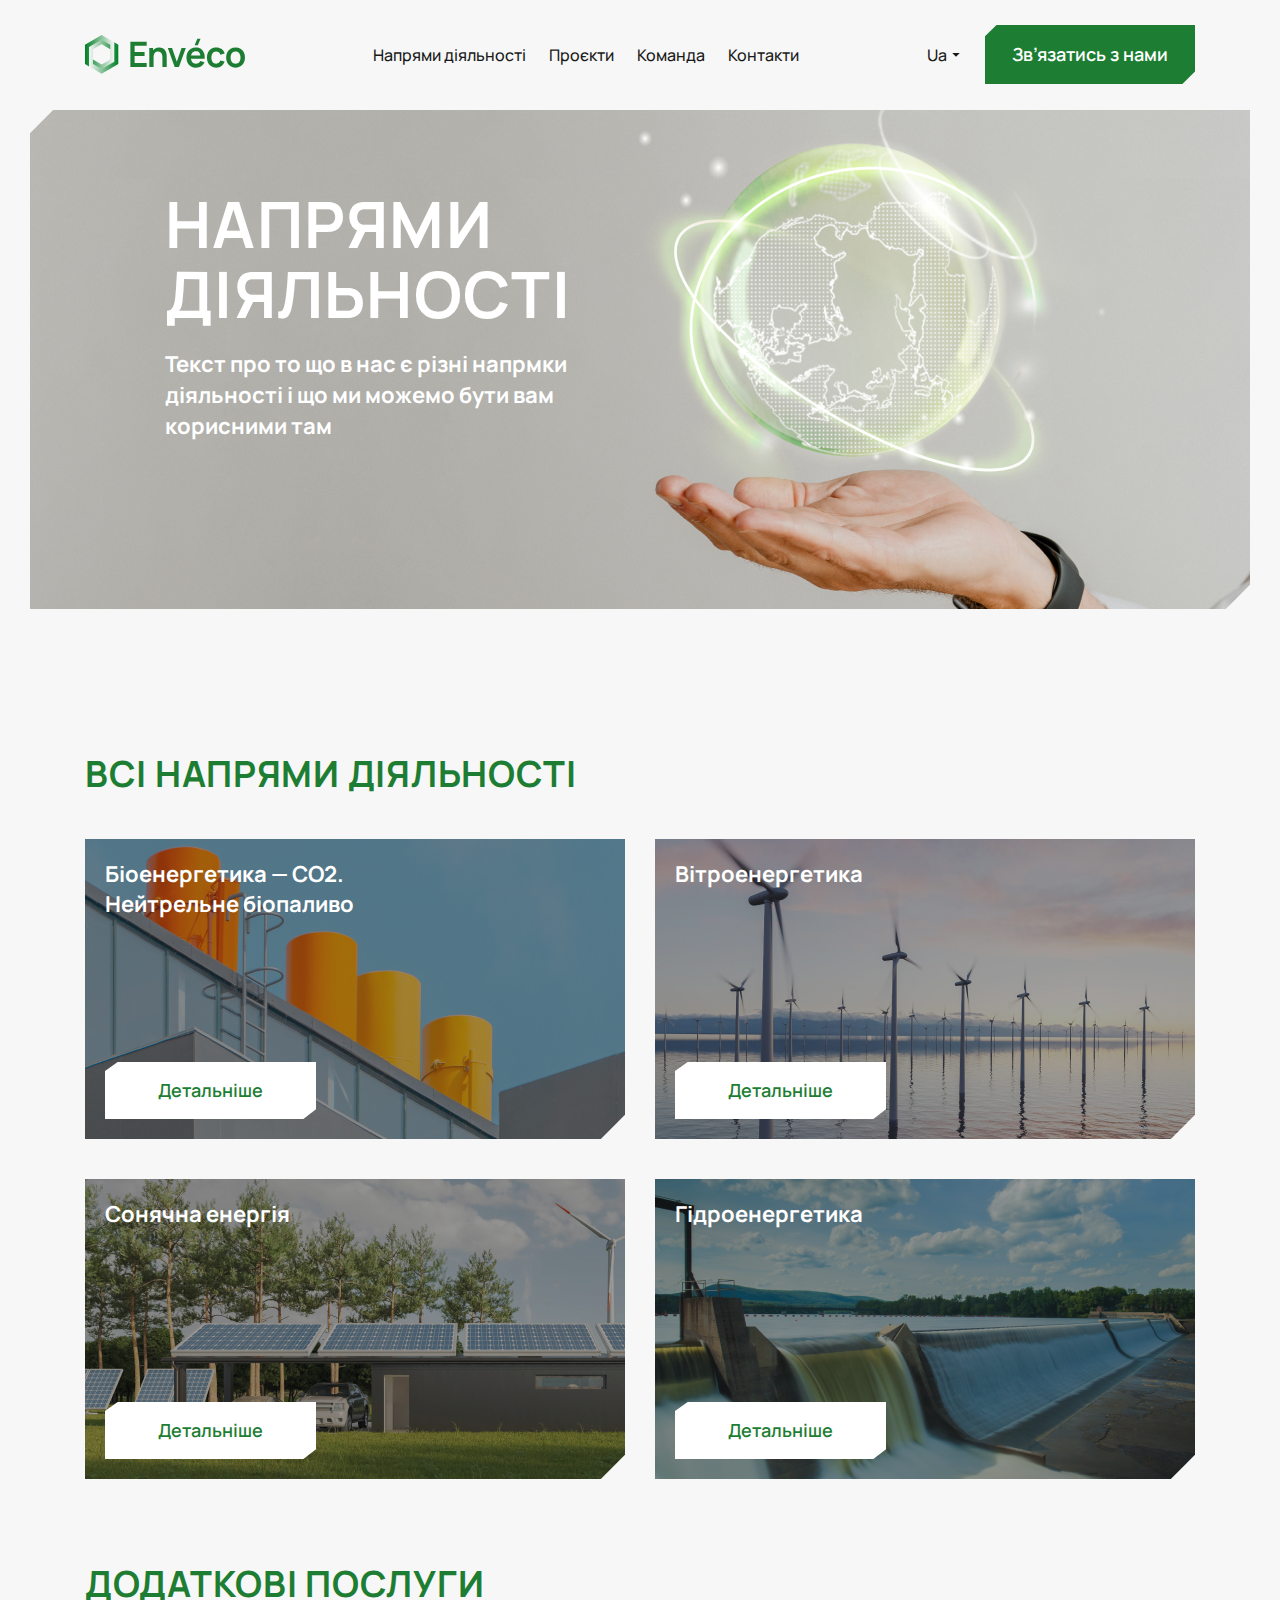
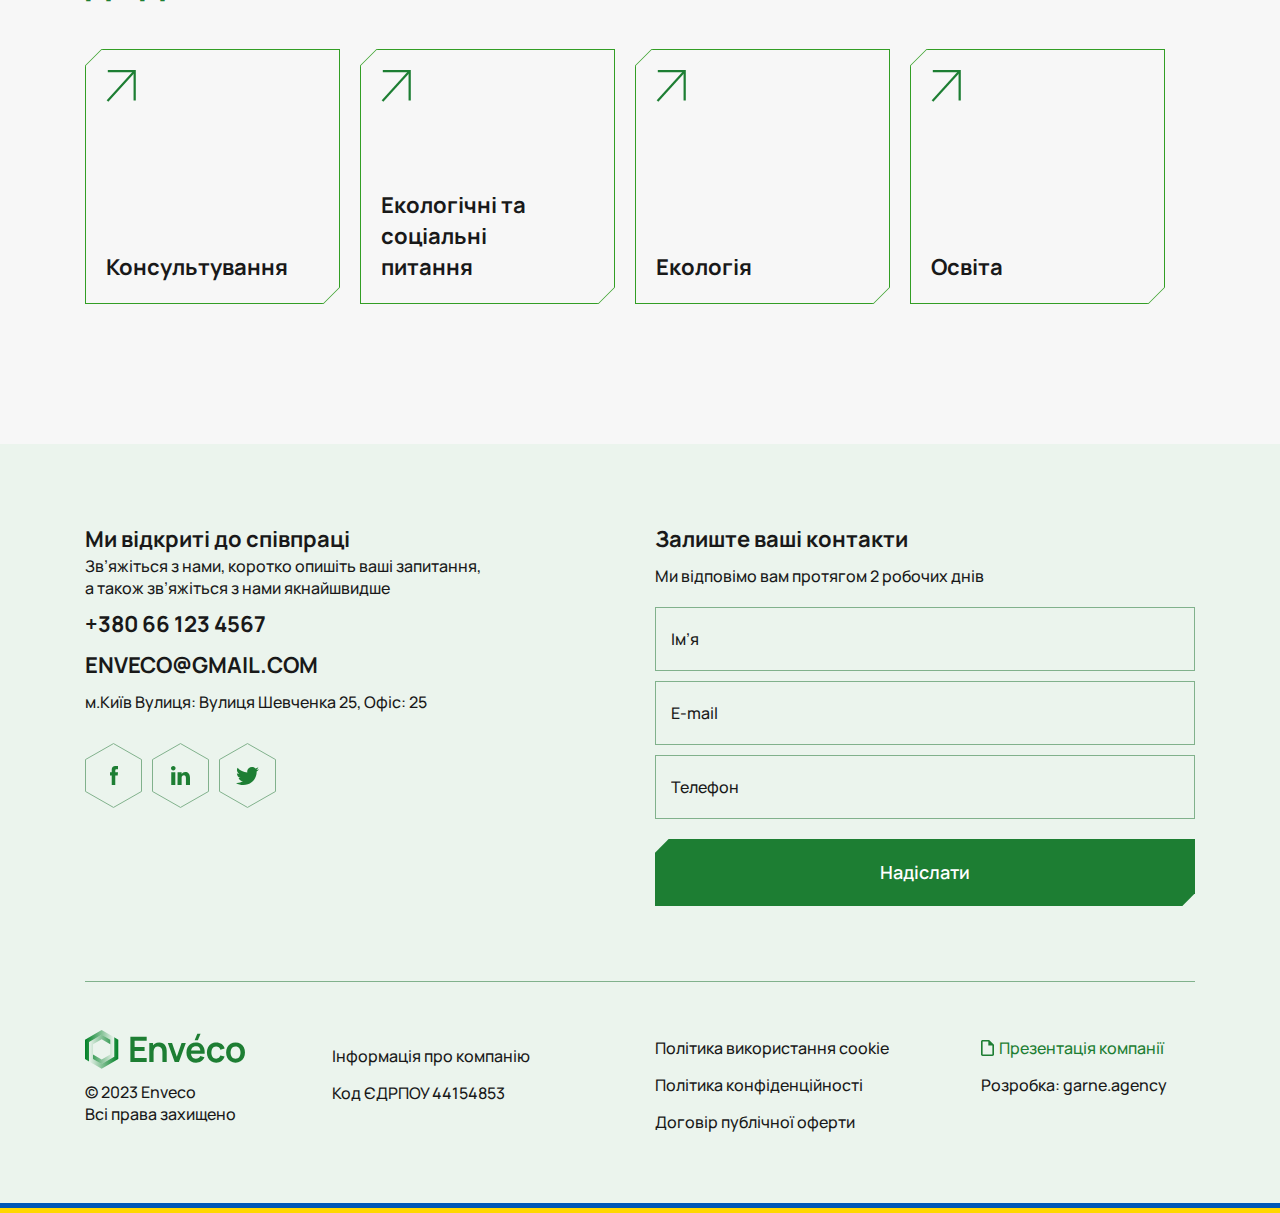
==== commit 27060291: "initial" ====
--- a/app/pageActivity.html
+++ b/app/pageActivity.html
@@ -4,12 +4,24 @@
 <head>
   <meta charset="UTF-8" />
   <meta name="viewport" content="width=device-width, initial-scale=1.0" />
-  <!-- <link rel="shortcut icon" href="favicon.ico" type="image/x-icon" /> -->
-  <link rel="icon" href="./img/favicon 512x512.svg" type="image/svg+xml" />
+  <link
+    rel="shortcut icon"
+    href="./img/favicon.png"
+    sizes="32x32"
+    type="image/png"
+  />
 
   <meta http-equiv="X-UA-Compatible" content="ie=edge" />
-  <meta name="theme-color" content="#111111" />
+  <meta name="theme-color" content="#f7f7f7" />
   <meta property="og:image" content="./img/open-graph.png" />
+
+  <meta property="og:image:width" content="1200" />
+  <meta property="og:image:height" content="630" />
+  <meta property="og:image:type" content="image/png" />
+
+  <meta name="twitter:card" content="summary_large_image" />
+  <meta name="twitter:image" content="./img/open-graph.png" />
+
   <meta
     property="og:title"
     content="Enveco - Відновлювана енергія для стабільного світу"
@@ -49,52 +61,11 @@
       <img src="./img/newGreen-logo.svg" alt="Enveco" />
     </a>
 
-    <nav class="header__nav-main">
+    <nav>
       <ul>
-        <div class="menu-wrap-activity">
-          <ul class="menu-activity">
-            <li class="menu-item-activity">
-              <a href="pageActivity.html"
-                >Напрями діяльності
-                <!-- <span>
-                  <img src="./img/mobile-drop.svg" alt="" />
-                </span> -->
-              </a>
-              <!-- <ul class="drop-menu-activity">
-                <li class="drop-menu-item-activity">
-                  <a href="#">Біоенергетика</a>
-                </li>
-                <li class="drop-menu-item-activity">
-                  <a href="#">Вітроенергетика</a>
-                </li>
-                <li class="drop-menu-item-activity">
-                  <a href="#">Сонячна енергія</a>
-                </li>
-                <li class="drop-menu-item-activity">
-                  <a href="#">Гідроенергетика</a>
-                </li>
-                <li class="drop-menu-item-activity">
-                  <a href="#">Консультування</a>
-                </li>
-                <li class="drop-menu-item-activity">
-                  <a href="#">Біоенергетика</a>
-                </li>
-                <li class="drop-menu-item-activity">
-                  <a href="#">Вітроенергетика</a>
-                </li>
-                <li class="drop-menu-item-activity">
-                  <a href="#">Сонячна енергія</a>
-                </li>
-                <li class="drop-menu-item-activity">
-                  <a href="#">Гідроенергетика</a>
-                </li>
-                <li class="drop-menu-item-activity">
-                  <a href="#">Консультування</a>
-                </li>
-              </ul> -->
-            </li>
-          </ul>
-        </div>
+        <li>
+          <a href="pageActivity.html">Напрями діяльності </a>
+        </li>
 
         <li>
           <a title="Проєкти" href="./pageProjects.html"> Проєкти </a>
@@ -118,7 +89,18 @@
               <a href="#"
                 >Ua
                 <span>
-                  <img src="./img/mobile-drop.svg" alt="" />
+                  <svg
+                    width="18"
+                    height="19"
+                    viewBox="0 0 18 19"
+                    fill="none"
+                    xmlns="http://www.w3.org/2000/svg"
+                  >
+                    <path
+                      d="M9 11.6875L5.25 7.9375H12.75L9 11.6875Z"
+                      fill="#191919"
+                    />
+                  </svg>
                 </span>
               </a>
               <ul class="drop-menu">
@@ -145,7 +127,19 @@
       <span class="burger-text__main"> Меню </span>
 
       <span class="burger-img__main">
-        <img src="./img/white-burger.svg" alt="Burger" />
+        <!-- <img src="./img/white-burger.svg" alt="Burger" /> -->
+        <svg
+          width="18"
+          height="12"
+          viewBox="0 0 18 12"
+          fill="none"
+          xmlns="http://www.w3.org/2000/svg"
+        >
+          <path
+            d="M0 12V10H18V12H0ZM0 7V5H18V7H0ZM0 2V0H18V2H0Z"
+            fill="white"
+          />
+        </svg>
       </span>
     </div>
   </div>
@@ -159,54 +153,30 @@
         </a>
 
         <div class="mobile-menu__content-header__close">
-          <img src="./img/close-icon.svg" alt="Close" />
+          <svg
+            width="12"
+            height="12"
+            viewBox="0 0 12 12"
+            fill="none"
+            xmlns="http://www.w3.org/2000/svg"
+          >
+            <path
+              fill-rule="evenodd"
+              clip-rule="evenodd"
+              d="M1.33332 0L6.0099 4.67658L10.6779 0.00859856L12.0007 1.33209L7.33315 5.99983L11.9998 10.6665L10.6667 12L5.99986 7.33318L1.33333 11.9999L0.00995973 10.6765L4.67658 6.0099L0 1.33332L1.33332 0Z"
+              fill="white"
+            />
+          </svg>
         </div>
       </div>
 
       <div class="mobile-menu__content-items">
-        <div class="mobile-menu__content-list">
-          <a href="./pageActivity.html" class="accordion">
-            Напрями діяльності
-
-            <!--  <span>
-              <img src="./img/mobile-drop.svg" alt="Drop" />
-            </span> -->
-          </a>
-          <!-- <div class="accordionDrop">
-            <ul>
-              <li>
-                <a href="#!">Біоенергетика</a>
-              </li>
-              <li>
-                <a href="#!">Вітроенергетика</a>
-              </li>
-              <li>
-                <a href="#!">Сонячна енергія</a>
-              </li>
-              <li>
-                <a href="#!">Гідроенергетика</a>
-              </li>
-              <li>
-                <a href="#!">Консультування</a>
-              </li>
-              <li>
-                <a href="#!">Екологія</a>
-              </li>
-              <li>
-                <a href="#!">Освіта</a>
-              </li>
-              <li>
-                <a href="#!">Соціальні питання</a>
-              </li>
-
-              <li>
-                <a href="pageActivity.html"> Всі напрями </a>
-              </li>
-            </ul>
-          </div> -->
-        </div>
-
         <ul>
+          <li>
+            <a href="./pageActivity.html" class="accordion">
+              Напрями діяльності
+            </a>
+          </li>
           <li>
             <a href="./pageProjects.html">Проєкти</a>
           </li>
@@ -224,7 +194,18 @@
           <div class="select-text">En</div>
 
           <span>
-            <img src="./img/mobile-drop.svg" alt="Drop" />
+            <svg
+              width="18"
+              height="19"
+              viewBox="0 0 18 19"
+              fill="none"
+              xmlns="http://www.w3.org/2000/svg"
+            >
+              <path
+                d="M9 11.6875L5.25 7.9375H12.75L9 11.6875Z"
+                fill="#191919"
+              />
+            </svg>
           </span>
         </a>
         <ul class="select-options">
@@ -408,7 +389,8 @@
     <!-- footer -->
     <footer class="footer" id="footer">
   <div class="footer-ua">
-    <img src="./img/ua.jpg" alt="UA" />
+    <div></div>
+    <div></div>
   </div>
 
   <div class="container">
@@ -606,8 +588,9 @@
             </div>
 
             <div class="button-hidden">
-              <button id="submit" type="submit">
-                <span>Надіслати</span>
+              <button id="submit">
+                Надіслати
+                <input type="submit" />
               </button>
             </div>
           </form>
@@ -662,14 +645,34 @@
             <li>
               <a class="presentation-link" href="#!">
                 <span>
-                  <img src="./img/presentation-icon.svg" alt="Presentation" />
+                  <svg
+                    width="13"
+                    height="16"
+                    viewBox="0 0 13 16"
+                    fill="none"
+                    xmlns="http://www.w3.org/2000/svg"
+                  >
+                    <g clip-path="url(#clip0_654_4986)">
+                      <path
+                        d="M1.625 16C1.17813 16 0.795573 15.8433 0.477344 15.53C0.159115 15.2167 0 14.84 0 14.4V1.6C0 1.16 0.159115 0.783333 0.477344 0.47C0.795573 0.156667 1.17813 0 1.625 0H8.125L13 4.8V14.4C13 14.84 12.8409 15.2167 12.5227 15.53C12.2044 15.8433 11.8219 16 11.375 16H1.625ZM7.3125 5.6V1.6H1.625V14.4H11.375V5.6H7.3125Z"
+                        fill="#1D7E33"
+                      />
+                    </g>
+                    <defs>
+                      <clipPath id="clip0_654_4986">
+                        <rect width="13" height="16" fill="white" />
+                      </clipPath>
+                    </defs>
+                  </svg>
                 </span>
                 Презентація компанії
               </a>
             </li>
 
             <li>
-              <a href="#!">Розробка: garne.agency</a>
+              <a target="_blank" href="https://garne.agency/"
+                >Розробка: garne.agency</a
+              >
             </li>
           </ul>
         </div>
--- a/app/css/main.css
+++ b/app/css/main.css
@@ -106,7 +106,7 @@
   padding: 0 30px;
 }
 
-input {
+input:not([type=submit]) {
   width: 100%;
   font-family: "Manrope";
   font-size: 16px;
@@ -120,7 +120,7 @@
   border: 1px solid #81b18c;
 }
 @media screen and (max-width: 520px) {
-  input {
+  input:not([type=submit]) {
     padding: 20px 100px 20px 15px;
   }
 }
@@ -190,6 +190,19 @@
   font-weight: 600;
   line-height: 25px;
   text-align: center;
+}
+
+input[type=submit] {
+  -webkit-transition: 0.2s linear;
+  transition: 0.2s linear;
+  border: none;
+  outline: none;
+  color: #fff;
+  font-size: 18px;
+  font-weight: 600;
+  line-height: 25px;
+  text-align: center;
+  background: transparent;
 }
 
 #header-main {
@@ -227,14 +240,8 @@
 }
 @media screen and (max-width: 1020px) {
   .header-main {
-    padding-top: 18px;
-    padding-bottom: 18px;
-  }
-}
-@media screen and (max-width: 768px) {
-  .header-main {
-    padding-top: 5px;
-    padding-bottom: 5px;
+    padding-top: 20px;
+    padding-bottom: 20px;
   }
 }
 
@@ -248,34 +255,6 @@
   -webkit-box-pack: justify;
   -ms-flex-pack: justify;
   justify-content: space-between;
-}
-
-.header__nav ul {
-  display: -webkit-box;
-  display: -ms-flexbox;
-  display: flex;
-  -webkit-box-align: center;
-  -ms-flex-align: center;
-  align-items: center;
-  -webkit-box-pack: justify;
-  -ms-flex-pack: justify;
-  justify-content: space-between;
-  gap: 23px;
-}
-.header__nav ul li a {
-  display: block;
-  width: -webkit-max-content;
-  width: -moz-max-content;
-  width: max-content;
-  font-size: 16px;
-  font-weight: 500;
-  line-height: 22px;
-  color: #fff;
-  -webkit-transition: 0.1s linear;
-  transition: 0.1s linear;
-}
-.header__nav ul li a:hover {
-  color: #1d7e33 !important;
 }
 
 .header__btn {
@@ -302,13 +281,6 @@
   color: #fff;
 }
 .header__btn-link a {
-  /* clip-path: polygon(6% 0, 100% 0, 100% 85%, 94% 100%, 0 100%, 0 16%);
-
-  display: inline-flex;
-  align-items: center;
-  justify-content: center;
-
-  background: #fff; */
   -webkit-clip-path: polygon(5.5% 0, 100% 0, 100% 79%, 94% 100%, 0 100%, 0 19%);
   clip-path: polygon(5.5% 0, 100% 0, 100% 79%, 94% 100%, 0 100%, 0 19%);
   border: 1px solid transparent;
@@ -872,11 +844,14 @@
 }
 .mobile-menu__content-btn a:hover {
   background-color: transparent;
-  color: #fff;
-  border: 1px solid #fff;
+  color: #1d7e33;
+  border: 1px solid #1d7e33;
 }
 .mobile-menu__content-btn a:hover::after, .mobile-menu__content-btn a:hover::before {
-  border: 1px solid #fff;
+  border: 1px solid #1d7e33;
+}
+.mobile-menu__content-btn a:hover span {
+  color: #1d7e33;
 }
 .mobile-menu__content-btn a::after {
   content: "";
@@ -915,6 +890,60 @@
   color: #fff;
 }
 
+#logo-alt,
+#hidden-arrow,
+#hidden-burger {
+  display: none;
+}
+
+#lang-main span {
+  display: -webkit-box;
+  display: -ms-flexbox;
+  display: flex;
+}
+
+@media screen and (max-width: 976px) {
+  .header-container nav {
+    display: none;
+  }
+}
+.header-container nav ul {
+  display: -webkit-box;
+  display: -ms-flexbox;
+  display: flex;
+  -webkit-box-align: center;
+  -ms-flex-align: center;
+  align-items: center;
+  -webkit-box-pack: justify;
+  -ms-flex-pack: justify;
+  justify-content: space-between;
+  gap: 23px;
+}
+.header-container nav ul li a {
+  display: block;
+  width: -webkit-max-content;
+  width: -moz-max-content;
+  width: max-content;
+  font-size: 16px;
+  font-weight: 500;
+  line-height: 22px;
+  color: #fff;
+  -webkit-transition: 0.1s linear;
+  transition: 0.1s linear;
+}
+.header-container nav ul li a:hover {
+  color: #1d7e33 !important;
+}
+
+.another-header .header-container nav ul li a {
+  color: #191919 !important;
+  -webkit-transition: 0.1s linear;
+  transition: 0.1s linear;
+}
+.another-header .header-container nav ul li a:hover {
+  color: #1d7e33 !important;
+}
+
 .footer {
   background: #ebf4ed;
   position: relative;
@@ -936,9 +965,22 @@
   width: 100%;
   left: 0;
   bottom: 0;
-}
-.footer-ua img {
-  width: 100%;
+  height: 10px;
+  display: -webkit-box;
+  display: -ms-flexbox;
+  display: flex;
+  -webkit-box-orient: vertical;
+  -webkit-box-direction: normal;
+  -ms-flex-direction: column;
+  flex-direction: column;
+}
+.footer-ua > div:first-child {
+  background: #0057b8;
+  height: 5px;
+}
+.footer-ua > div:last-child {
+  height: 5px;
+  background: #ffd700;
 }
 
 .footer__head {
@@ -1135,46 +1177,18 @@
   margin-top: 10px;
 }
 .footer__head-form__item form button {
+  cursor: pointer;
   -webkit-transition: 0.2s linear;
   transition: 0.2s linear;
   position: relative;
   border: 1px solid transparent;
   -webkit-clip-path: none;
   clip-path: none;
-  /*  &::after {
-           content: "";
-           position: absolute;
-           transform: rotate(45deg);
-           width: 1px;
-           height: 100%;
-           background: #fff;
-           top: -21%;
-           left: -1%;
-           opacity: 0;
-           transition: 0.2s linear;
-
-           @media screen and (max-width: 1030px) {
-             top: -10px;
-           }
-         }
-
-         &::before {
-           content: "";
-           position: absolute;
-           transform: rotate(45deg);
-           width: 1px;
-           height: 100%;
-           background: #fff;
-           bottom: -21%;
-           right: -1%;
-           opacity: 0;
-           transition: 0.2s linear;
-
-           @media screen and (max-width: 1030px) {
-             bottom: -10px;
-           }
-         }
-  */
+  color: #fff;
+  font-size: 18px;
+  font-weight: 600;
+  line-height: 25px;
+  text-align: center;
 }
 .footer__head-form__item form button::after {
   content: "";
@@ -1188,6 +1202,8 @@
   -ms-transform: rotate(45deg);
   transform: rotate(45deg);
   border: 1px solid transparent;
+  -webkit-transition: 0.2s linear;
+  transition: 0.2s linear;
 }
 .footer__head-form__item form button::before {
   content: "";
@@ -1201,15 +1217,29 @@
   -ms-transform: rotate(45deg);
   transform: rotate(45deg);
   border: 1px solid transparent;
+  -webkit-transition: 0.2s linear;
+  transition: 0.2s linear;
+}
+.footer__head-form__item form button input[type=submit] {
+  position: absolute;
+  left: 0;
+  top: 0;
+  width: 100%;
+  height: 100%;
+  opacity: 0;
+  visibility: hidden;
 }
 .footer__head-form__item form button:hover {
-  color: #fff;
+  /* input[type="submit"] {
+    color: #1d7e33 !important;
+  } */
+  color: #1d7e33;
   background: transparent;
-  border: 1px solid #fff;
+  border: 1px solid #1d7e33;
 }
 
 .footer__head-form__item form button:hover::after, .footer__head-form__item form button:hover::before {
-  border: 1px solid #fff;
+  border: 1px solid #1d7e33;
 }
 
 .footer__foot {
@@ -1378,6 +1408,9 @@
   color: #191919;
 }
 .footer__foot-police ul li a span {
+  display: -webkit-box;
+  display: -ms-flexbox;
+  display: flex;
   width: 13px;
   height: 16px;
   margin-right: 5px;
@@ -1459,12 +1492,6 @@
   .header-wrap {
     padding-bottom: 20px;
     padding-top: 20px;
-  }
-}
-@media screen and (max-width: 768px) {
-  .header-wrap {
-    padding-bottom: 5px;
-    padding-top: 5px;
   }
 }
 
@@ -1662,6 +1689,45 @@
   width: 100%;
 }
 
+@media screen and (max-width: 976px) {
+  .header-wrap nav {
+    display: none;
+  }
+}
+.header-wrap nav ul {
+  display: -webkit-box;
+  display: -ms-flexbox;
+  display: flex;
+  -webkit-box-align: center;
+  -ms-flex-align: center;
+  align-items: center;
+  -webkit-box-pack: justify;
+  -ms-flex-pack: justify;
+  justify-content: space-between;
+  gap: 23px;
+}
+.header-wrap nav ul li a {
+  display: block;
+  width: -webkit-max-content;
+  width: -moz-max-content;
+  width: max-content;
+  font-size: 16px;
+  font-weight: 500;
+  line-height: 22px;
+  color: #191919;
+  -webkit-transition: 0.1s linear;
+  transition: 0.1s linear;
+}
+.header-wrap nav ul li a:hover {
+  color: #1d7e33 !important;
+}
+
+.menu-item a span {
+  display: -webkit-box;
+  display: -ms-flexbox;
+  display: flex;
+}
+
 .intro {
   position: relative;
   overflow: hidden;
@@ -1758,7 +1824,7 @@
 }
 @media screen and (max-width: 768px) {
   .intro__content {
-    padding-top: 92px;
+    padding-top: 122px;
   }
 }
 .intro__content-title {
@@ -1771,6 +1837,7 @@
   flex-direction: column;
   gap: 20px;
   margin-bottom: 40px;
+  max-width: 840px;
 }
 .intro__content-title h1 {
   width: 100%;
@@ -1860,8 +1927,8 @@
     -ms-flex: 1;
     flex: 1;
     max-width: 100%;
-    -webkit-clip-path: polygon(0 0, 100% 0, 100% 92.4%, 95.4% 100%, 0 100%, 0 0);
-    clip-path: polygon(0 0, 100% 0, 100% 92.4%, 95.4% 100%, 0 100%, 0 0);
+    -webkit-clip-path: polygon(0 0, 100% 0, 100% 89.4%, 93.4% 100%, 0 100%, 0 0);
+    clip-path: polygon(0 0, 100% 0, 100% 89.4%, 93.4% 100%, 0 100%, 0 0);
   }
 }
 .intro__content-cards__item-title {
@@ -1906,6 +1973,8 @@
 @media screen and (max-width: 375px) {
   .intro__content-cards__item-photo img {
     max-width: 100%;
+    -webkit-clip-path: polygon(0 0, 100% 0, 100% 79.4%, 93.4% 100%, 0 100%, 0 0);
+    clip-path: polygon(0 0, 100% 0, 100% 79.4%, 93.4% 100%, 0 100%, 0 0);
   }
 }
 @media screen and (max-width: 375px) {
@@ -2189,7 +2258,7 @@
   height: 100%;
   width: calc(295px + (100vw - 1128px) / 2);
   background: #f7f7f7;
-  z-index: 5;
+  z-index: 50;
 }
 @media screen and (max-width: 1130px) {
   .develop::before {
@@ -2234,7 +2303,7 @@
 .develop__title {
   min-width: 255px;
   position: relative;
-  z-index: 10;
+  z-index: 50;
 }
 @media screen and (max-width: 768px) {
   .develop__title {
@@ -2478,6 +2547,7 @@
   -webkit-box-pack: center;
   -ms-flex-pack: center;
   justify-content: center;
+  z-index: 50;
 }
 @media screen and (max-width: 768px) {
   .card-slider__pagination {
@@ -2925,7 +2995,7 @@
 @media screen and (max-width: 768px) {
   .activity__intro {
     margin-bottom: 60px;
-    padding-top: 63px;
+    padding-top: 103px;
   }
 }
 .activity__intro-wrapper {
@@ -3304,6 +3374,13 @@
   -webkit-transition: 0.2s linear;
   transition: 0.2s linear;
 }
+@media screen and (max-width: 844px) {
+  .activity__plus-cards__item {
+    -webkit-box-flex: 1;
+    -ms-flex: 1;
+    flex: 1;
+  }
+}
 @media screen and (max-width: 768px) {
   .activity__plus-cards__item {
     width: 100%;
@@ -3437,7 +3514,7 @@
 @media screen and (max-width: 768px) {
   .projects__intro {
     margin-bottom: 60px;
-    padding-top: 63px;
+    padding-top: 103px;
   }
 }
 .projects__intro-wrapper {
@@ -3734,7 +3811,7 @@
 @media screen and (max-width: 768px) {
   .team__intro {
     margin-bottom: 60px;
-    padding-top: 63px;
+    padding-top: 103px;
   }
 }
 .team__intro-wrapper {
@@ -4145,6 +4222,8 @@
   -ms-transform: rotate(45deg);
   transform: rotate(45deg);
   border: 1px solid transparent;
+  -webkit-transition: border 0.2s linear;
+  transition: border 0.2s linear;
 }
 .team__cards-banner__content-descr__right a::before {
   content: "";
@@ -4158,6 +4237,8 @@
   -ms-transform: rotate(45deg);
   transform: rotate(45deg);
   border: 1px solid transparent;
+  -webkit-transition: border 0.2s linear;
+  transition: border 0.2s linear;
 }
 .team__cards-banner__content-descr__right a span {
   font-size: 18px;
@@ -4166,6 +4247,8 @@
   letter-spacing: 0em;
   text-align: center;
   color: #fff;
+  -webkit-transition: 0.2 linear;
+  transition: 0.2 linear;
 }
 
 .team__cards-banner__content-descr__right a {
@@ -4176,10 +4259,13 @@
 
 .team__cards-banner__content-descr__right a:hover {
   background: transparent;
-  border: 1px solid #fff;
+  border: 1px solid #1d7e33;
 }
 .team__cards-banner__content-descr__right a:hover::after, .team__cards-banner__content-descr__right a:hover::before {
-  border: 1px solid #fff;
+  border: 1px solid #1d7e33;
+}
+.team__cards-banner__content-descr__right a:hover span {
+  color: #1d7e33;
 }
 
 .team__card {
@@ -4194,7 +4280,7 @@
 }
 @media screen and (max-width: 768px) {
   .team__card {
-    padding-top: 60px;
+    padding-top: 90px;
     margin-bottom: 80px;
   }
 }
@@ -4381,7 +4467,7 @@
 @media screen and (max-width: 768px) {
   .project__intro {
     margin-bottom: 60px;
-    padding-top: 63px;
+    padding-top: 103px;
   }
 }
 .project__intro-wrapper {
@@ -4635,7 +4721,7 @@
 @media screen and (max-width: 768px) {
   .activity-article__intro {
     margin-bottom: 60px;
-    padding-top: 63px;
+    padding-top: 103px;
   }
 }
 .activity-article__intro-wrapper {
@@ -4864,7 +4950,7 @@
 @media screen and (max-width: 768px) {
   .service__intro {
     margin-bottom: 60px;
-    padding-top: 63px;
+    padding-top: 103px;
   }
 }
 .service__intro-wrapper {
